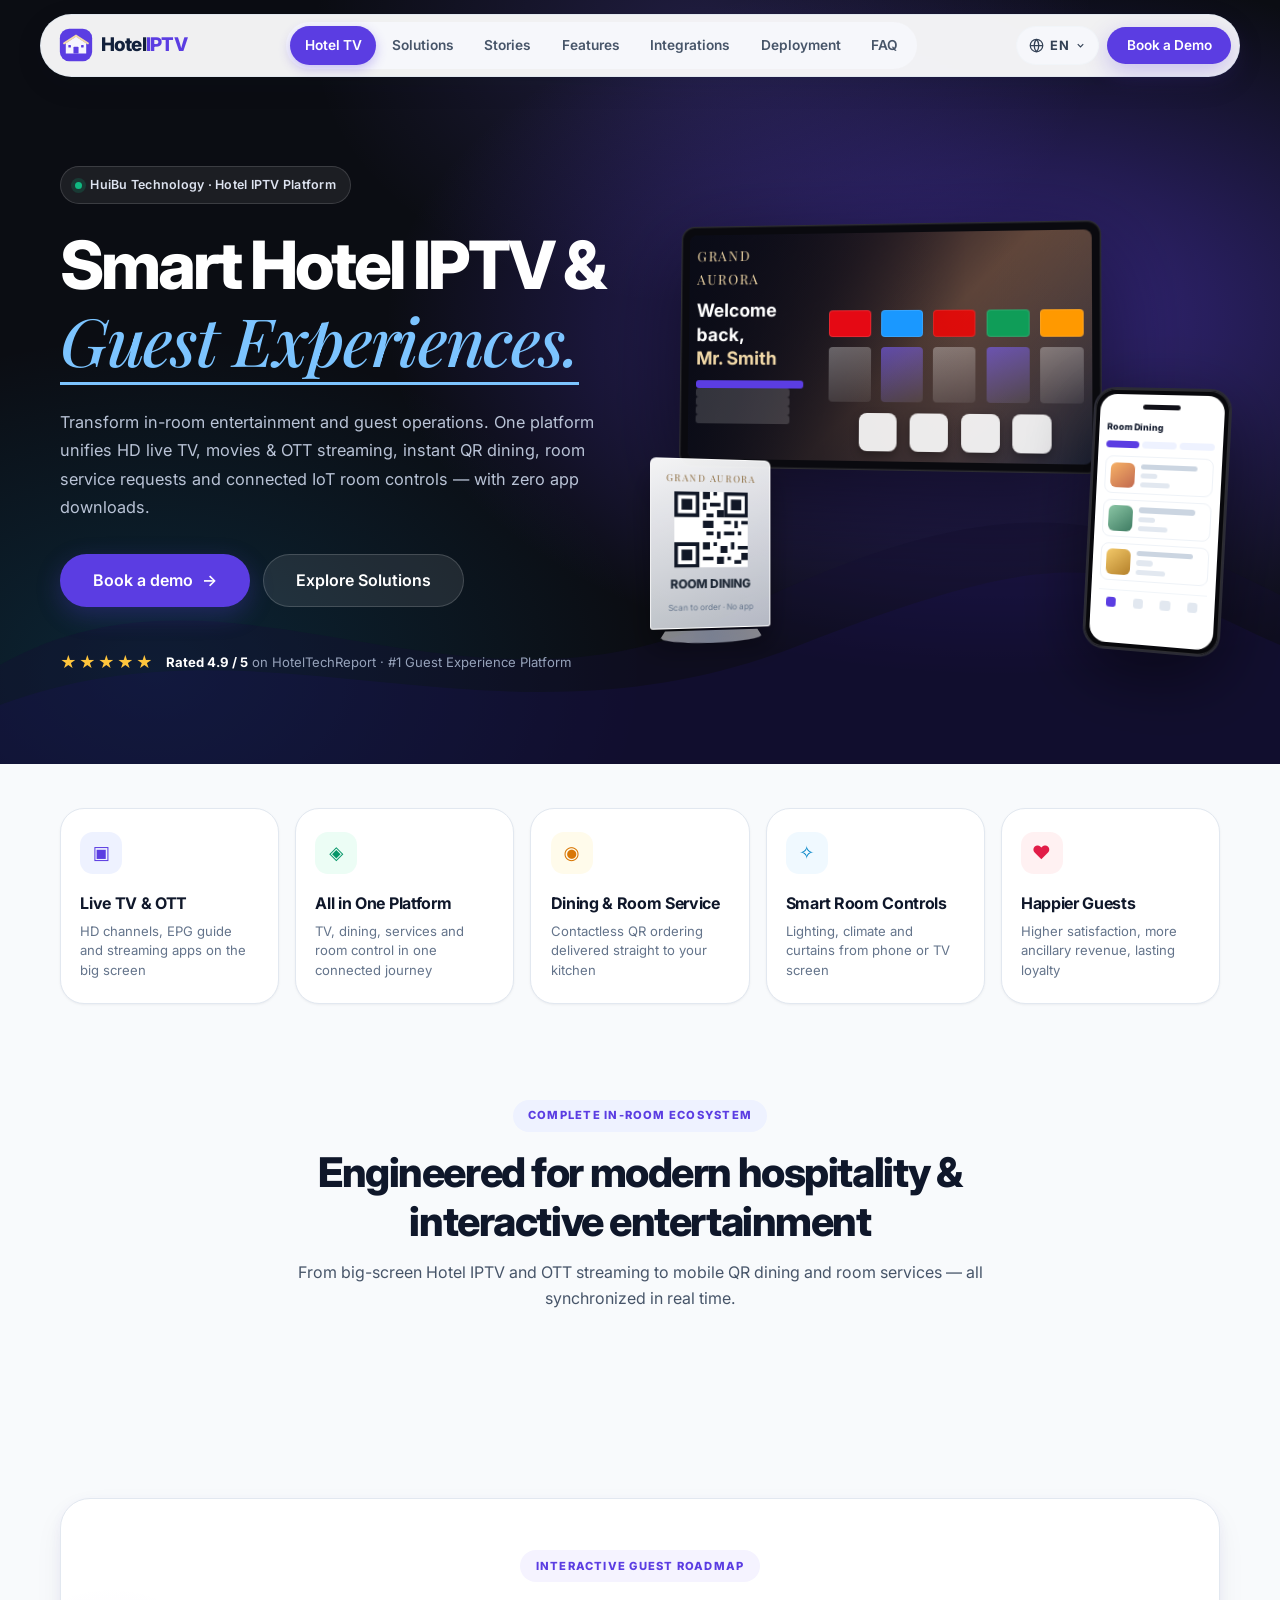
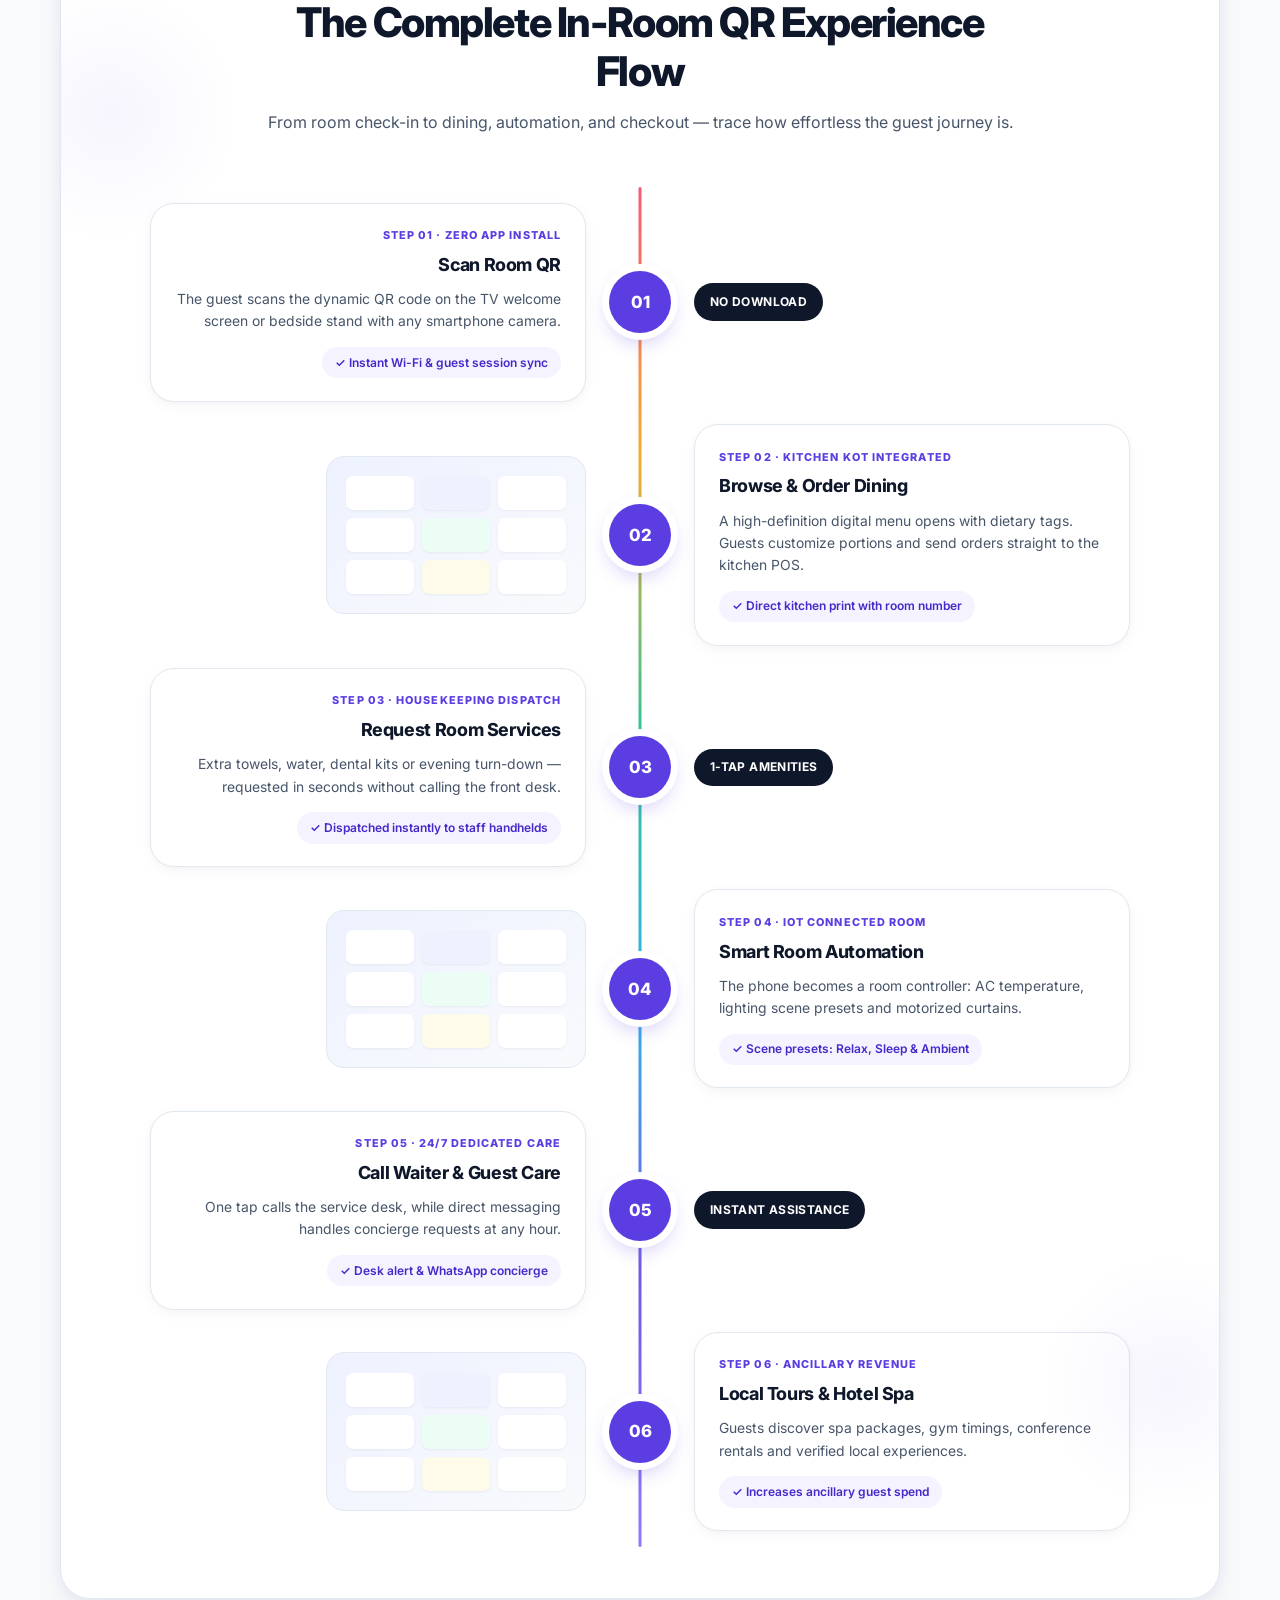
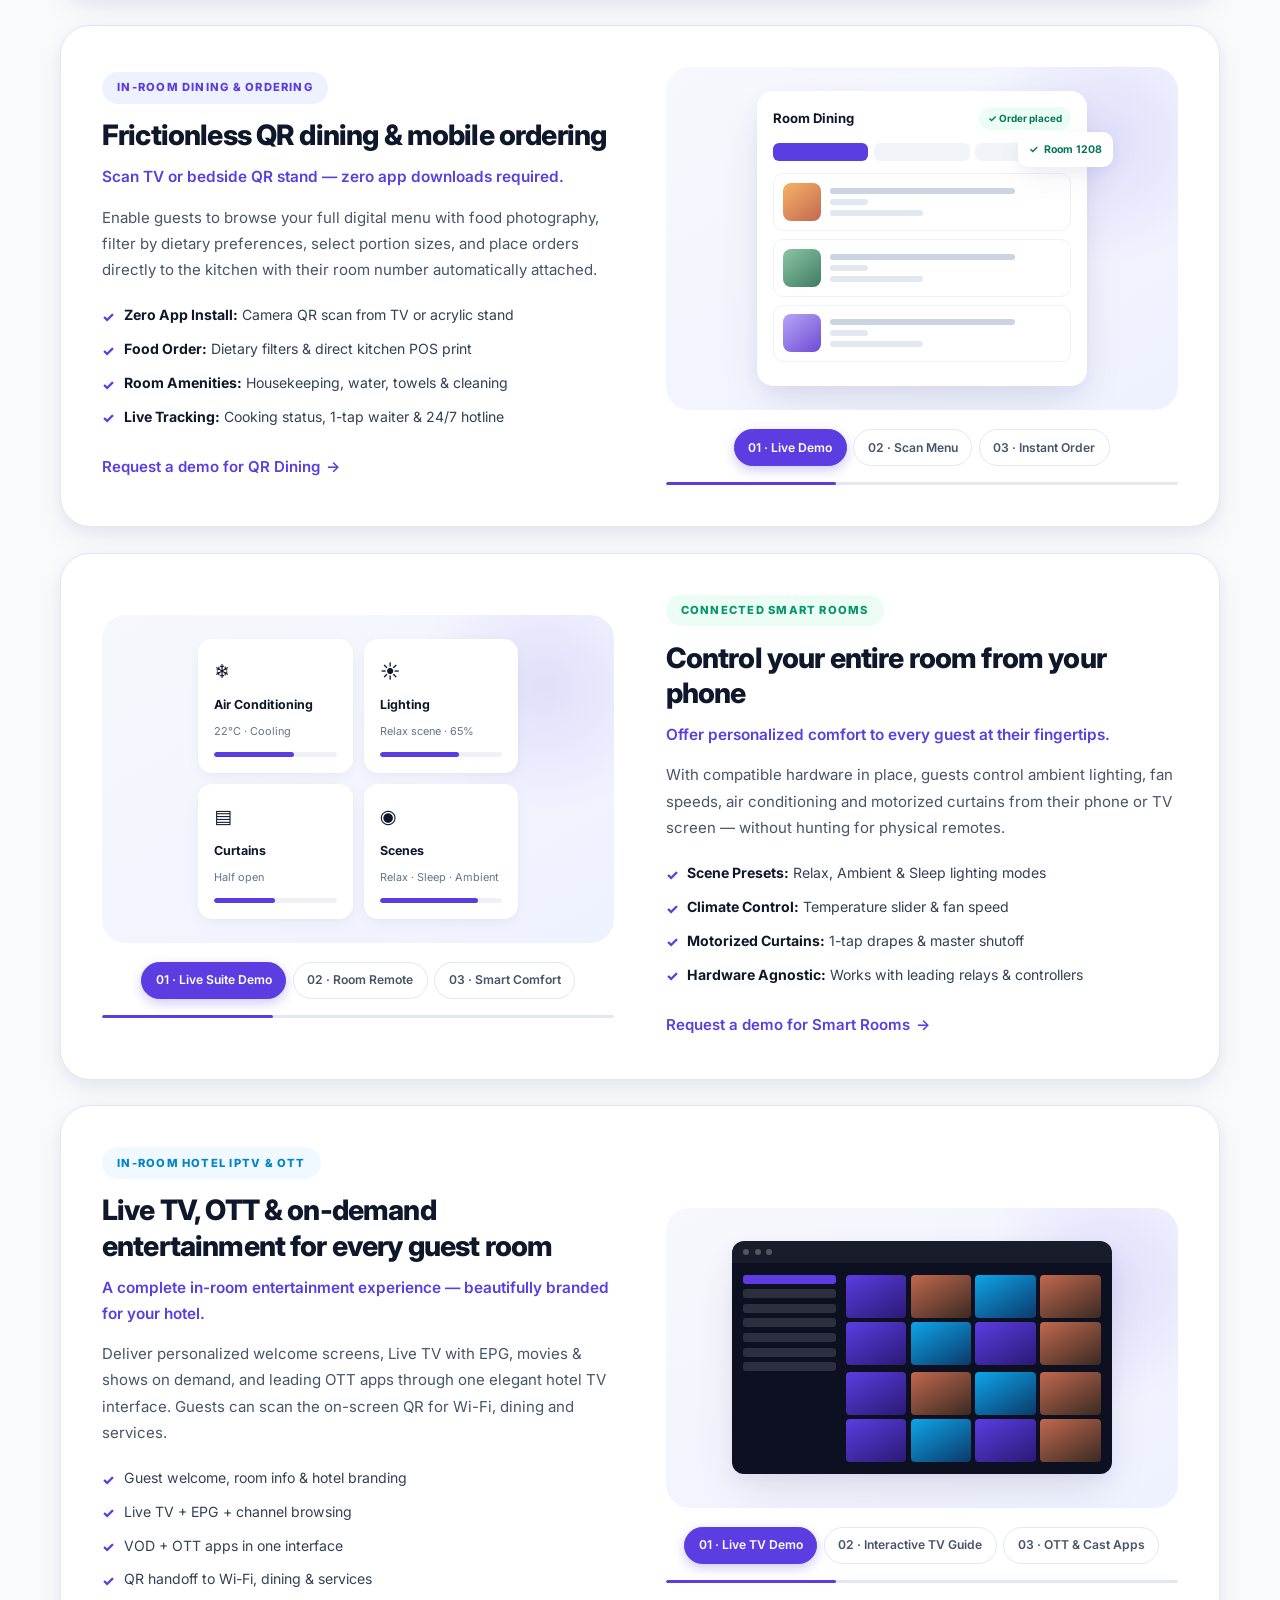
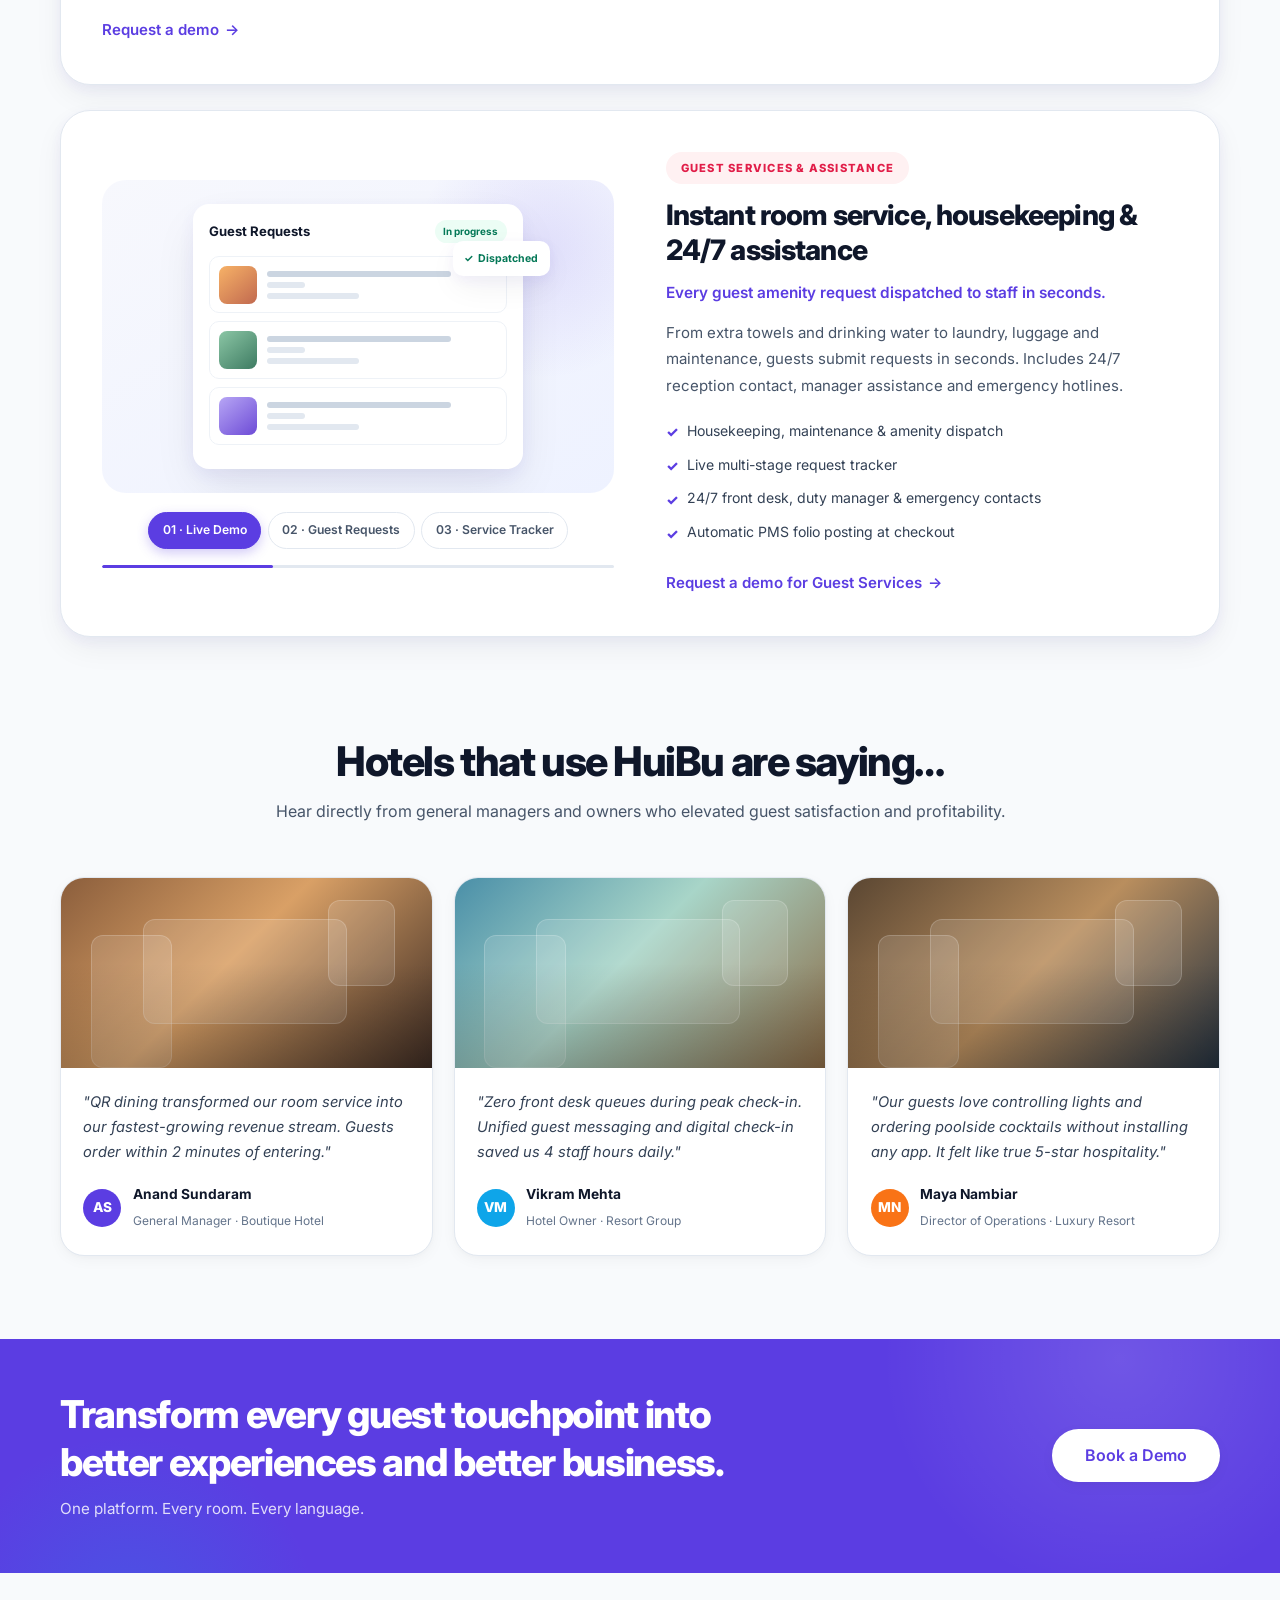
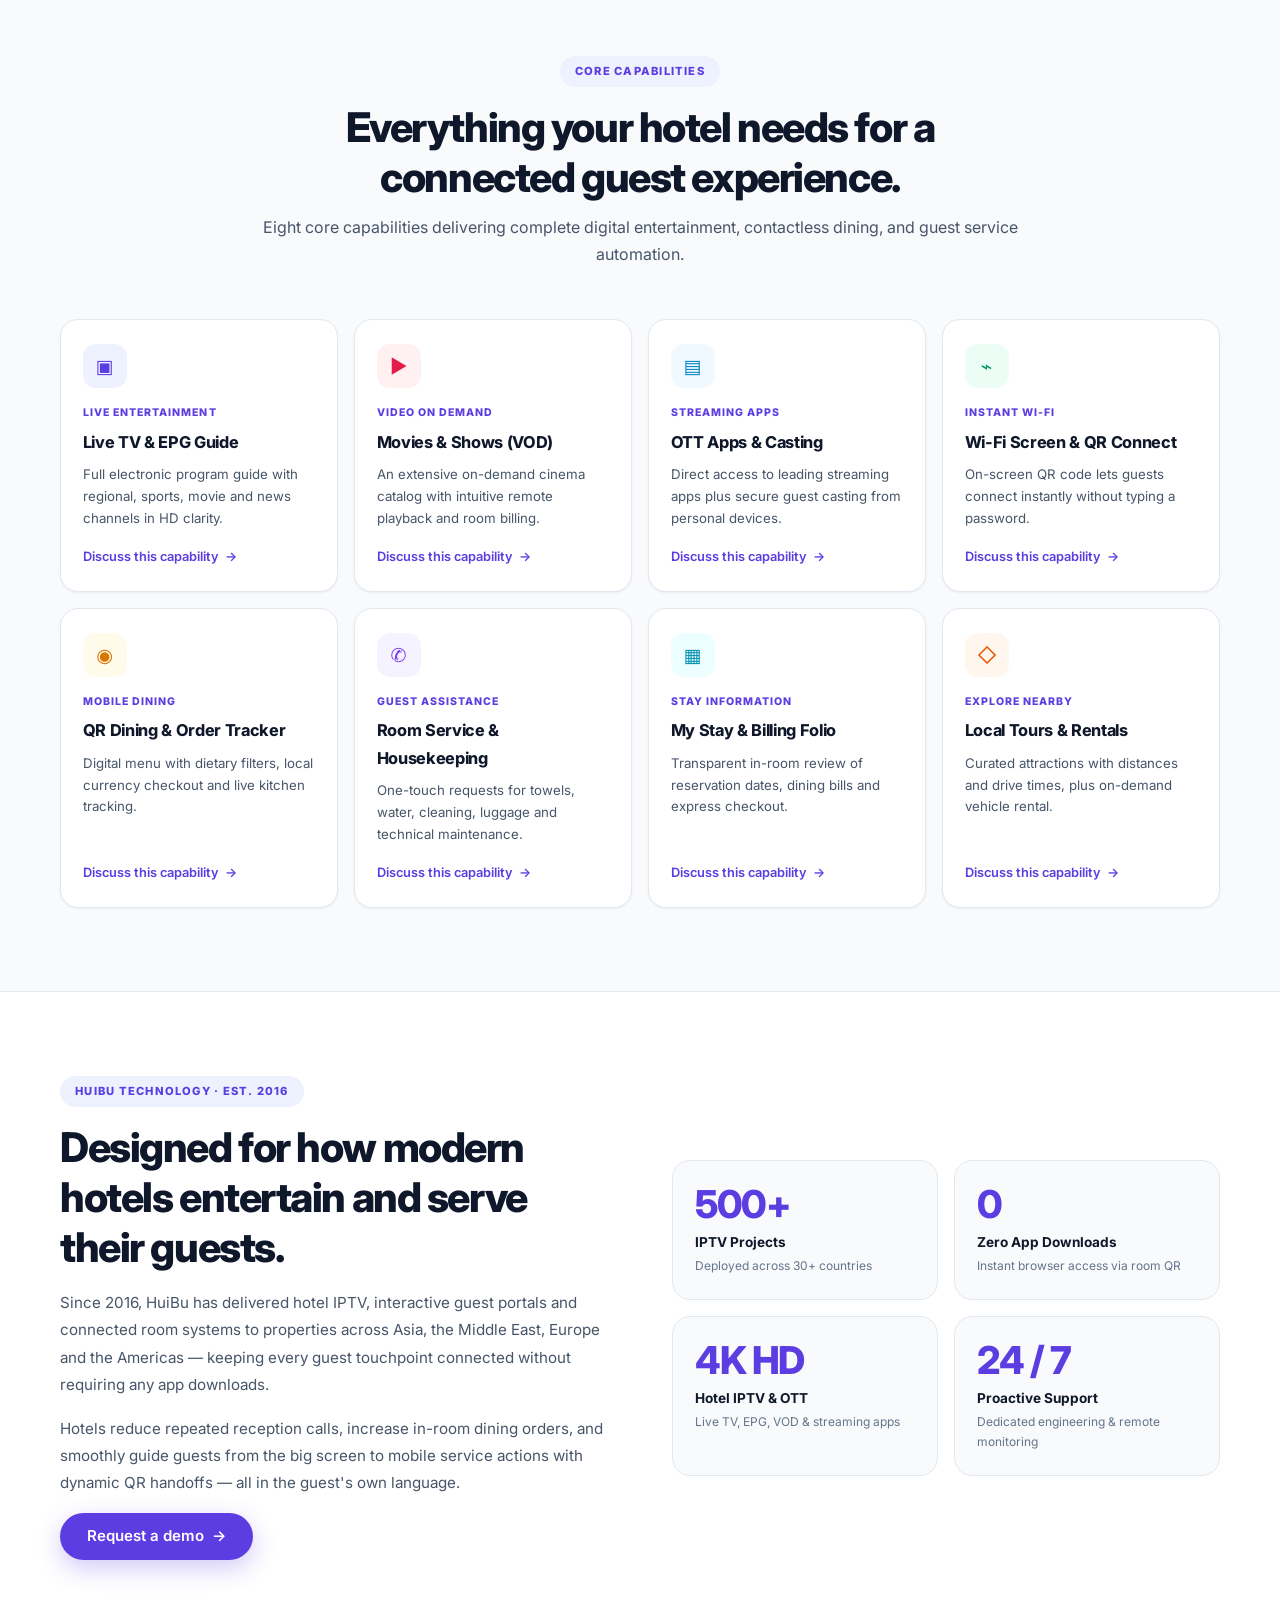
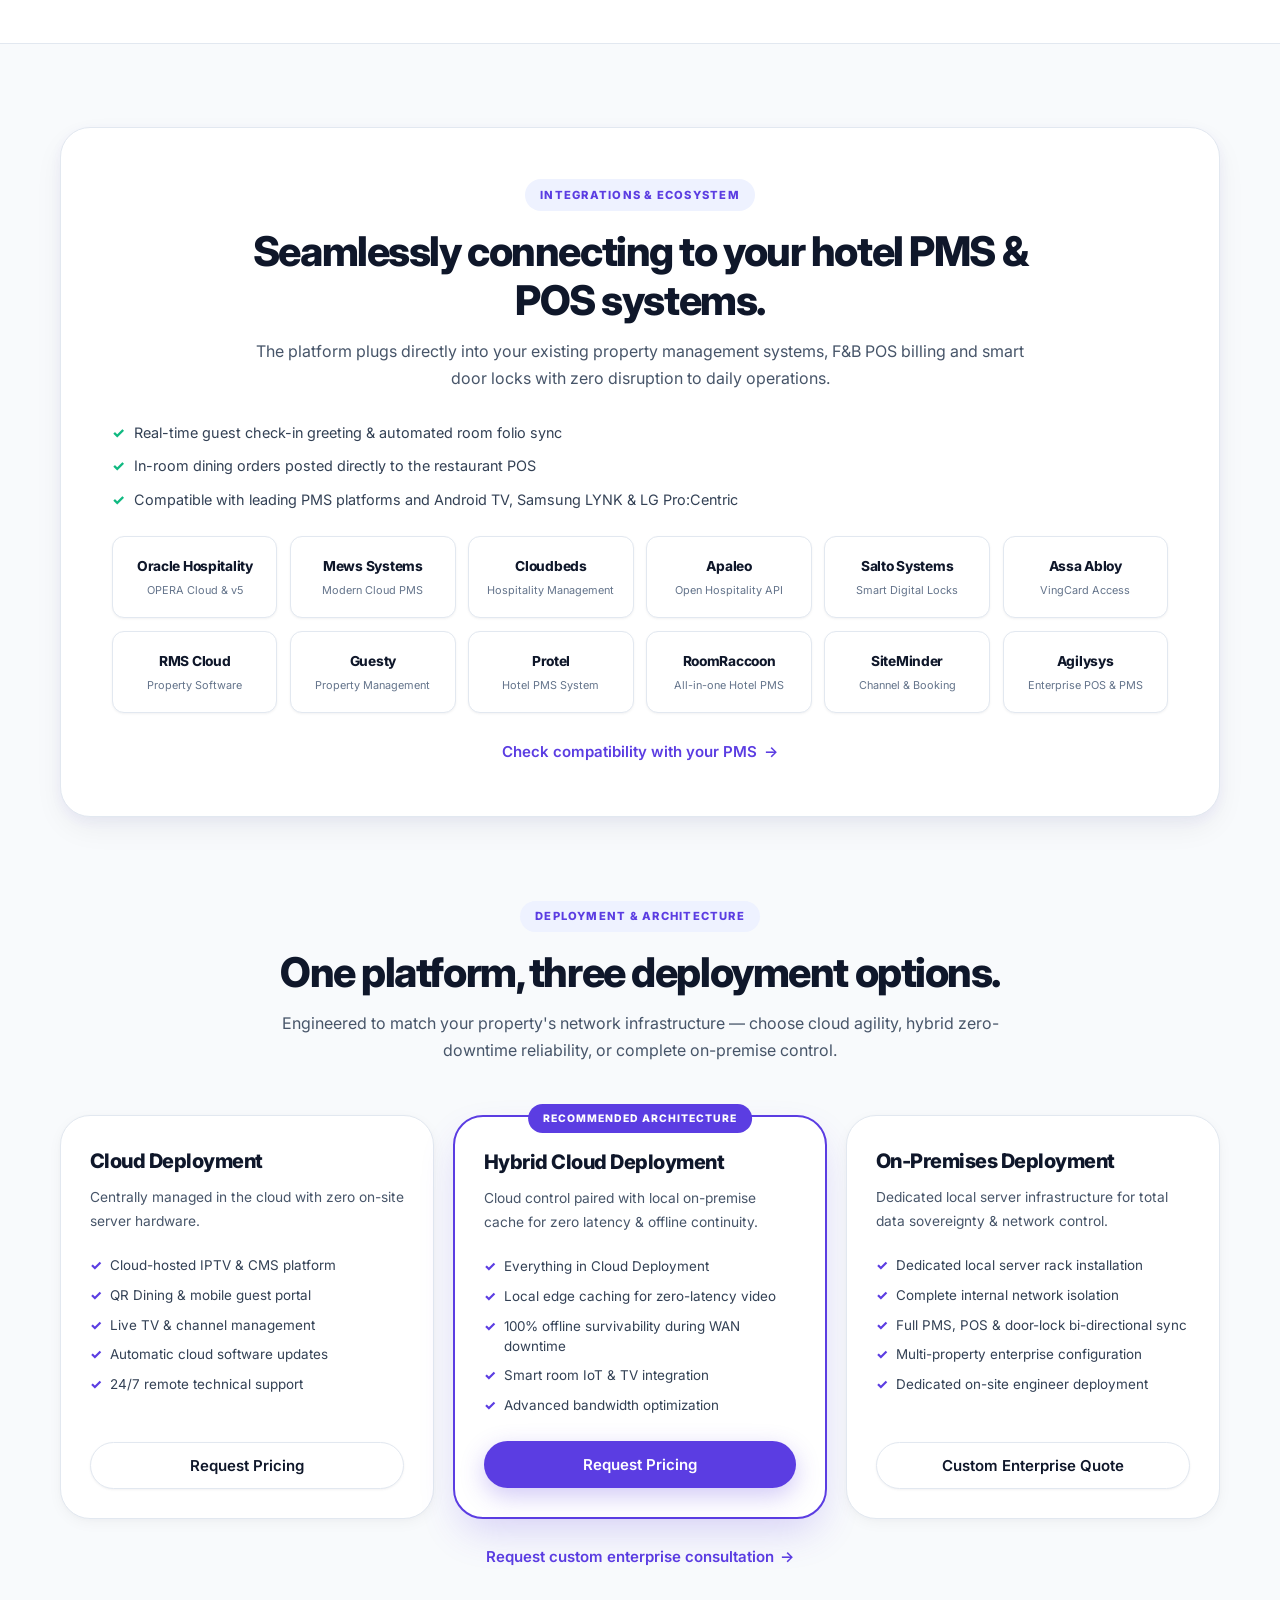
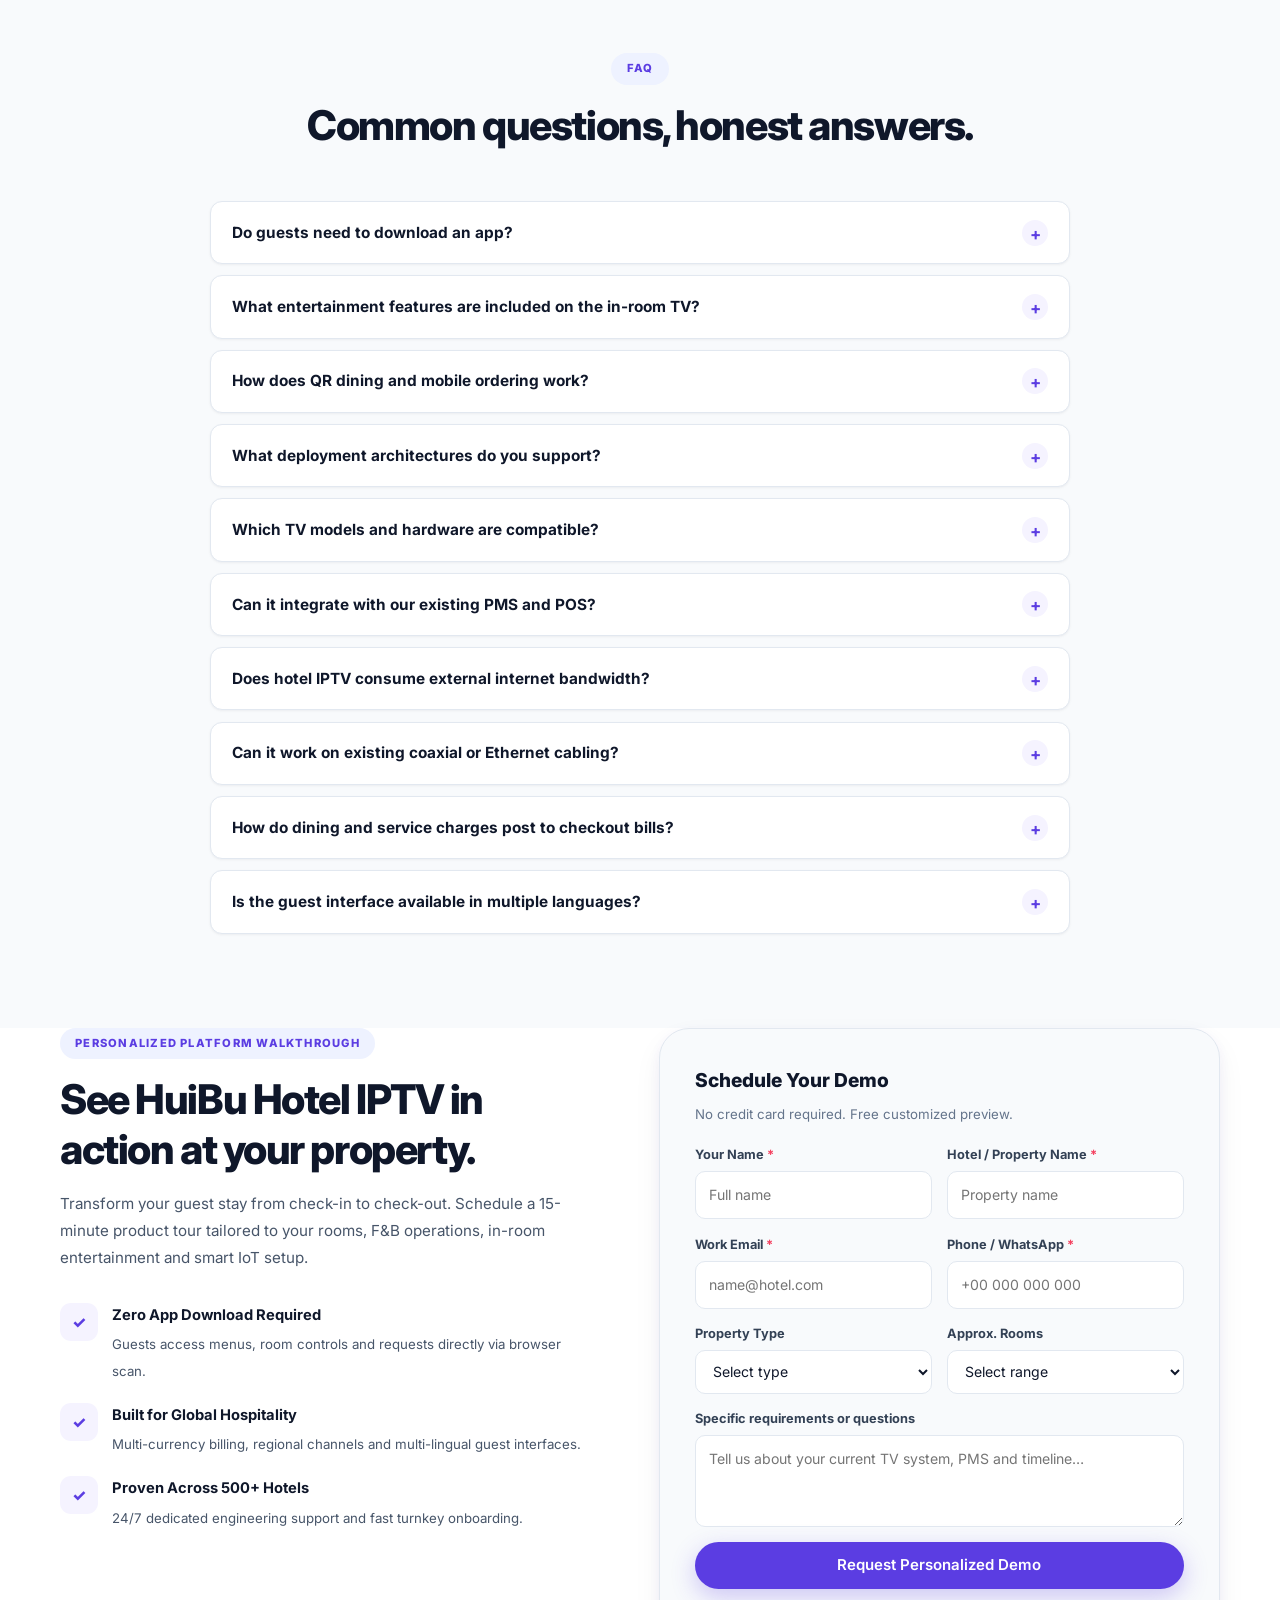
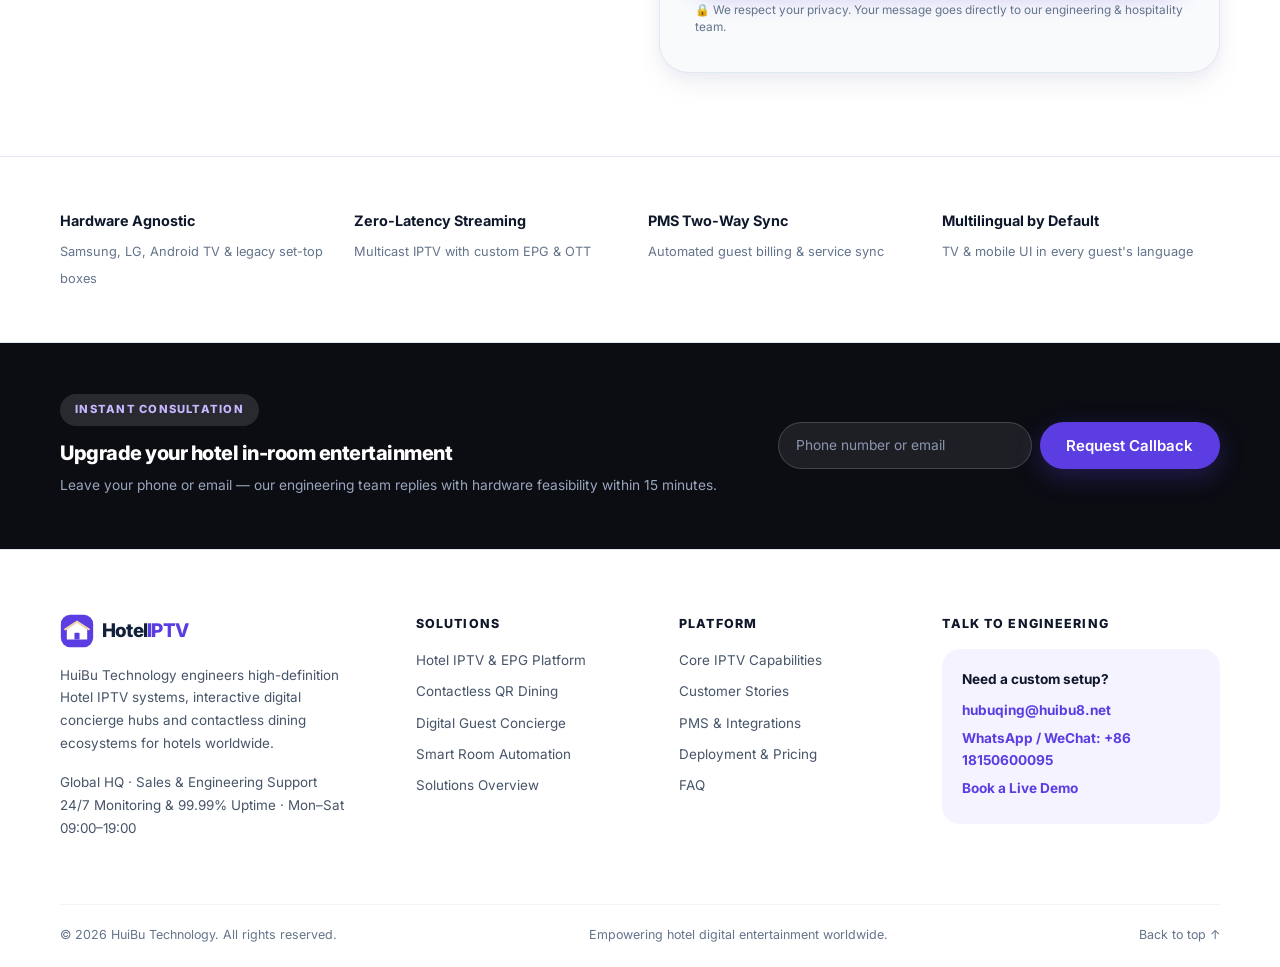
==== index.html @ a3b0cc7a "Add multilingual hotel IPTV site (EN/ZH/ES/FR/DE/AR)" ====
<!DOCTYPE html>
<html lang="en" dir="ltr">
<head>
<meta charset="UTF-8">
<meta name="viewport" content="width=device-width, initial-scale=1">
<title>Smart Hotel IPTV & Guest Experience Platform | HuiBu</title>
<meta name="description" content="All-in-one hotel IPTV, in-room entertainment, QR dining, digital concierge and smart room control. Multicast live TV, PMS integration, cloud or on-premise deployment.">
<meta name="theme-color" content="#5B3DE2">
<meta name="author" content="HuiBu Technology">
<link rel="canonical" href="https://hoteliptv.example.com/">
<link rel="alternate" hreflang="en" href="https://hoteliptv.example.com/?lang=en">
<link rel="alternate" hreflang="zh" href="https://hoteliptv.example.com/?lang=zh">
<link rel="alternate" hreflang="es" href="https://hoteliptv.example.com/?lang=es">
<link rel="alternate" hreflang="fr" href="https://hoteliptv.example.com/?lang=fr">
<link rel="alternate" hreflang="de" href="https://hoteliptv.example.com/?lang=de">
<link rel="alternate" hreflang="ar" href="https://hoteliptv.example.com/?lang=ar">
<link rel="alternate" hreflang="x-default" href="https://hoteliptv.example.com/">
<meta property="og:type" content="website">
<meta property="og:title" content="Smart Hotel IPTV & Guest Experience Platform | HuiBu">
<meta property="og:description" content="All-in-one hotel IPTV, QR dining, digital concierge and smart room control.">
<meta property="og:site_name" content="HuiBu Hotel IPTV">
<link rel="icon" href="assets/img/favicon.svg" type="image/svg+xml">
<link rel="preconnect" href="https://fonts.googleapis.com">
<link rel="preconnect" href="https://fonts.gstatic.com" crossorigin>
<link href="https://fonts.googleapis.com/css2?family=Inter:wght@400;500;600;700;800&family=Playfair+Display:ital,wght@1,500;1,600&display=swap" rel="stylesheet">
<link rel="stylesheet" href="assets/css/style.css">
<script type="application/ld+json">
{"@context":"https://schema.org","@type":"Organization","name":"HuiBu Technology","url":"https://hoteliptv.example.com/","description":"Global provider of hotel IPTV, in-room entertainment and digital guest experience platforms.","contactPoint":{"@type":"ContactPoint","contactType":"sales","availableLanguage":["English","Chinese","Spanish","French","German","Arabic"]}}
</script>
</head>
<body>
<a class="skip-link" href="#main-content" data-i18n="a11y.skip">Skip to main content</a>

<!-- reusable QR glyph -->
<svg width="0" height="0" style="position:absolute" aria-hidden="true"><symbol id="qr-glyph" viewBox="0 0 21 21">
<rect width="21" height="21" fill="#fff"/>
<g fill="#111827">
<path d="M0 0h7v7H0zM1 1v5h5V1zM2 2h3v3H2zM14 0h7v7h-7zM15 1v5h5V1zM16 2h3v3h-3zM0 14h7v7H0zM1 15v5h5v-5zM2 16h3v3H2z"/>
<path d="M8 0h2v2H8zM11 0h1v1h-1zM8 3h1v2H8zM10 3h3v1h-3zM9 6h2v1H9zM12 5h2v2h-2zM14 8h2v1h-2zM17 8h1v2h-1zM19 8h2v1h-2zM8 8h3v2H8zM9 11h2v1H9zM12 11h1v2h-1zM14 11h3v1h-3zM18 11h1v1h-1zM8 14h2v2H8zM11 14h1v1h-1zM13 15h2v2h-2zM16 14h1v2h-1zM18 15h3v1h-3zM8 18h3v1H8zM12 18h2v2h-2zM15 18h1v1h-1zM17 19h2v1h-2zM19 17h2v2h-2z"/>
</g></symbol></svg>

<!-- ============ HEADER ============ -->
<header class="site-header" id="siteHeader">
  <div class="nav-shell">
    <a class="brand" href="#hero" aria-label="Home">
      <svg class="brand-mark" viewBox="0 0 40 40" aria-hidden="true">
        <rect x="1" y="1" width="38" height="38" rx="11" fill="#5B3DE2"/>
        <path d="M8 18l12-8 12 8v12H8V18z" fill="#fff" opacity=".95"/>
        <path d="M6 18l14-9 14 9" fill="none" stroke="#F2D9A8" stroke-width="2.4" stroke-linecap="round"/>
        <rect x="17" y="22" width="6" height="8" rx="1" fill="#5B3DE2"/>
        <rect x="11" y="20" width="3" height="3" rx=".6" fill="#5B3DE2"/>
        <rect x="26" y="20" width="3" height="3" rx=".6" fill="#5B3DE2"/>
      </svg>
      <span class="brand-name">Hotel<span>IPTV</span></span>
    </a>

    <nav class="nav-links" aria-label="Primary">
      <a href="#hero" class="active" data-i18n="nav.hotelTv">Hotel TV</a>
      <a href="#solutions" data-i18n="nav.solutions">Solutions</a>
      <a href="#stories" data-i18n="nav.stories">Stories</a>
      <a href="#features" data-i18n="nav.features">Features</a>
      <a href="#integrations" data-i18n="nav.integrations">Integrations</a>
      <a href="#pricing" data-i18n="nav.deployment">Deployment</a>
      <a href="#faq" data-i18n="nav.faq">FAQ</a>
    </nav>

    <div class="nav-actions">
      <div class="lang-switch" id="langSwitch">
        <button class="lang-btn" id="langBtn" aria-haspopup="true" aria-expanded="false" aria-label="Change language">
          <svg width="15" height="15" viewBox="0 0 24 24" fill="none" stroke="currentColor" stroke-width="2" aria-hidden="true"><circle cx="12" cy="12" r="10"/><path d="M2 12h20M12 2a15.3 15.3 0 0 1 0 20M12 2a15.3 15.3 0 0 0 0 20"/></svg>
          <span id="langCode">EN</span>
          <svg width="11" height="11" viewBox="0 0 24 24" fill="none" stroke="currentColor" stroke-width="2.5" aria-hidden="true"><path d="M6 9l6 6 6-6"/></svg>
        </button>
        <div class="lang-menu" id="langMenu" role="menu"></div>
      </div>
      <a href="#book-demo" class="btn btn-primary btn-sm" data-i18n="nav.bookDemo">Book a Demo</a>
      <button class="nav-toggle" id="navToggle" aria-label="Menu" aria-expanded="false"><span></span><span></span><span></span></button>
    </div>

    <nav class="mobile-menu" id="mobileMenu" aria-label="Mobile">
      <a href="#hero" data-i18n="nav.hotelTv">Hotel TV</a>
      <a href="#solutions" data-i18n="nav.solutions">Solutions</a>
      <a href="#stories" data-i18n="nav.stories">Stories</a>
      <a href="#features" data-i18n="nav.features">Features</a>
      <a href="#integrations" data-i18n="nav.integrations">Integrations</a>
      <a href="#pricing" data-i18n="nav.deployment">Deployment</a>
      <a href="#faq" data-i18n="nav.faq">FAQ</a>
      <a href="#book-demo" data-i18n="nav.bookDemo">Book a Demo</a>
    </nav>
  </div>
</header>

<main id="main-content">

<!-- ============ HERO ============ -->
<section class="hero" id="hero">
  <svg class="hero-wave" viewBox="0 0 1440 320" preserveAspectRatio="none" aria-hidden="true">
    <path d="M0 220 C 260 90, 520 300, 820 170 S 1240 60, 1440 150 L1440 320 L0 320Z" fill="#141033" opacity=".55"/>
    <path d="M0 260 C 300 160, 560 320, 900 200 S 1260 130, 1440 200 L1440 320 L0 320Z" fill="#1B1150" opacity=".5"/>
  </svg>
  <div class="container hero-grid">
    <div class="hero-copy">
      <span class="hero-badge"><span class="dot"></span><span data-i18n="hero.badge">HuiBu Technology · Hotel IPTV Platform</span></span>
      <h1><span data-i18n="hero.title1">Smart Hotel IPTV &amp;</span><em data-i18n="hero.title2">Guest Experiences.</em></h1>
      <p class="hero-lead" data-i18n="hero.lead">Transform in-room entertainment and guest operations. One platform unifies HD live TV, movies &amp; OTT streaming, instant QR dining, room service requests and connected IoT room controls — with zero app downloads.</p>
      <div class="hero-actions">
        <a href="#book-demo" class="btn btn-primary btn-lg" data-i18n="hero.cta1">Book a demo <span class="arrow">→</span></a>
        <a href="#solutions" class="btn btn-ghost-dark btn-lg" data-i18n="hero.cta2">Explore Solutions</a>
      </div>
      <div class="hero-rating">
        <span class="stars">★★★★★</span>
        <span><strong data-i18n="hero.ratingScore">Rated 4.9 / 5</strong> <span data-i18n="hero.ratingText">on HotelTechReport · #1 Guest Experience Platform</span></span>
      </div>
    </div>

    <div class="device-stage" aria-hidden="true">
      <div class="tv-wrap">
        <div class="tv-frame"><div class="tv-screen">
          <div class="tv-ui">
            <div class="tv-side">
              <div class="tv-hotel">GRAND AURORA</div>
              <div class="tv-welcome">Welcome back,<br><span>Mr. Smith</span></div>
              <div class="tv-menu"><i></i><i></i><i></i><i></i><i></i></div>
            </div>
            <div class="tv-main">
              <div class="tv-apps"><i></i><i></i><i></i><i></i><i></i></div>
              <div class="tv-tiles"><i></i><i></i><i></i><i></i><i></i></div>
              <div class="tv-dock"><i></i><i></i><i></i><i></i></div>
            </div>
          </div>
        </div></div>
      </div>

      <div class="qr-stand">
        <div class="stand-brand">GRAND AURORA</div>
        <svg viewBox="0 0 21 21" style="width:72%;margin:6% auto"><use href="#qr-glyph"/></svg>
        <div class="stand-title">ROOM DINING</div>
        <div class="stand-note">Scan to order · No app</div>
      </div>

      <div class="phone-wrap"><div class="phone-frame"><div class="phone-screen">
        <div class="phone-notch"></div>
        <div class="phone-head">Room Dining</div>
        <div class="phone-pill"><i></i><i></i><i></i></div>
        <div class="phone-card"><i></i><div class="phone-lines"><i></i><i></i><i></i></div></div>
        <div class="phone-card"><i class="b"></i><div class="phone-lines"><i></i><i></i><i></i></div></div>
        <div class="phone-card"><i class="c"></i><div class="phone-lines"><i></i><i></i><i></i></div></div>
        <div class="phone-tabbar"><i></i><i></i><i></i><i></i></div>
      </div></div></div>
    </div>
  </div>
</section>

<!-- ============ ECOSYSTEM STRIP ============ -->
<section class="eco-strip">
  <div class="container eco-grid">
    <div class="eco-card reveal"><div class="eco-icon" style="background:#EEF2FF;color:#5B3DE2">▣</div><h3 data-i18n="eco.1t">Live TV &amp; OTT</h3><p data-i18n="eco.1d">HD channels, EPG guide and streaming apps on the big screen</p></div>
    <div class="eco-card reveal"><div class="eco-icon" style="background:#ECFDF5;color:#059669">◈</div><h3 data-i18n="eco.2t">All in One Platform</h3><p data-i18n="eco.2d">TV, dining, services and room control in one connected journey</p></div>
    <div class="eco-card reveal"><div class="eco-icon" style="background:#FFFBEB;color:#D97706">◉</div><h3 data-i18n="eco.3t">Dining &amp; Room Service</h3><p data-i18n="eco.3d">Contactless QR ordering delivered straight to your kitchen</p></div>
    <div class="eco-card reveal"><div class="eco-icon" style="background:#F0F9FF;color:#0284C7">✧</div><h3 data-i18n="eco.4t">Smart Room Controls</h3><p data-i18n="eco.4d">Lighting, climate and curtains from phone or TV screen</p></div>
    <div class="eco-card reveal"><div class="eco-icon" style="background:#FFF1F2;color:#E11D48">♥</div><h3 data-i18n="eco.5t">Happier Guests</h3><p data-i18n="eco.5d">Higher satisfaction, more ancillary revenue, lasting loyalty</p></div>
  </div>
</section>

<!-- ============ INTRO HEAD ============ -->
<section class="section-tight">
  <div class="container section-head reveal">
    <span class="eyebrow" data-i18n="intro.eyebrow">Complete in-room ecosystem</span>
    <h2 data-i18n="intro.title">Engineered for modern hospitality &amp; interactive entertainment</h2>
    <p data-i18n="intro.sub">From big-screen Hotel IPTV and OTT streaming to mobile QR dining and room services — all synchronized in real time.</p>
  </div>
</section>

<!-- ============ ROADMAP + SOLUTIONS ============ -->
<section class="section" id="solutions">
  <div class="container">
    <div class="panel roadmap reveal">
      <div class="section-head">
        <span class="eyebrow soft" data-i18n="road.eyebrow">Interactive guest roadmap</span>
        <h2 data-i18n="road.title">The Complete In-Room QR Experience Flow</h2>
        <p data-i18n="road.sub">From room check-in to dining, automation, and checkout — trace how effortless the guest journey is.</p>
      </div>

      <div class="timeline">
        <div class="timeline-row">
          <div class="tl-card left"><div class="tl-step" data-i18n="road.1step">Step 01 · Zero app install</div><h3 data-i18n="road.1t">Scan Room QR</h3><p data-i18n="road.1d">The guest scans the dynamic QR code on the TV welcome screen or bedside stand with any smartphone camera.</p><span class="tl-chip" data-i18n="road.1chip">✓ Instant Wi-Fi &amp; guest session sync</span></div>
          <div class="tl-num">01</div>
          <div class="tl-visual right"><div class="tl-badge" data-i18n="road.badgeNoDownload">NO DOWNLOAD</div></div>
        </div>
        <div class="timeline-row">
          <div class="tl-visual"><div class="tl-illus"><i></i><i></i><i></i><i></i><i></i><i></i><i></i><i></i><i></i></div></div>
          <div class="tl-num">02</div>
          <div class="tl-card right"><div class="tl-step" data-i18n="road.2step">Step 02 · Kitchen KOT integrated</div><h3 data-i18n="road.2t">Browse &amp; Order Dining</h3><p data-i18n="road.2d">A high-definition digital menu opens with dietary tags. Guests customize portions and send orders straight to the kitchen POS.</p><span class="tl-chip" data-i18n="road.2chip">✓ Direct kitchen print with room number</span></div>
        </div>
        <div class="timeline-row">
          <div class="tl-card left"><div class="tl-step" data-i18n="road.3step">Step 03 · Housekeeping dispatch</div><h3 data-i18n="road.3t">Request Room Services</h3><p data-i18n="road.3d">Extra towels, water, dental kits or evening turn-down — requested in seconds without calling the front desk.</p><span class="tl-chip" data-i18n="road.3chip">✓ Dispatched instantly to staff handhelds</span></div>
          <div class="tl-num">03</div>
          <div class="tl-visual right"><span class="tl-badge" data-i18n="road.badge1Tap">1-TAP AMENITIES</span></div>
        </div>
        <div class="timeline-row">
          <div class="tl-visual"><div class="tl-illus"><i></i><i></i><i></i><i></i><i></i><i></i><i></i><i></i><i></i></div></div>
          <div class="tl-num">04</div>
          <div class="tl-card right"><div class="tl-step" data-i18n="road.4step">Step 04 · IoT connected room</div><h3 data-i18n="road.4t">Smart Room Automation</h3><p data-i18n="road.4d">The phone becomes a room controller: AC temperature, lighting scene presets and motorized curtains.</p><span class="tl-chip" data-i18n="road.4chip">✓ Scene presets: Relax, Sleep &amp; Ambient</span></div>
        </div>
        <div class="timeline-row">
          <div class="tl-card left"><div class="tl-step" data-i18n="road.5step">Step 05 · 24/7 dedicated care</div><h3 data-i18n="road.5t">Call Waiter &amp; Guest Care</h3><p data-i18n="road.5d">One tap calls the service desk, while direct messaging handles concierge requests at any hour.</p><span class="tl-chip" data-i18n="road.5chip">✓ Desk alert &amp; WhatsApp concierge</span></div>
          <div class="tl-num">05</div>
          <div class="tl-visual right"><span class="tl-badge" data-i18n="road.badgeCare">INSTANT ASSISTANCE</span></div>
        </div>
        <div class="timeline-row">
          <div class="tl-visual"><div class="tl-illus"><i></i><i></i><i></i><i></i><i></i><i></i><i></i><i></i><i></i></div></div>
          <div class="tl-num">06</div>
          <div class="tl-card right"><div class="tl-step" data-i18n="road.6step">Step 06 · Ancillary revenue</div><h3 data-i18n="road.6t">Local Tours &amp; Hotel Spa</h3><p data-i18n="road.6d">Guests discover spa packages, gym timings, conference rentals and verified local experiences.</p><span class="tl-chip" data-i18n="road.6chip">✓ Increases ancillary guest spend</span></div>
        </div>
      </div>
    </div>

    <!-- solution split cards -->
    <div class="solution-stack" style="margin-top:1.6rem">

      <article class="split reveal" data-steps>
        <div class="split-copy">
          <span class="eyebrow" data-i18n="sol1.eyebrow">In-room dining &amp; ordering</span>
          <h3 data-i18n="sol1.title">Frictionless QR dining &amp; mobile ordering</h3>
          <p class="accent" data-i18n="sol1.accent">Scan TV or bedside QR stand — zero app downloads required.</p>
          <p class="body" data-i18n="sol1.body">Enable guests to browse your full digital menu with food photography, filter by dietary preferences, select portion sizes, and place orders directly to the kitchen with their room number automatically attached.</p>
          <ul class="check-list">
            <li><span class="tick">✓</span><span data-i18n="sol1.li1"><strong>Zero App Install:</strong> Camera QR scan from TV or acrylic stand</span></li>
            <li><span class="tick">✓</span><span data-i18n="sol1.li2"><strong>Food Order:</strong> Dietary filters &amp; direct kitchen POS print</span></li>
            <li><span class="tick">✓</span><span data-i18n="sol1.li3"><strong>Room Amenities:</strong> Housekeeping, water, towels &amp; cleaning</span></li>
            <li><span class="tick">✓</span><span data-i18n="sol1.li4"><strong>Live Tracking:</strong> Cooking status, 1-tap waiter &amp; 24/7 hotline</span></li>
          </ul>
          <a href="#book-demo" class="text-link" data-i18n="sol1.cta">Request a demo for QR Dining <span class="arrow">→</span></a>
        </div>
        <div>
          <div class="split-visual">
            <div class="ui-mock">
              <div class="ui-mock-head"><b data-i18n="ui.dining">Room Dining</b><span data-i18n="ui.orderPlaced">✓ Order placed</span></div>
              <div class="ui-mock-tabs"><i></i><i></i><i></i></div>
              <div class="ui-mock-row"><i></i><div class="ui-mock-lines"><i></i><i></i><i></i></div></div>
              <div class="ui-mock-row"><i class="b"></i><div class="ui-mock-lines"><i></i><i></i><i></i></div></div>
              <div class="ui-mock-row"><i class="c"></i><div class="ui-mock-lines"><i></i><i></i><i></i></div></div>
              <div class="ui-mock-float">✓ <span data-i18n="ui.roomNo">Room 1208</span></div>
            </div>
          </div>
          <div class="demo-steps" data-step-buttons>
            <button class="active">01 · <span data-i18n="step.liveDemo">Live Demo</span></button>
            <button>02 · <span data-i18n="step.scanMenu">Scan Menu</span></button>
            <button>03 · <span data-i18n="step.instantOrder">Instant Order</span></button>
          </div>
          <div class="demo-progress"><i></i></div>
        </div>
      </article>

      <article class="split reverse reveal" data-steps>
        <div class="split-copy">
          <span class="eyebrow" style="background:#ECFDF5;color:#059669" data-i18n="sol2.eyebrow">Connected smart rooms</span>
          <h3 data-i18n="sol2.title">Control your entire room from your phone</h3>
          <p class="accent" data-i18n="sol2.accent">Offer personalized comfort to every guest at their fingertips.</p>
          <p class="body" data-i18n="sol2.body">With compatible hardware in place, guests control ambient lighting, fan speeds, air conditioning and motorized curtains from their phone or TV screen — without hunting for physical remotes.</p>
          <ul class="check-list">
            <li><span class="tick">✓</span><span data-i18n="sol2.li1"><strong>Scene Presets:</strong> Relax, Ambient &amp; Sleep lighting modes</span></li>
            <li><span class="tick">✓</span><span data-i18n="sol2.li2"><strong>Climate Control:</strong> Temperature slider &amp; fan speed</span></li>
            <li><span class="tick">✓</span><span data-i18n="sol2.li3"><strong>Motorized Curtains:</strong> 1-tap drapes &amp; master shutoff</span></li>
            <li><span class="tick">✓</span><span data-i18n="sol2.li4"><strong>Hardware Agnostic:</strong> Works with leading relays &amp; controllers</span></li>
          </ul>
          <a href="#book-demo" class="text-link" data-i18n="sol2.cta">Request a demo for Smart Rooms <span class="arrow">→</span></a>
        </div>
        <div>
          <div class="split-visual">
            <div class="room-controls">
              <div class="room-ctrl"><div class="ic">❄</div><b data-i18n="ui.ac">Air Conditioning</b><span>22°C · <span data-i18n="ui.cooling">Cooling</span></span><div class="bar"><i></i></div></div>
              <div class="room-ctrl"><div class="ic">☀</div><b data-i18n="ui.lighting">Lighting</b><span data-i18n="ui.relaxScene">Relax scene · 65%</span><div class="bar"><i style="width:65%"></i></div></div>
              <div class="room-ctrl"><div class="ic">▤</div><b data-i18n="ui.curtains">Curtains</b><span data-i18n="ui.halfOpen">Half open</span><div class="bar"><i style="width:50%"></i></div></div>
              <div class="room-ctrl"><div class="ic">◉</div><b data-i18n="ui.scenes">Scenes</b><span>Relax · Sleep · Ambient</span><div class="bar"><i style="width:80%"></i></div></div>
            </div>
          </div>
          <div class="demo-steps" data-step-buttons>
            <button class="active">01 · <span data-i18n="step.suiteDemo">Live Suite Demo</span></button>
            <button>02 · <span data-i18n="step.roomRemote">Room Remote</span></button>
            <button>03 · <span data-i18n="step.smartComfort">Smart Comfort</span></button>
          </div>
          <div class="demo-progress"><i></i></div>
        </div>
      </article>

      <article class="split reveal" data-steps>
        <div class="split-copy">
          <span class="eyebrow" style="background:#F0F9FF;color:#0284C7" data-i18n="sol3.eyebrow">In-room hotel IPTV &amp; OTT</span>
          <h3 data-i18n="sol3.title">Live TV, OTT &amp; on-demand entertainment for every guest room</h3>
          <p class="accent" data-i18n="sol3.accent">A complete in-room entertainment experience — beautifully branded for your hotel.</p>
          <p class="body" data-i18n="sol3.body">Deliver personalized welcome screens, Live TV with EPG, movies &amp; shows on demand, and leading OTT apps through one elegant hotel TV interface. Guests can scan the on-screen QR for Wi-Fi, dining and services.</p>
          <ul class="check-list">
            <li><span class="tick">✓</span><span data-i18n="sol3.li1">Guest welcome, room info &amp; hotel branding</span></li>
            <li><span class="tick">✓</span><span data-i18n="sol3.li2">Live TV + EPG + channel browsing</span></li>
            <li><span class="tick">✓</span><span data-i18n="sol3.li3">VOD + OTT apps in one interface</span></li>
            <li><span class="tick">✓</span><span data-i18n="sol3.li4">QR handoff to Wi-Fi, dining &amp; services</span></li>
          </ul>
          <a href="#book-demo" class="text-link" data-i18n="common.requestDemo">Request a demo <span class="arrow">→</span></a>
        </div>
        <div>
          <div class="split-visual">
            <div class="ui-tv">
              <div class="ui-tv-bar"><i></i><i></i><i></i></div>
              <div class="ui-tv-body">
                <div class="ui-tv-side"><i></i><i></i><i></i><i></i><i></i><i></i><i></i></div>
                <div class="ui-tv-main">
                  <div class="ui-tv-grid"><i></i><i></i><i></i><i></i><i></i><i></i><i></i><i></i></div>
                  <div class="ui-tv-grid"><i></i><i></i><i></i><i></i><i></i><i></i><i></i><i></i></div>
                </div>
              </div>
            </div>
          </div>
          <div class="demo-steps" data-step-buttons>
            <button class="active">01 · <span data-i18n="step.tvDemo">Live TV Demo</span></button>
            <button>02 · <span data-i18n="step.tvGuide">Interactive TV Guide</span></button>
            <button>03 · <span data-i18n="step.ottApps">OTT &amp; Cast Apps</span></button>
          </div>
          <div class="demo-progress"><i></i></div>
        </div>
      </article>

      <article class="split reverse reveal" data-steps>
        <div class="split-copy">
          <span class="eyebrow" style="background:#FFF1F2;color:#E11D48" data-i18n="sol4.eyebrow">Guest services &amp; assistance</span>
          <h3 data-i18n="sol4.title">Instant room service, housekeeping &amp; 24/7 assistance</h3>
          <p class="accent" data-i18n="sol4.accent">Every guest amenity request dispatched to staff in seconds.</p>
          <p class="body" data-i18n="sol4.body">From extra towels and drinking water to laundry, luggage and maintenance, guests submit requests in seconds. Includes 24/7 reception contact, manager assistance and emergency hotlines.</p>
          <ul class="check-list">
            <li><span class="tick">✓</span><span data-i18n="sol4.li1">Housekeeping, maintenance &amp; amenity dispatch</span></li>
            <li><span class="tick">✓</span><span data-i18n="sol4.li2">Live multi-stage request tracker</span></li>
            <li><span class="tick">✓</span><span data-i18n="sol4.li3">24/7 front desk, duty manager &amp; emergency contacts</span></li>
            <li><span class="tick">✓</span><span data-i18n="sol4.li4">Automatic PMS folio posting at checkout</span></li>
          </ul>
          <a href="#book-demo" class="text-link" data-i18n="sol4.cta">Request a demo for Guest Services <span class="arrow">→</span></a>
        </div>
        <div>
          <div class="split-visual">
            <div class="ui-mock">
              <div class="ui-mock-head"><b data-i18n="ui.requests">Guest Requests</b><span data-i18n="ui.inProgress">In progress</span></div>
              <div class="ui-mock-row"><i></i><div class="ui-mock-lines"><i></i><i></i><i></i></div></div>
              <div class="ui-mock-row"><i class="b"></i><div class="ui-mock-lines"><i></i><i></i><i></i></div></div>
              <div class="ui-mock-row"><i class="c"></i><div class="ui-mock-lines"><i></i><i></i><i></i></div></div>
              <div class="ui-mock-float">✓ <span data-i18n="ui.dispatched">Dispatched</span></div>
            </div>
          </div>
          <div class="demo-steps" data-step-buttons>
            <button class="active">01 · <span data-i18n="step.liveDemo">Live Demo</span></button>
            <button>02 · <span data-i18n="step.guestRequests">Guest Requests</span></button>
            <button>03 · <span data-i18n="step.serviceTracker">Service Tracker</span></button>
          </div>
          <div class="demo-progress"><i></i></div>
        </div>
      </article>

    </div>
  </div>
</section>

<!-- ============ STORIES ============ -->
<section class="section" id="stories" style="padding-top:0">
  <div class="container">
    <div class="section-head reveal">
      <h2 data-i18n="stories.title">Hotels that use HuiBu are saying…</h2>
      <p data-i18n="stories.sub">Hear directly from general managers and owners who elevated guest satisfaction and profitability.</p>
    </div>
    <div class="story-grid">
      <article class="story-card reveal"><div class="story-photo s1"><span class="shape a"></span><span class="shape b"></span><span class="shape c"></span></div><div class="story-body"><p class="story-quote" data-i18n="stories.q1">"QR dining transformed our room service into our fastest-growing revenue stream. Guests order within 2 minutes of entering."</p><div class="story-person"><div class="avatar" style="background:#5B3DE2">AS</div><div><b data-i18n="stories.n1">Anand Sundaram</b><span data-i18n="stories.r1">General Manager · Boutique Hotel</span></div></div></div></article>
      <article class="story-card reveal"><div class="story-photo s2"><span class="shape a"></span><span class="shape b"></span><span class="shape c"></span></div><div class="story-body"><p class="story-quote" data-i18n="stories.q2">"Zero front desk queues during peak check-in. Unified guest messaging and digital check-in saved us 4 staff hours daily."</p><div class="story-person"><div class="avatar" style="background:#0EA5E9">VM</div><div><b data-i18n="stories.n2">Vikram Mehta</b><span data-i18n="stories.r2">Hotel Owner · Resort Group</span></div></div></div></article>
      <article class="story-card reveal"><div class="story-photo s3"><span class="shape a"></span><span class="shape b"></span><span class="shape c"></span></div><div class="story-body"><p class="story-quote" data-i18n="stories.q3">"Our guests love controlling lights and ordering poolside cocktails without installing any app. It felt like true 5-star hospitality."</p><div class="story-person"><div class="avatar" style="background:#F97316">MN</div><div><b data-i18n="stories.n3">Maya Nambiar</b><span data-i18n="stories.r3">Director of Operations · Luxury Resort</span></div></div></div></article>
    </div>
  </div>
</section>

<!-- ============ CTA ============ -->
<section class="cta-band section-tight">
  <div class="container cta-inner">
    <div><h2 data-i18n="cta.title">Transform every guest touchpoint into better experiences and better business.</h2><p data-i18n="cta.sub">One platform. Every room. Every language.</p></div>
    <a href="#book-demo" class="btn btn-white btn-lg" data-i18n="nav.bookDemo">Book a Demo</a>
  </div>
</section>

<!-- ============ FEATURES ============ -->
<section class="section" id="features">
  <div class="container">
    <div class="section-head reveal">
      <span class="eyebrow" data-i18n="feat.eyebrow">Core capabilities</span>
      <h2 data-i18n="feat.title">Everything your hotel needs for a connected guest experience.</h2>
      <p data-i18n="feat.sub">Eight core capabilities delivering complete digital entertainment, contactless dining, and guest service automation.</p>
    </div>
    <div class="feature-grid">
      <article class="feature-card reveal"><div class="feature-ic" style="background:#EEF2FF;color:#5B3DE2">▣</div><div class="feature-tag" data-i18n="feat.1tag">Live entertainment</div><h3 data-i18n="feat.1t">Live TV &amp; EPG Guide</h3><p data-i18n="feat.1d">Full electronic program guide with regional, sports, movie and news channels in HD clarity.</p><a href="#book-demo" class="text-link" data-i18n="common.discuss">Discuss this capability <span class="arrow">→</span></a></article>
      <article class="feature-card reveal"><div class="feature-ic" style="background:#FFF1F2;color:#E11D48">▶</div><div class="feature-tag" data-i18n="feat.2tag">Video on demand</div><h3 data-i18n="feat.2t">Movies &amp; Shows (VOD)</h3><p data-i18n="feat.2d">An extensive on-demand cinema catalog with intuitive remote playback and room billing.</p><a href="#book-demo" class="text-link" data-i18n="common.discuss">Discuss this capability <span class="arrow">→</span></a></article>
      <article class="feature-card reveal"><div class="feature-ic" style="background:#F0F9FF;color:#0284C7">▤</div><div class="feature-tag" data-i18n="feat.3tag">Streaming apps</div><h3 data-i18n="feat.3t">OTT Apps &amp; Casting</h3><p data-i18n="feat.3d">Direct access to leading streaming apps plus secure guest casting from personal devices.</p><a href="#book-demo" class="text-link" data-i18n="common.discuss">Discuss this capability <span class="arrow">→</span></a></article>
      <article class="feature-card reveal"><div class="feature-ic" style="background:#ECFDF5;color:#059669">⌁</div><div class="feature-tag" data-i18n="feat.4tag">Instant Wi-Fi</div><h3 data-i18n="feat.4t">Wi-Fi Screen &amp; QR Connect</h3><p data-i18n="feat.4d">On-screen QR code lets guests connect instantly without typing a password.</p><a href="#book-demo" class="text-link" data-i18n="common.discuss">Discuss this capability <span class="arrow">→</span></a></article>
      <article class="feature-card reveal"><div class="feature-ic" style="background:#FFFBEB;color:#D97706">◉</div><div class="feature-tag" data-i18n="feat.5tag">Mobile dining</div><h3 data-i18n="feat.5t">QR Dining &amp; Order Tracker</h3><p data-i18n="feat.5d">Digital menu with dietary filters, local currency checkout and live kitchen tracking.</p><a href="#book-demo" class="text-link" data-i18n="common.discuss">Discuss this capability <span class="arrow">→</span></a></article>
      <article class="feature-card reveal"><div class="feature-ic" style="background:#F5F3FF;color:#7C3AED">✆</div><div class="feature-tag" data-i18n="feat.6tag">Guest assistance</div><h3 data-i18n="feat.6t">Room Service &amp; Housekeeping</h3><p data-i18n="feat.6d">One-touch requests for towels, water, cleaning, luggage and technical maintenance.</p><a href="#book-demo" class="text-link" data-i18n="common.discuss">Discuss this capability <span class="arrow">→</span></a></article>
      <article class="feature-card reveal"><div class="feature-ic" style="background:#ECFEFF;color:#0891B2">▦</div><div class="feature-tag" data-i18n="feat.7tag">Stay information</div><h3 data-i18n="feat.7t">My Stay &amp; Billing Folio</h3><p data-i18n="feat.7d">Transparent in-room review of reservation dates, dining bills and express checkout.</p><a href="#book-demo" class="text-link" data-i18n="common.discuss">Discuss this capability <span class="arrow">→</span></a></article>
      <article class="feature-card reveal"><div class="feature-ic" style="background:#FFF7ED;color:#EA580C">◇</div><div class="feature-tag" data-i18n="feat.8tag">Explore nearby</div><h3 data-i18n="feat.8t">Local Tours &amp; Rentals</h3><p data-i18n="feat.8d">Curated attractions with distances and drive times, plus on-demand vehicle rental.</p><a href="#book-demo" class="text-link" data-i18n="common.discuss">Discuss this capability <span class="arrow">→</span></a></article>
    </div>
  </div>
</section>

<!-- ============ ABOUT / STATS ============ -->
<section class="about-band section">
  <div class="container about-grid">
    <div class="about-copy reveal">
      <span class="eyebrow" data-i18n="about.eyebrow">HuiBu Technology · Est. 2016</span>
      <h2 data-i18n="about.title">Designed for how modern hotels entertain and serve their guests.</h2>
      <p data-i18n="about.p1">Since 2016, HuiBu has delivered hotel IPTV, interactive guest portals and connected room systems to properties across Asia, the Middle East, Europe and the Americas — keeping every guest touchpoint connected without requiring any app downloads.</p>
      <p data-i18n="about.p2">Hotels reduce repeated reception calls, increase in-room dining orders, and smoothly guide guests from the big screen to mobile service actions with dynamic QR handoffs — all in the guest's own language.</p>
      <a href="#book-demo" class="btn btn-primary" data-i18n="common.requestDemo">Request a demo <span class="arrow">→</span></a>
    </div>
    <div class="stats reveal">
      <div class="stat"><b data-count="500">500+</b><span data-i18n="stat.1t">IPTV Projects</span><small data-i18n="stat.1d">Deployed across 30+ countries</small></div>
      <div class="stat"><b data-count="0">0</b><span data-i18n="stat.2t">Zero App Downloads</span><small data-i18n="stat.2d">Instant browser access via room QR</small></div>
      <div class="stat"><b>4K HD</b><span data-i18n="stat.3t">Hotel IPTV &amp; OTT</span><small data-i18n="stat.3d">Live TV, EPG, VOD &amp; streaming apps</small></div>
      <div class="stat"><b>24 / 7</b><span data-i18n="stat.4t">Proactive Support</span><small data-i18n="stat.4d">Dedicated engineering &amp; remote monitoring</small></div>
    </div>
  </div>
</section>

<!-- ============ INTEGRATIONS ============ -->
<section class="section" id="integrations">
  <div class="container">
    <div class="panel reveal">
      <div class="section-head" style="margin-bottom:1.8rem">
        <span class="eyebrow" data-i18n="int.eyebrow">Integrations &amp; ecosystem</span>
        <h2 data-i18n="int.title">Seamlessly connecting to your hotel PMS &amp; POS systems.</h2>
        <p data-i18n="int.sub">The platform plugs directly into your existing property management systems, F&amp;B POS billing and smart door locks with zero disruption to daily operations.</p>
      </div>
      <ul class="integration-note">
        <li><span class="tick">✓</span><span data-i18n="int.li1">Real-time guest check-in greeting &amp; automated room folio sync</span></li>
        <li><span class="tick">✓</span><span data-i18n="int.li2">In-room dining orders posted directly to the restaurant POS</span></li>
        <li><span class="tick">✓</span><span data-i18n="int.li3">Compatible with leading PMS platforms and Android TV, Samsung LYNK &amp; LG Pro:Centric</span></li>
      </ul>
      <div class="logo-wall">
        <div class="logo-cell"><b>Oracle Hospitality</b><span>OPERA Cloud &amp; v5</span></div>
        <div class="logo-cell"><b>Mews Systems</b><span>Modern Cloud PMS</span></div>
        <div class="logo-cell"><b>Cloudbeds</b><span>Hospitality Management</span></div>
        <div class="logo-cell"><b>Apaleo</b><span>Open Hospitality API</span></div>
        <div class="logo-cell"><b>Salto Systems</b><span>Smart Digital Locks</span></div>
        <div class="logo-cell"><b>Assa Abloy</b><span>VingCard Access</span></div>
        <div class="logo-cell"><b>RMS Cloud</b><span>Property Software</span></div>
        <div class="logo-cell"><b>Guesty</b><span>Property Management</span></div>
        <div class="logo-cell"><b>Protel</b><span>Hotel PMS System</span></div>
        <div class="logo-cell"><b>RoomRaccoon</b><span>All-in-one Hotel PMS</span></div>
        <div class="logo-cell"><b>SiteMinder</b><span>Channel &amp; Booking</span></div>
        <div class="logo-cell"><b>Agilysys</b><span>Enterprise POS &amp; PMS</span></div>
      </div>
      <div style="text-align:center;margin-top:1.6rem"><a href="#book-demo" class="text-link" data-i18n="int.cta">Check compatibility with your PMS <span class="arrow">→</span></a></div>
    </div>
  </div>
</section>

<!-- ============ DEPLOYMENT / PRICING ============ -->
<section class="section" id="pricing" style="padding-top:0">
  <div class="container">
    <div class="section-head reveal">
      <span class="eyebrow" data-i18n="dep.eyebrow">Deployment &amp; architecture</span>
      <h2 data-i18n="dep.title">One platform, three deployment options.</h2>
      <p data-i18n="dep.sub">Engineered to match your property's network infrastructure — choose cloud agility, hybrid zero-downtime reliability, or complete on-premise control.</p>
    </div>
    <div class="price-grid">
      <article class="price-card reveal"><h3 data-i18n="dep.1t">Cloud Deployment</h3><p class="desc" data-i18n="dep.1d">Centrally managed in the cloud with zero on-site server hardware.</p><ul class="price-list">
        <li><span class="tick">✓</span><span data-i18n="dep.1li1">Cloud-hosted IPTV &amp; CMS platform</span></li>
        <li><span class="tick">✓</span><span data-i18n="dep.1li2">QR Dining &amp; mobile guest portal</span></li>
        <li><span class="tick">✓</span><span data-i18n="dep.1li3">Live TV &amp; channel management</span></li>
        <li><span class="tick">✓</span><span data-i18n="dep.1li4">Automatic cloud software updates</span></li>
        <li><span class="tick">✓</span><span data-i18n="dep.1li5">24/7 remote technical support</span></li>
      </ul><a href="#book-demo" class="btn btn-outline" data-i18n="common.requestPricing">Request Pricing</a></article>

      <article class="price-card featured reveal"><span class="price-ribbon" data-i18n="dep.recommended">RECOMMENDED ARCHITECTURE</span><h3 data-i18n="dep.2t">Hybrid Cloud Deployment</h3><p class="desc" data-i18n="dep.2d">Cloud control paired with local on-premise cache for zero latency &amp; offline continuity.</p><ul class="price-list">
        <li><span class="tick">✓</span><span data-i18n="dep.2li1">Everything in Cloud Deployment</span></li>
        <li><span class="tick">✓</span><span data-i18n="dep.2li2">Local edge caching for zero-latency video</span></li>
        <li><span class="tick">✓</span><span data-i18n="dep.2li3">100% offline survivability during WAN downtime</span></li>
        <li><span class="tick">✓</span><span data-i18n="dep.2li4">Smart room IoT &amp; TV integration</span></li>
        <li><span class="tick">✓</span><span data-i18n="dep.2li5">Advanced bandwidth optimization</span></li>
      </ul><a href="#book-demo" class="btn btn-primary" data-i18n="common.requestPricing">Request Pricing</a></article>

      <article class="price-card reveal"><h3 data-i18n="dep.3t">On-Premises Deployment</h3><p class="desc" data-i18n="dep.3d">Dedicated local server infrastructure for total data sovereignty &amp; network control.</p><ul class="price-list">
        <li><span class="tick">✓</span><span data-i18n="dep.3li1">Dedicated local server rack installation</span></li>
        <li><span class="tick">✓</span><span data-i18n="dep.3li2">Complete internal network isolation</span></li>
        <li><span class="tick">✓</span><span data-i18n="dep.3li3">Full PMS, POS &amp; door-lock bi-directional sync</span></li>
        <li><span class="tick">✓</span><span data-i18n="dep.3li4">Multi-property enterprise configuration</span></li>
        <li><span class="tick">✓</span><span data-i18n="dep.3li5">Dedicated on-site engineer deployment</span></li>
      </ul><a href="#book-demo" class="btn btn-outline" data-i18n="dep.customQuote">Custom Enterprise Quote</a></article>
    </div>
    <div style="text-align:center;margin-top:1.5rem"><a href="#book-demo" class="text-link" data-i18n="dep.consult">Request custom enterprise consultation <span class="arrow">→</span></a></div>
  </div>
</section>

<!-- ============ FAQ ============ -->
<section class="section" id="faq" style="padding-top:0">
  <div class="container">
    <div class="section-head reveal">
      <span class="eyebrow" data-i18n="faq.eyebrow">FAQ</span>
      <h2 data-i18n="faq.title">Common questions, honest answers.</h2>
    </div>
    <div class="faq-wrap">
      <div class="faq-item"><button class="faq-q"><span data-i18n="faq.q1">Do guests need to download an app?</span><span class="plus">+</span></button><div class="faq-a"><p data-i18n="faq.a1">No. The platform is 100% browser-based. Guests simply scan the QR code on the in-room TV or bedside stand with their phone camera to open dining, room service and hotel information without installing anything.</p></div></div>
      <div class="faq-item"><button class="faq-q"><span data-i18n="faq.q2">What entertainment features are included on the in-room TV?</span><span class="plus">+</span></button><div class="faq-a"><p data-i18n="faq.a2">Personalized guest greetings, HD Live TV with a full channel guide (EPG), video-on-demand movies &amp; shows, and leading OTT streaming apps — all inside one hotel-branded interface.</p></div></div>
      <div class="faq-item"><button class="faq-q"><span data-i18n="faq.q3">How does QR dining and mobile ordering work?</span><span class="plus">+</span></button><div class="faq-a"><p data-i18n="faq.a3">Each room has a unique QR code. Guests browse the digital menu with photos, filter by dietary preference, select portions and place room-linked orders. Kitchen staff receive orders with room numbers, and guests track status live.</p></div></div>
      <div class="faq-item"><button class="faq-q"><span data-i18n="faq.q4">What deployment architectures do you support?</span><span class="plus">+</span></button><div class="faq-a"><p data-i18n="faq.a4">Three models: Cloud (fully hosted, no on-site servers), Hybrid (cloud management with local edge caching and 100% offline survivability) and On-Premises (dedicated local server for total network control).</p></div></div>
      <div class="faq-item"><button class="faq-q"><span data-i18n="faq.q5">Which TV models and hardware are compatible?</span><span class="plus">+</span></button><div class="faq-a"><p data-i18n="faq.a5">Native on commercial Smart TVs running Android TV, Samsung LYNK and LG Pro:Centric. For standard HDMI TVs we supply compact 4K media set-top boxes with hotel remotes — no forced TV replacement.</p></div></div>
      <div class="faq-item"><button class="faq-q"><span data-i18n="faq.q6">Can it integrate with our existing PMS and POS?</span><span class="plus">+</span></button><div class="faq-a"><p data-i18n="faq.a6">Yes. Two-way integration with leading PMS and F&amp;B POS platforms personalizes greetings, posts dining charges to guest folios and synchronizes room status in real time.</p></div></div>
      <div class="faq-item"><button class="faq-q"><span data-i18n="faq.q7">Does hotel IPTV consume external internet bandwidth?</span><span class="plus">+</span></button><div class="faq-a"><p data-i18n="faq.a7">No. Live TV streams over the property's internal LAN using local multicast edge servers — zero internet strain, sub-second channel switching and broadcast-quality 4K/HD without buffering.</p></div></div>
      <div class="faq-item"><button class="faq-q"><span data-i18n="faq.q8">Can it work on existing coaxial or Ethernet cabling?</span><span class="plus">+</span></button><div class="faq-a"><p data-i18n="faq.a8">Yes. It runs over existing Cat5e/Cat6 LAN, enterprise Wi-Fi 5/6, and coaxial lines using IP-over-Coax (EoC) transceivers — eliminating expensive re-cabling and downtime.</p></div></div>
      <div class="faq-item"><button class="faq-q"><span data-i18n="faq.q9">How do dining and service charges post to checkout bills?</span><span class="plus">+</span></button><div class="faq-a"><p data-i18n="faq.a9">Every QR order is authenticated with the guest room number. Approved charges post automatically to the PMS folio balance, ensuring zero discrepancy at checkout.</p></div></div>
      <div class="faq-item"><button class="faq-q"><span data-i18n="faq.q10">Is the guest interface available in multiple languages?</span><span class="plus">+</span></button><div class="faq-a"><p data-i18n="faq.a10">Yes. TV and mobile interfaces support multiple languages out of the box, and additional locales can be added per property so every guest sees content in their own language.</p></div></div>
    </div>
  </div>
</section>

<!-- ============ BOOK A DEMO ============ -->
<section class="section demo-section" id="book-demo" style="padding-top:0">
  <div class="container demo-grid">
    <div class="reveal">
      <span class="eyebrow" data-i18n="demo.eyebrow">Personalized platform walkthrough</span>
      <h2 style="font-size:var(--text-h2);font-weight:800;letter-spacing:-.035em;line-height:1.22;margin:1rem 0" data-i18n="demo.title">See HuiBu Hotel IPTV in action at your property.</h2>
      <p style="color:var(--color-ink-muted);font-size:.95rem;line-height:1.75" data-i18n="demo.sub">Transform your guest stay from check-in to check-out. Schedule a 15-minute product tour tailored to your rooms, F&amp;B operations, in-room entertainment and smart IoT setup.</p>
      <div class="demo-perks">
        <div class="demo-perk"><div class="ic">✓</div><div><b data-i18n="demo.p1t">Zero App Download Required</b><span data-i18n="demo.p1d">Guests access menus, room controls and requests directly via browser scan.</span></div></div>
        <div class="demo-perk"><div class="ic">✓</div><div><b data-i18n="demo.p2t">Built for Global Hospitality</b><span data-i18n="demo.p2d">Multi-currency billing, regional channels and multi-lingual guest interfaces.</span></div></div>
        <div class="demo-perk"><div class="ic">✓</div><div><b data-i18n="demo.p3t">Proven Across 500+ Hotels</b><span data-i18n="demo.p3d">24/7 dedicated engineering support and fast turnkey onboarding.</span></div></div>
      </div>
    </div>

    <div class="form-card reveal">
      <h3 style="font-size:1.2rem;font-weight:800;margin-bottom:.4rem" data-i18n="demo.formTitle">Schedule Your Demo</h3>
      <p style="font-size:.83rem;color:var(--color-ink-subtle);margin-bottom:1.2rem" data-i18n="demo.formSub">No credit card required. Free customized preview.</p>
      <form id="demoForm" novalidate>
        <div class="form-error" id="formError"></div>
        <div class="form-row">
          <div class="field"><label for="fName"><span data-i18n="form.name">Your Name</span> <span class="req">*</span></label><input id="fName" name="name" required data-i18n-placeholder="form.namePh" placeholder="Full name"></div>
          <div class="field"><label for="fHotel"><span data-i18n="form.hotel">Hotel / Property Name</span> <span class="req">*</span></label><input id="fHotel" name="hotel" required data-i18n-placeholder="form.hotelPh" placeholder="Property name"></div>
        </div>
        <div class="form-row">
          <div class="field"><label for="fEmail"><span data-i18n="form.email">Work Email</span> <span class="req">*</span></label><input id="fEmail" name="email" type="email" required data-i18n-placeholder="form.emailPh" placeholder="name@hotel.com"></div>
          <div class="field"><label for="fPhone"><span data-i18n="form.phone">Phone / WhatsApp</span> <span class="req">*</span></label><input id="fPhone" name="phone" required data-i18n-placeholder="form.phonePh" placeholder="+00 000 000 000"></div>
        </div>
        <div class="form-row">
          <div class="field"><label for="fType" data-i18n="form.type">Property Type</label><select id="fType" name="type"><option value="" data-i18n="form.typeSelect">Select type</option><option data-i18n="form.type1">Boutique Hotel</option><option data-i18n="form.type2">City / Business Hotel</option><option data-i18n="form.type3">Resort &amp; Spa</option><option data-i18n="form.type4">Hotel Group / Chain</option><option data-i18n="form.type5">Serviced Apartments</option></select></div>
          <div class="field"><label for="fRooms" data-i18n="form.rooms">Approx. Rooms</label><select id="fRooms" name="rooms"><option value="" data-i18n="form.roomsSelect">Select range</option><option>1 – 50</option><option>51 – 150</option><option>151 – 300</option><option>301 – 600</option><option>600+</option></select></div>
        </div>
        <div class="field"><label for="fMsg" data-i18n="form.message">Specific requirements or questions</label><textarea id="fMsg" name="message" data-i18n-placeholder="form.messagePh" placeholder="Tell us about your current TV system, PMS and timeline…"></textarea></div>
        <button type="submit" class="btn btn-primary" style="width:100%" data-i18n="form.submit">Request Personalized Demo</button>
        <p class="form-note" data-i18n="form.note">🔒 We respect your privacy. Your message goes directly to our engineering &amp; hospitality team.</p>
        <div class="form-success" id="formSuccess"></div>
      </form>
    </div>
  </div>
</section>

<!-- ============ TRUST STRIP ============ -->
<section class="section-tight" style="background:#fff;border-block:1px solid var(--color-border)">
  <div class="container eco-grid" style="grid-template-columns:repeat(4,1fr)">
    <div><b style="display:block;font-size:.9rem;margin-bottom:.25rem" data-i18n="trust.1t">Hardware Agnostic</b><span style="font-size:.8rem;color:var(--color-ink-subtle)" data-i18n="trust.1d">Samsung, LG, Android TV &amp; legacy set-top boxes</span></div>
    <div><b style="display:block;font-size:.9rem;margin-bottom:.25rem" data-i18n="trust.2t">Zero-Latency Streaming</b><span style="font-size:.8rem;color:var(--color-ink-subtle)" data-i18n="trust.2d">Multicast IPTV with custom EPG &amp; OTT</span></div>
    <div><b style="display:block;font-size:.9rem;margin-bottom:.25rem" data-i18n="trust.3t">PMS Two-Way Sync</b><span style="font-size:.8rem;color:var(--color-ink-subtle)" data-i18n="trust.3d">Automated guest billing &amp; service sync</span></div>
    <div><b style="display:block;font-size:.9rem;margin-bottom:.25rem" data-i18n="trust.4t">Multilingual by Default</b><span style="font-size:.8rem;color:var(--color-ink-subtle)" data-i18n="trust.4d">TV &amp; mobile UI in every guest's language</span></div>
  </div>
</section>

<!-- ============ CALLBACK ============ -->
<section class="callback section-tight">
  <div class="container callback-inner">
    <div><span class="eyebrow" style="background:rgba(255,255,255,.12);color:#C7B8FF" data-i18n="cb.eyebrow">Instant consultation</span><h3 style="margin-top:.7rem" data-i18n="cb.title">Upgrade your hotel in-room entertainment</h3><p data-i18n="cb.sub">Leave your phone or email — our engineering team replies with hardware feasibility within 15 minutes.</p></div>
    <form class="callback-form" id="callbackForm"><input type="text" id="cbInput" required data-i18n-placeholder="cb.placeholder" placeholder="Phone number or email"><button type="submit" class="btn btn-primary" data-i18n="cb.btn">Request Callback</button></form>
  </div>
</section>

</main>

<!-- ============ FOOTER ============ -->
<footer class="site-footer">
  <div class="container">
    <div class="footer-grid">
      <div class="footer-brand">
        <a class="brand" href="#hero"><svg class="brand-mark" viewBox="0 0 40 40" aria-hidden="true"><rect x="1" y="1" width="38" height="38" rx="11" fill="#5B3DE2"/><path d="M8 18l12-8 12 8v12H8V18z" fill="#fff"/><path d="M6 18l14-9 14 9" fill="none" stroke="#F2D9A8" stroke-width="2.4" stroke-linecap="round"/><rect x="17" y="22" width="6" height="8" rx="1" fill="#5B3DE2"/></svg><span class="brand-name">Hotel<span>IPTV</span></span></a>
        <p data-i18n="foot.desc">HuiBu Technology engineers high-definition Hotel IPTV systems, interactive digital concierge hubs and contactless dining ecosystems for hotels worldwide.</p>
        <p class="footer-address" data-i18n="foot.addr">Global HQ · Sales &amp; Engineering Support<br>24/7 Monitoring &amp; 99.99% Uptime · Mon–Sat 09:00–19:00</p>
      </div>
      <div class="footer-col"><h4 data-i18n="foot.col1">Solutions</h4><a href="#solutions" data-i18n="foot.l1">Hotel IPTV &amp; EPG Platform</a><a href="#solutions" data-i18n="foot.l2">Contactless QR Dining</a><a href="#solutions" data-i18n="foot.l3">Digital Guest Concierge</a><a href="#solutions" data-i18n="foot.l4">Smart Room Automation</a><a href="#solutions" data-i18n="foot.l5">Solutions Overview</a></div>
      <div class="footer-col"><h4 data-i18n="foot.col2">Platform</h4><a href="#features" data-i18n="foot.l6">Core IPTV Capabilities</a><a href="#stories" data-i18n="foot.l7">Customer Stories</a><a href="#integrations" data-i18n="foot.l8">PMS &amp; Integrations</a><a href="#pricing" data-i18n="foot.l9">Deployment &amp; Pricing</a><a href="#faq" data-i18n="foot.l10">FAQ</a></div>
      <div class="footer-col"><h4 data-i18n="foot.col3">Talk to Engineering</h4>
        <div class="footer-contact"><b data-i18n="foot.contactTitle">Need a custom setup?</b><a href="mailto:hubuqing@huibu8.net">hubuqing@huibu8.net</a><a href="https://wa.me/8618150600095" target="_blank" rel="noopener">WhatsApp / WeChat: +86 18150600095</a><a href="#book-demo" data-i18n="foot.l11">Book a Live Demo</a></div>
      </div>
    </div>
    <div class="footer-bottom">
      <span>© <span id="year">2026</span> <span data-i18n="foot.rights">HuiBu Technology. All rights reserved.</span></span>
      <span data-i18n="foot.tagline">Empowering hotel digital entertainment worldwide.</span>
      <span><a href="#hero" data-i18n="foot.backTop">Back to top ↑</a></span>
    </div>
  </div>
</footer>

<button class="back-top" id="backTop" aria-label="Back to top">↑</button>

<script src="assets/js/locales/en.js"></script>
<script src="assets/js/locales/zh.js"></script>
<script src="assets/js/locales/es.js"></script>
<script src="assets/js/locales/fr.js"></script>
<script src="assets/js/locales/de.js"></script>
<script src="assets/js/locales/ar.js"></script>
<script src="assets/js/i18n.js"></script>
<script src="assets/js/main.js"></script>
</body>
</html>
---- assets/css/style.css ----
/* ==========================================================================
   Hotel IPTV - Global Stylesheet
   Visual language aligned with modern hospitality SaaS (purple / clay cards)
   ========================================================================== */

:root {
  --color-primary: #5B3DE2;
  --color-primary-dark: #4729CA;
  --color-primary-hover: #4729CA;
  --color-primary-light: #7B61FF;
  --color-primary-tint: #EEF2FF;
  --color-primary-soft: #F5F3FF;
  --color-purple-light: #FAF8FF;

  --color-canvas: #F8FAFC;
  --color-surface: #FFFFFF;
  --color-surface-hover: #FAFCFF;

  --color-ink-primary: #0F172A;
  --color-ink-secondary: #334155;
  --color-ink-muted: #475569;
  --color-ink-subtle: #64748B;

  --color-emerald: #10B981;
  --color-emerald-tint: #ECFDF5;
  --color-amber: #F59E0B;
  --color-amber-tint: #FFFBEB;
  --color-blue: #0EA5E9;
  --color-blue-tint: #F0F9FF;
  --color-rose: #F43F5E;
  --color-rose-tint: #FFF1F2;
  --color-orange: #F97316;

  --color-dark-section: #0B0D13;
  --color-dark-section-surface: #141721;
  --color-border-dark: rgba(255, 255, 255, .1);
  --color-border: #E2E8F0;
  --color-border-subtle: #F1F5F9;
  --color-border-tint: rgba(91, 61, 226, .12);
  --color-border-hover: rgba(91, 61, 226, .28);

  --font-sans: "Inter", "Poppins", system-ui, -apple-system, "Segoe UI", "Microsoft YaHei", sans-serif;
  --font-serif: "Playfair Display", Georgia, serif;

  --text-hero: clamp(2.5rem, 5.2vw, 4.25rem);
  --text-h2: clamp(1.85rem, 3.2vw, 2.75rem);
  --text-h3: clamp(1.2rem, 1.6vw, 1.45rem);

  --container-width: 1240px;
  --container-padding: clamp(1rem, 3.5vw, 2.5rem);

  --radius-sm: 8px;
  --radius-md: 12px;
  --radius-lg: 18px;
  --radius-xl: 24px;
  --radius-2xl: 30px;
  --radius-pill: 9999px;

  --shadow-sm: 0 1px 3px rgba(15, 23, 42, .04), 0 1px 2px rgba(15, 23, 42, .02);
  --shadow-md: 0 4px 16px -2px rgba(15, 23, 42, .05), 0 1px 4px rgba(15, 23, 42, .02);
  --shadow-lg: 0 12px 32px -4px rgba(15, 23, 42, .07), 0 4px 12px rgba(91, 61, 226, .05);
  --shadow-xl: 0 20px 48px -8px rgba(15, 23, 42, .1), 0 6px 16px rgba(91, 61, 226, .06);
  --shadow-purple: 0 8px 24px rgba(91, 61, 226, .28);
  --clay-shadow-hover: 0 20px 40px -6px rgba(91, 61, 226, .14), 0 4px 12px rgba(15, 23, 42, .04);

  --section-spacing: clamp(4.5rem, 6.5vw, 6.5rem);
  --ease-out: cubic-bezier(.16, 1, .3, 1);
  --dur-normal: .25s;
}

*, *::before, *::after { box-sizing: border-box; }

html { scroll-behavior: smooth; scroll-padding-top: 110px; overflow-x: hidden; }

body {
  margin: 0;
  background: var(--color-canvas);
  color: var(--color-ink-primary);
  font-family: var(--font-sans);
  font-size: 16px;
  line-height: 1.68;
  -webkit-font-smoothing: antialiased;
  overflow-x: hidden;
}

img, svg { max-width: 100%; display: block; }
a { color: inherit; text-decoration: none; }
button, input, select, textarea { font: inherit; }
button { cursor: pointer; }
h1, h2, h3, h4, p { margin: 0; }
ul { margin: 0; padding: 0; list-style: none; }

.container {
  width: 100%;
  max-width: var(--container-width);
  margin-inline: auto;
  padding-inline: var(--container-padding);
}

.skip-link {
  position: fixed; top: 0; left: 0; z-index: 9999;
  background: var(--color-primary); color: #fff; padding: .75rem 1.25rem;
  border-radius: 0 0 12px 0;
  transform: translateY(-160%);
  transition: transform .18s var(--ease-out);
}
.skip-link:focus { transform: translateY(0); }

/* --------------------------------------------------------------------------
   Buttons
   -------------------------------------------------------------------------- */
.btn {
  display: inline-flex; align-items: center; justify-content: center; gap: .55rem;
  padding: .85rem 1.6rem; border-radius: var(--radius-pill);
  font-weight: 600; font-size: .94rem; line-height: 1.2;
  border: 1px solid transparent; white-space: nowrap;
  transition: transform var(--dur-normal) var(--ease-out), box-shadow var(--dur-normal), background var(--dur-normal), color var(--dur-normal);
}
.btn:hover { transform: translateY(-2px); }
.btn:active { transform: translateY(0); }
.btn-primary { background: var(--color-primary); color: #fff; box-shadow: var(--shadow-purple); }
.btn-primary:hover { background: var(--color-primary-dark); box-shadow: 0 12px 30px rgba(91, 61, 226, .4); }
.btn-ghost-dark { background: rgba(255,255,255,.09); color: #fff; border-color: rgba(255,255,255,.16); }
.btn-ghost-dark:hover { background: rgba(255,255,255,.16); }
.btn-outline { background: #fff; color: var(--color-ink-primary); border-color: var(--color-border); box-shadow: var(--shadow-sm); }
.btn-outline:hover { border-color: var(--color-primary); color: var(--color-primary); }
.btn-white { background: #fff; color: var(--color-primary); box-shadow: var(--shadow-md); }
.btn-sm { padding: .6rem 1.15rem; font-size: .85rem; }
.btn-lg { padding: 1rem 2rem; font-size: 1rem; }
.btn .arrow { transition: transform var(--dur-normal) var(--ease-out); }
.btn:hover .arrow { transform: translateX(3px); }

.text-link {
  display: inline-flex; align-items: center; gap: .4rem;
  color: var(--color-primary); font-weight: 600; font-size: .94rem;
}
.text-link .arrow { transition: transform var(--dur-normal) var(--ease-out); }
.text-link:hover .arrow { transform: translateX(4px); }

/* --------------------------------------------------------------------------
   Sticky pill navigation
   -------------------------------------------------------------------------- */
.site-header {
  position: fixed; inset: 0 0 auto; z-index: 200;
  padding: 14px var(--container-padding) 0;
  pointer-events: none;
}
.nav-shell {
  max-width: var(--container-width); margin-inline: auto;
  display: flex; align-items: center; gap: 1rem;
  background: rgba(255,255,255,.94);
  backdrop-filter: blur(14px);
  border: 1px solid rgba(226,232,240,.9);
  border-radius: var(--radius-pill);
  box-shadow: 0 8px 30px rgba(15,23,42,.08), 0 1px 3px rgba(15,23,42,.04);
  padding: .42rem .5rem .42rem 1.1rem;
  pointer-events: auto;
  transition: box-shadow var(--dur-normal);
}
.site-header.is-scrolled .nav-shell { box-shadow: 0 12px 36px rgba(15,23,42,.13); }

.brand { display: flex; align-items: center; gap: .5rem; flex-shrink: 0; }
.brand-mark { width: 34px; height: 34px; }
.brand-name { font-weight: 800; font-size: 1.18rem; letter-spacing: -.04em; color: #12203B; }
.brand-name span { color: var(--color-primary); }

.nav-links {
  display: flex; align-items: center; gap: .1rem;
  margin-inline: auto;
  background: #F6F7FB; border-radius: var(--radius-pill); padding: .28rem;
}
.nav-links a {
  padding: .48rem .9rem; border-radius: var(--radius-pill);
  font-size: .855rem; font-weight: 600; color: var(--color-ink-muted);
  transition: background var(--dur-normal), color var(--dur-normal);
  white-space: nowrap;
}
.nav-links a:hover { color: var(--color-primary); }
.nav-links a.active { background: var(--color-primary); color: #fff; box-shadow: 0 4px 12px rgba(91,61,226,.3); }

.nav-actions { display: flex; align-items: center; gap: .5rem; flex-shrink: 0; }

/* language switcher */
.lang-switch { position: relative; }
.lang-btn {
  display: flex; align-items: center; gap: .4rem;
  background: #F6F7FB; border: 1px solid var(--color-border-subtle);
  border-radius: var(--radius-pill); padding: .5rem .75rem;
  font-size: .8rem; font-weight: 700; color: var(--color-ink-secondary);
  letter-spacing: .02em;
}
.lang-btn:hover { border-color: var(--color-border-hover); color: var(--color-primary); }
.lang-menu {
  position: absolute; top: calc(100% + 12px); right: 0;
  width: 210px; max-height: 340px; overflow-y: auto;
  background: #fff; border: 1px solid var(--color-border);
  border-radius: var(--radius-lg); box-shadow: var(--shadow-xl);
  padding: .4rem; opacity: 0; visibility: hidden; transform: translateY(-6px);
  transition: all .18s var(--ease-out);
}
.lang-switch.open .lang-menu { opacity: 1; visibility: visible; transform: translateY(0); }
.lang-menu button {
  display: flex; align-items: center; justify-content: space-between; width: 100%;
  background: none; border: 0; padding: .55rem .7rem; border-radius: 10px;
  font-size: .88rem; color: var(--color-ink-secondary); text-align: start;
}
.lang-menu button:hover { background: var(--color-primary-soft); color: var(--color-primary); }
.lang-menu button.active { background: var(--color-primary-tint); color: var(--color-primary); font-weight: 700; }
.lang-menu .native { font-size: .76rem; color: var(--color-ink-subtle); }

.nav-toggle {
  display: none; width: 40px; height: 40px; border-radius: 50%;
  border: 1px solid var(--color-border); background: #fff;
  align-items: center; justify-content: center; flex-direction: column; gap: 4px;
}
.nav-toggle span { width: 17px; height: 2px; background: var(--color-ink-primary); border-radius: 2px; }
.mobile-menu { display: none; }

/* --------------------------------------------------------------------------
   Hero
   -------------------------------------------------------------------------- */
.hero {
  position: relative; overflow: hidden;
  background: var(--color-dark-section);
  padding: clamp(9rem, 13vw, 11.5rem) 0 5.5rem;
  color: #fff;
}
.hero::before {
  content: ""; position: absolute; inset: 0; pointer-events: none;
  background:
    radial-gradient(900px 520px at 78% 42%, rgba(91,61,226,.55), transparent 68%),
    radial-gradient(700px 480px at 12% 88%, rgba(14,165,233,.16), transparent 70%),
    radial-gradient(560px 380px at 55% 5%, rgba(123,97,255,.2), transparent 70%);
}
.hero-wave {
  position: absolute; inset: auto 0 -1px; width: 100%; height: 320px;
  opacity: .7; pointer-events: none;
}
.hero-grid {
  position: relative; z-index: 2;
  display: grid; grid-template-columns: 1.02fr 1fr; gap: 2rem; align-items: center;
}
.hero-badge {
  display: inline-flex; align-items: center; gap: .5rem;
  background: rgba(255,255,255,.07); border: 1px solid rgba(255,255,255,.14);
  border-radius: var(--radius-pill); padding: .45rem .9rem;
  font-size: .78rem; font-weight: 600; letter-spacing: .02em; color: #DDE3F0;
  margin-bottom: 1.6rem;
}
.hero-badge .dot { width: 7px; height: 7px; border-radius: 50%; background: var(--color-emerald); box-shadow: 0 0 0 4px rgba(16,185,129,.18); }
.hero h1 {
  font-size: var(--text-hero); line-height: 1.1; letter-spacing: -.045em;
  font-weight: 800; margin-bottom: 1.4rem;
}
.hero h1 em {
  display: block; font-family: var(--font-serif); font-style: italic; font-weight: 500;
  color: #7CC4FF; letter-spacing: -.02em;
  border-bottom: 3px solid #7CC4FF; width: fit-content; padding-bottom: .1em;
}
.hero-lead { color: #B9C3D6; font-size: 1.02rem; max-width: 540px; line-height: 1.75; margin-bottom: 2rem; }
.hero-actions { display: flex; flex-wrap: wrap; gap: .8rem; }
.hero-rating {
  display: flex; align-items: center; gap: .7rem; flex-wrap: wrap;
  margin-top: 2.6rem; font-size: .82rem; color: #96A2BA;
}
.stars { color: #FFC53D; letter-spacing: .12em; font-size: 1rem; }
.hero-rating strong { color: #fff; font-weight: 700; }

/* device stage */
.device-stage { position: relative; height: 430px; }
.tv-wrap {
  position: absolute; top: 4%; left: 2%; width: 76%;
  filter: drop-shadow(0 30px 45px rgba(0,0,0,.55));
  transform: perspective(900px) rotateY(-7deg) rotateX(2deg);
}
.tv-frame {
  background: #0A0A0F; border-radius: 14px; padding: 8px;
  border: 1px solid rgba(255,255,255,.14);
  box-shadow: inset 0 0 0 1px rgba(255,255,255,.06);
}
.tv-screen {
  position: relative; border-radius: 8px; overflow: hidden;
  aspect-ratio: 16/9;
  background:
    linear-gradient(120deg, rgba(12,10,30,.86), rgba(12,10,30,.35)),
    linear-gradient(135deg, #3B2A22 0%, #7A543A 32%, #C08A5A 55%, #2A3348 100%);
}
.tv-screen::after {
  content: ""; position: absolute; inset: 0;
  background: linear-gradient(90deg, rgba(9,11,22,.92) 0%, rgba(9,11,22,.55) 34%, transparent 70%);
}
.tv-ui { position: absolute; inset: 0; z-index: 2; display: flex; }
.tv-side {
  width: 34%; padding: 10px 8px; display: flex; flex-direction: column; gap: 4%;
}
.tv-hotel { font-family: var(--font-serif); font-size: clamp(9px, 1.1vw, 14px); color: #F2D9A8; letter-spacing: .12em; }
.tv-welcome { font-size: clamp(12px, 1.45vw, 20px); font-weight: 700; color: #fff; line-height: 1.3; }
.tv-welcome span { color: #F2D9A8; }
.tv-menu { display: flex; flex-direction: column; gap: 3%; margin-top: 2%; }
.tv-menu i {
  display: block; height: clamp(5px, .7vw, 10px); border-radius: 3px;
  background: rgba(255,255,255,.16); width: 80%;
}
.tv-menu i:first-child { background: var(--color-primary); width: 92%; }
.tv-main { flex: 1; padding: 10px 8px; display: flex; flex-direction: column; justify-content: flex-end; gap: 5%; }
.tv-apps { display: grid; grid-template-columns: repeat(5, 1fr); gap: 4%; }
.tv-apps i {
  display: block; aspect-ratio: 1.6; border-radius: 4px;
  background: rgba(255,255,255,.14); border: 1px solid rgba(255,255,255,.12);
}
.tv-apps i:nth-child(1) { background: #E50914; }
.tv-apps i:nth-child(2) { background: #1A98FF; }
.tv-apps i:nth-child(3) { background: #FF0000; opacity: .8; }
.tv-apps i:nth-child(4) { background: #0F9D58; }
.tv-apps i:nth-child(5) { background: #FF9900; }
.tv-tiles { display: grid; grid-template-columns: repeat(5, 1fr); gap: 4%; }
.tv-tiles i { display: block; aspect-ratio: 1/1.3; border-radius: 4px; background: linear-gradient(160deg, rgba(255,255,255,.32), rgba(255,255,255,.07)); }
.tv-tiles i:nth-child(2n) { background: linear-gradient(160deg, rgba(123,97,255,.6), rgba(255,255,255,.08)); }
.tv-dock { display: flex; gap: 5%; justify-content: center; }
.tv-dock i { width: clamp(18px, 3vw, 38px); aspect-ratio: 1; border-radius: 8px; background: rgba(255,255,255,.9); box-shadow: 0 4px 10px rgba(0,0,0,.3); }

.qr-stand {
  position: absolute; left: -2%; bottom: 2%; width: 22%; z-index: 3;
  background: linear-gradient(160deg, rgba(255,255,255,.95), rgba(226,232,240,.78));
  border: 1px solid rgba(255,255,255,.9); border-radius: 6px 6px 3px 3px;
  padding: 10px 8px 12px; text-align: center;
  box-shadow: 0 18px 30px rgba(0,0,0,.4);
  transform: perspective(600px) rotateY(12deg);
}
.qr-stand::after {
  content: ""; position: absolute; left: 8%; right: 8%; bottom: -18px; height: 18px;
  background: linear-gradient(90deg, rgba(255,255,255,.5), rgba(180,190,210,.65), rgba(255,255,255,.5));
  border-radius: 0 0 50% 50%; transform: perspective(80px) rotateX(45deg);
}
.qr-stand .stand-brand { font-family: var(--font-serif); font-size: clamp(6px,.75vw,10px); letter-spacing: .16em; color: #8A6A3C; }
.qr-stand .stand-title { font-size: clamp(7px,.95vw,13px); font-weight: 800; color: #1F2937; margin: 6% 0; }
.qr-stand svg { width: 72%; margin-inline: auto; }
.qr-stand .stand-note { font-size: clamp(5px,.65vw,9px); color: #64748B; margin-top: 6%; }

.phone-wrap {
  position: absolute; right: -1%; bottom: -4%; width: 25%; z-index: 4;
  filter: drop-shadow(0 22px 35px rgba(0,0,0,.5));
  transform: perspective(700px) rotateY(-10deg) rotateZ(3deg);
}
.phone-frame {
  background: #08080C; border: 2px solid #2B2B35; border-radius: 22px; padding: 5px;
  box-shadow: inset 0 0 0 1px rgba(255,255,255,.15);
}
.phone-screen { background: #fff; border-radius: 17px; overflow: hidden; aspect-ratio: 9/18; padding: 8% 6%; }
.phone-notch { width: 34%; height: 5px; background: #101018; border-radius: 4px; margin: 0 auto 9%; }
.phone-head { font-size: clamp(5px,.7vw,10px); font-weight: 800; color: #0F172A; margin-bottom: 6%; }
.phone-pill { display: flex; gap: 3%; margin-bottom: 7%; }
.phone-pill i { height: clamp(5px,.6vw,9px); flex: 1; border-radius: 5px; background: #EEF2FF; }
.phone-pill i:first-child { background: var(--color-primary); }
.phone-card {
  display: flex; gap: 6%; align-items: center; border: 1px solid #EEF2F7;
  border-radius: 8px; padding: 5%; margin-bottom: 5%;
}
.phone-card i { width: 26%; aspect-ratio: 1; border-radius: 6px; background: linear-gradient(140deg,#F7B267,#C1694F); flex-shrink: 0; }
.phone-card i.b { background: linear-gradient(140deg,#8BC6A5,#3E7B62); }
.phone-card i.c { background: linear-gradient(140deg,#F3C969,#B4802A); }
.phone-lines { flex: 1; display: flex; flex-direction: column; gap: 4px; }
.phone-lines i { display: block; height: clamp(3px,.4vw,6px); border-radius: 3px; background: #E2E8F0; }
.phone-lines i:first-child { width: 85%; background: #CBD5E1; }
.phone-lines i:last-child { width: 45%; }
.phone-tabbar { display: flex; justify-content: space-around; margin-top: 8%; padding-top: 6%; border-top: 1px solid #F1F5F9; }
.phone-tabbar i { width: clamp(6px,.8vw,12px); aspect-ratio: 1; border-radius: 3px; background: #E2E8F0; }
.phone-tabbar i:first-child { background: var(--color-primary); }

/* --------------------------------------------------------------------------
   Shared section primitives
   -------------------------------------------------------------------------- */
.section { padding-block: var(--section-spacing); }
.section-tight { padding-block: clamp(2.5rem, 4vw, 4rem); }
.panel {
  background: #fff; border: 1px solid var(--color-border);
  border-radius: var(--radius-2xl); box-shadow: var(--shadow-lg);
  padding: clamp(1.5rem, 4vw, 3.5rem);
}
.eyebrow {
  display: inline-flex; align-items: center; gap: .45rem;
  background: var(--color-primary-tint); color: var(--color-primary);
  border-radius: var(--radius-pill); padding: .4rem .95rem;
  font-size: .7rem; font-weight: 800; letter-spacing: .11em; text-transform: uppercase;
}
.eyebrow.soft { background: var(--color-primary-soft); }
.section-head { text-align: center; max-width: 780px; margin-inline: auto; margin-bottom: clamp(2rem, 4vw, 3.2rem); }
.section-head h2 { font-size: var(--text-h2); font-weight: 800; letter-spacing: -.035em; line-height: 1.2; margin: 1rem 0 .8rem; }
.section-head p { color: var(--color-ink-muted); font-size: 1rem; }
.section-head .eyebrow + h2 { margin-top: 1rem; }

/* ecosystem strip */
.eco-strip { padding-block: clamp(2rem, 3.5vw, 3rem); }
.eco-grid { display: grid; grid-template-columns: repeat(5, 1fr); gap: 1rem; }
.eco-card {
  background: #fff; border: 1px solid var(--color-border); border-radius: var(--radius-xl);
  padding: 1.4rem 1.2rem; box-shadow: var(--shadow-sm);
  transition: transform var(--dur-normal) var(--ease-out), box-shadow var(--dur-normal), border-color var(--dur-normal);
}
.eco-card:hover { transform: translateY(-5px); box-shadow: var(--clay-shadow-hover); border-color: var(--color-border-hover); }
.eco-icon {
  width: 42px; height: 42px; border-radius: 13px; display: grid; place-items: center;
  margin-bottom: 1rem; font-size: 1.15rem;
}
.eco-card h3 { font-size: 1rem; font-weight: 700; margin-bottom: .3rem; letter-spacing: -.02em; }
.eco-card p { font-size: .82rem; color: var(--color-ink-subtle); line-height: 1.5; }

/* roadmap timeline */
.roadmap { position: relative; overflow: hidden; }
.roadmap::before, .roadmap::after {
  content: ""; position: absolute; width: 260px; height: 260px; border-radius: 50%;
  background: radial-gradient(circle, rgba(91,61,226,.05), transparent 70%); pointer-events: none;
}
.roadmap::before { top: 5%; left: -80px; }
.roadmap::after { bottom: 5%; right: -80px; }
.timeline { position: relative; max-width: 980px; margin-inline: auto; padding-block: 1rem; }
.timeline::before {
  content: ""; position: absolute; top: 0; bottom: 0; left: 50%; width: 3px;
  transform: translateX(-50%);
  background: linear-gradient(180deg, #F43F5E, #F59E0B, #10B981, #0EA5E9, #5B3DE2, #7B61FF);
  border-radius: 3px; opacity: .85;
}
.timeline-row { display: grid; grid-template-columns: 1fr 76px 1fr; align-items: center; gap: 1rem; margin-bottom: 1.4rem; }
.timeline-row:last-child { margin-bottom: 0; }
.tl-num {
  position: relative; z-index: 2; width: 62px; height: 62px; border-radius: 50%;
  background: var(--color-primary); color: #fff; display: grid; place-items: center;
  font-weight: 800; font-size: 1.05rem; margin-inline: auto;
  box-shadow: 0 0 0 7px #fff, 0 8px 20px rgba(91,61,226,.3);
}
.tl-card {
  background: #fff; border: 1px solid var(--color-border); border-radius: var(--radius-xl);
  padding: 1.4rem 1.5rem; box-shadow: var(--shadow-md);
  transition: transform var(--dur-normal) var(--ease-out), box-shadow var(--dur-normal);
}
.tl-card:hover { transform: translateY(-3px); box-shadow: var(--shadow-lg); }
.tl-card.right { grid-column: 3; }
.tl-card.left { grid-column: 1; text-align: end; }
.tl-step { font-size: .68rem; font-weight: 800; letter-spacing: .1em; color: var(--color-primary); text-transform: uppercase; }
.tl-card h3 { font-size: 1.12rem; font-weight: 750; margin: .35rem 0 .5rem; letter-spacing: -.02em; }
.tl-card p { font-size: .87rem; color: var(--color-ink-muted); line-height: 1.6; }
.tl-chip {
  display: inline-flex; align-items: center; gap: .35rem; margin-top: .9rem;
  background: var(--color-primary-soft); color: var(--color-primary-dark);
  border-radius: var(--radius-pill); padding: .35rem .8rem; font-size: .75rem; font-weight: 600;
}
.tl-visual { grid-column: 1; display: flex; justify-content: flex-end; }
.tl-visual.right { grid-column: 3; justify-content: flex-start; }
.tl-badge {
  background: #0F172A; color: #fff; border-radius: var(--radius-pill);
  padding: .55rem 1rem; font-size: .75rem; font-weight: 700; letter-spacing: .03em;
}
.tl-illus {
  width: 100%; max-width: 260px; border-radius: var(--radius-lg); overflow: hidden;
  background: linear-gradient(145deg, #EEF2FF, #F8FAFC); border: 1px solid var(--color-border);
  padding: 1.2rem; display: grid; grid-template-columns: repeat(3,1fr); gap: .5rem;
}
.tl-illus i { display: block; height: 34px; border-radius: 7px; background: #fff; box-shadow: var(--shadow-sm); }
.tl-illus i:nth-child(2) { background: var(--color-primary-tint); }
.tl-illus i:nth-child(5) { background: var(--color-emerald-tint); }
.tl-illus i:nth-child(8) { background: var(--color-amber-tint); }

/* solution split cards */
.solution-stack { display: flex; flex-direction: column; gap: 1.6rem; }
.split {
  display: grid; grid-template-columns: 1fr 1fr; gap: clamp(1.5rem, 4vw, 3.5rem);
  align-items: center; background: #fff; border: 1px solid var(--color-border);
  border-radius: var(--radius-2xl); padding: clamp(1.4rem, 3.2vw, 2.8rem);
  box-shadow: var(--shadow-lg);
}
.split.reverse .split-copy { order: 2; }
.split-copy h3 { font-size: clamp(1.4rem, 2.2vw, 1.9rem); font-weight: 800; letter-spacing: -.03em; line-height: 1.25; margin: .9rem 0 .7rem; }
.split-copy .accent { color: var(--color-primary); font-weight: 600; font-size: .96rem; margin-bottom: .9rem; }
.split-copy .body { color: var(--color-ink-muted); font-size: .94rem; line-height: 1.75; }
.check-list { display: flex; flex-direction: column; gap: .65rem; margin: 1.3rem 0 1.5rem; }
.check-list li { display: flex; gap: .6rem; font-size: .88rem; color: var(--color-ink-secondary); line-height: 1.55; }
.check-list .tick { color: var(--color-primary); flex-shrink: 0; margin-top: .1rem; font-weight: 800; }
.check-list strong { color: var(--color-ink-primary); }
.split-visual {
  background: linear-gradient(150deg, #F7F8FD, #EEF2FF); border-radius: var(--radius-xl);
  padding: 1.5rem; min-height: 300px; display: grid; place-items: center; position: relative; overflow: hidden;
}
.split-visual::before {
  content: ""; position: absolute; width: 260px; height: 260px; border-radius: 50%;
  background: radial-gradient(circle, rgba(91,61,226,.12), transparent 70%); top: -60px; right: -60px;
}
.demo-steps { display: flex; gap: .4rem; justify-content: center; flex-wrap: wrap; margin-top: 1.2rem; }
.demo-steps button {
  border: 1px solid var(--color-border); background: #fff; color: var(--color-ink-muted);
  border-radius: var(--radius-pill); padding: .45rem .85rem; font-size: .76rem; font-weight: 600;
  transition: all var(--dur-normal);
}
.demo-steps button:hover { border-color: var(--color-primary); color: var(--color-primary); }
.demo-steps button.active { background: var(--color-primary); border-color: var(--color-primary); color: #fff; box-shadow: 0 4px 12px rgba(91,61,226,.28); }
.demo-progress { height: 3px; background: #E2E8F0; border-radius: 3px; margin-top: 1rem; overflow: hidden; }
.demo-progress i { display: block; height: 100%; width: 33%; background: var(--color-primary); border-radius: 3px; transition: width .35s var(--ease-out); }

/* mini UI mockups inside solution cards */
.ui-mock { width: 100%; max-width: 330px; background: #fff; border-radius: 16px; box-shadow: var(--shadow-xl); padding: 1rem; position: relative; z-index: 2; }
.ui-mock-head { display: flex; align-items: center; justify-content: space-between; margin-bottom: .8rem; }
.ui-mock-head b { font-size: .82rem; }
.ui-mock-head span { font-size: .62rem; background: var(--color-emerald-tint); color: #047857; padding: .2rem .55rem; border-radius: 20px; font-weight: 700; }
.ui-mock-tabs { display: flex; gap: .35rem; margin-bottom: .8rem; }
.ui-mock-tabs i { height: 18px; flex: 1; border-radius: 6px; background: #F1F5F9; }
.ui-mock-tabs i:first-child { background: var(--color-primary); }
.ui-mock-row { display: flex; gap: .6rem; align-items: center; border: 1px solid #EEF2F7; border-radius: 10px; padding: .55rem; margin-bottom: .5rem; }
.ui-mock-row i { width: 38px; height: 38px; border-radius: 8px; background: linear-gradient(140deg,#F7B267,#C1694F); flex-shrink: 0; }
.ui-mock-row i.b { background: linear-gradient(140deg,#8BC6A5,#3E7B62); }
.ui-mock-row i.c { background: linear-gradient(140deg,#B7A6F5,#6D4BD6); }
.ui-mock-lines { flex: 1; display: flex; flex-direction: column; gap: 5px; }
.ui-mock-lines i { height: 6px; border-radius: 4px; background: #E2E8F0; }
.ui-mock-lines i:first-child { width: 80%; background: #CBD5E1; }
.ui-mock-lines i:last-child { width: 40%; }
.ui-mock-float {
  position: absolute; top: 14%; right: -8%; background: #fff; border-radius: 10px;
  box-shadow: var(--shadow-lg); padding: .55rem .7rem; font-size: .66rem; font-weight: 700;
  color: #047857; display: flex; align-items: center; gap: .35rem;
}
.ui-tv { width: 100%; max-width: 380px; border-radius: 12px; overflow: hidden; box-shadow: var(--shadow-xl); background: #0D1020; position: relative; z-index: 2; }
.ui-tv-bar { display: flex; gap: .35rem; padding: .5rem .7rem; background: rgba(255,255,255,.05); }
.ui-tv-bar i { width: 6px; height: 6px; border-radius: 50%; background: rgba(255,255,255,.25); }
.ui-tv-body { display: grid; grid-template-columns: 26% 1fr; gap: .6rem; padding: .7rem; }
.ui-tv-side { display: flex; flex-direction: column; gap: .35rem; }
.ui-tv-side i { height: 9px; border-radius: 3px; background: rgba(255,255,255,.13); }
.ui-tv-side i:first-child { background: var(--color-primary); }
.ui-tv-main { display: flex; flex-direction: column; gap: .4rem; }
.ui-tv-grid { display: grid; grid-template-columns: repeat(4,1fr); gap: .3rem; }
.ui-tv-grid i { aspect-ratio: 1.4; border-radius: 4px; background: linear-gradient(150deg,#5B3DE2,#2B1A75); }
.ui-tv-grid i:nth-child(2n) { background: linear-gradient(150deg,#C1694F,#3B2A22); }
.ui-tv-grid i:nth-child(3n) { background: linear-gradient(150deg,#0EA5E9,#0B3A6B); }

.room-controls { display: grid; grid-template-columns: repeat(2,1fr); gap: .7rem; width: 100%; max-width: 320px; position: relative; z-index: 2; }
.room-ctrl { background: #fff; border-radius: 14px; padding: 1rem; box-shadow: var(--shadow-md); }
.room-ctrl .ic { font-size: 1.2rem; margin-bottom: .5rem; }
.room-ctrl b { display: block; font-size: .78rem; }
.room-ctrl span { font-size: .68rem; color: var(--color-ink-subtle); }
.room-ctrl .bar { height: 5px; border-radius: 4px; background: #EEF2F7; margin-top: .6rem; overflow: hidden; }
.room-ctrl .bar i { display: block; height: 100%; width: 65%; background: var(--color-primary); border-radius: 4px; }

/* stories */
.story-grid { display: grid; grid-template-columns: repeat(3,1fr); gap: 1.3rem; }
.story-card { background: #fff; border: 1px solid var(--color-border); border-radius: var(--radius-xl); overflow: hidden; box-shadow: var(--shadow-md); transition: transform var(--dur-normal) var(--ease-out), box-shadow var(--dur-normal); }
.story-card:hover { transform: translateY(-5px); box-shadow: var(--clay-shadow-hover); }
.story-photo { height: 190px; position: relative; overflow: hidden; }
.story-photo::after { content: ""; position: absolute; inset: 0; background: linear-gradient(180deg, transparent 45%, rgba(0,0,0,.22)); }
.story-photo.s1 { background: linear-gradient(135deg,#8B5E3C,#D9A066 45%,#3B2A22); }
.story-photo.s2 { background: linear-gradient(135deg,#4A8FA8,#A8D5C8 45%,#8A6A45); }
.story-photo.s3 { background: linear-gradient(135deg,#5A4632,#B98E5E 50%,#22303F); }
.story-photo .shape { position: absolute; border-radius: 12px; background: rgba(255,255,255,.13); border: 1px solid rgba(255,255,255,.18); }
.story-photo .a { width: 55%; height: 55%; top: 22%; left: 22%; }
.story-photo .b { width: 22%; height: 70%; bottom: 0; left: 8%; }
.story-photo .c { width: 18%; height: 45%; top: 12%; right: 10%; }
.story-body { padding: 1.4rem; }
.story-quote { font-size: .92rem; line-height: 1.7; color: var(--color-ink-secondary); font-style: italic; margin-bottom: 1.1rem; }
.story-person { display: flex; align-items: center; gap: .7rem; }
.avatar { width: 38px; height: 38px; border-radius: 50%; display: grid; place-items: center; color: #fff; font-weight: 800; font-size: .85rem; flex-shrink: 0; }
.story-person b { display: block; font-size: .86rem; }
.story-person span { font-size: .75rem; color: var(--color-ink-subtle); }

/* feature grid */
.feature-grid { display: grid; grid-template-columns: repeat(4, 1fr); gap: 1rem; }
.feature-card {
  background: #fff; border: 1px solid var(--color-border); border-radius: var(--radius-lg);
  padding: 1.5rem 1.35rem; box-shadow: var(--shadow-sm); display: flex; flex-direction: column;
  transition: transform var(--dur-normal) var(--ease-out), box-shadow var(--dur-normal), border-color var(--dur-normal);
}
.feature-card:hover { transform: translateY(-5px); box-shadow: var(--clay-shadow-hover); border-color: var(--color-border-hover); }
.feature-ic { width: 44px; height: 44px; border-radius: 13px; display: grid; place-items: center; font-size: 1.2rem; margin-bottom: 1rem; }
.feature-tag { font-size: .66rem; font-weight: 800; letter-spacing: .1em; color: var(--color-primary); text-transform: uppercase; margin-bottom: .4rem; }
.feature-card h3 { font-size: 1.02rem; font-weight: 750; margin-bottom: .5rem; letter-spacing: -.02em; }
.feature-card p { font-size: .83rem; color: var(--color-ink-muted); line-height: 1.65; flex: 1; }
.feature-card .text-link { margin-top: 1rem; font-size: .8rem; }

/* stats / about */
.about-band { background: #fff; border-block: 1px solid var(--color-border); }
.about-grid { display: grid; grid-template-columns: 1fr 1fr; gap: clamp(2rem,5vw,4rem); align-items: center; }
.about-copy h2 { font-size: var(--text-h2); font-weight: 800; letter-spacing: -.035em; line-height: 1.22; margin: 1rem 0 1rem; }
.about-copy p { color: var(--color-ink-muted); font-size: .95rem; line-height: 1.8; margin-bottom: 1rem; }
.stats { display: grid; grid-template-columns: repeat(2,1fr); gap: 1rem; }
.stat { background: var(--color-canvas); border: 1px solid var(--color-border); border-radius: var(--radius-lg); padding: 1.4rem; }
.stat b { display: block; font-size: clamp(1.7rem,3vw,2.4rem); font-weight: 800; letter-spacing: -.04em; color: var(--color-primary); line-height: 1.1; }
.stat span { display: block; font-size: .85rem; font-weight: 700; margin-top: .35rem; }
.stat small { display: block; font-size: .75rem; color: var(--color-ink-subtle); margin-top: .15rem; }

/* integrations */
.logo-wall { display: grid; grid-template-columns: repeat(6, 1fr); gap: .8rem; }
.logo-cell {
  background: #fff; border: 1px solid var(--color-border); border-radius: var(--radius-md);
  padding: 1.1rem .6rem; text-align: center; box-shadow: var(--shadow-sm);
  transition: transform var(--dur-normal), box-shadow var(--dur-normal);
}
.logo-cell:hover { transform: translateY(-3px); box-shadow: var(--shadow-md); }
.logo-cell b { display: block; font-size: .86rem; font-weight: 750; letter-spacing: -.02em; }
.logo-cell span { display: block; font-size: .68rem; color: var(--color-ink-subtle); margin-top: .2rem; }
.integration-note { display: flex; flex-direction: column; gap: .6rem; margin: 1.5rem 0; }
.integration-note li { display: flex; gap: .55rem; font-size: .9rem; color: var(--color-ink-secondary); }
.integration-note .tick { color: var(--color-emerald); font-weight: 800; }

/* pricing / deployment */
.price-grid { display: grid; grid-template-columns: repeat(3, 1fr); gap: 1.2rem; align-items: stretch; }
.price-card {
  background: #fff; border: 1px solid var(--color-border); border-radius: var(--radius-2xl);
  padding: 1.8rem; box-shadow: var(--shadow-md); display: flex; flex-direction: column; position: relative;
}
.price-card.featured { border: 2px solid var(--color-primary); box-shadow: 0 18px 40px -8px rgba(91,61,226,.22); }
.price-ribbon { position: absolute; top: -13px; left: 50%; transform: translateX(-50%); background: var(--color-primary); color: #fff; font-size: .65rem; font-weight: 800; letter-spacing: .1em; padding: .35rem .9rem; border-radius: var(--radius-pill); white-space: nowrap; }
.price-card h3 { font-size: 1.25rem; font-weight: 800; letter-spacing: -.025em; margin-bottom: .5rem; }
.price-card .desc { font-size: .86rem; color: var(--color-ink-muted); min-height: 3.2em; }
.price-list { display: flex; flex-direction: column; gap: .6rem; margin: 1.4rem 0 1.6rem; flex: 1; }
.price-list li { display: flex; gap: .5rem; font-size: .84rem; color: var(--color-ink-secondary); line-height: 1.5; }
.price-list .tick { color: var(--color-primary); font-weight: 800; flex-shrink: 0; }

/* FAQ */
.faq-wrap { max-width: 860px; margin-inline: auto; }
.faq-item { background: #fff; border: 1px solid var(--color-border); border-radius: var(--radius-md); margin-bottom: .7rem; overflow: hidden; box-shadow: var(--shadow-sm); }
.faq-item.open { border-color: var(--color-border-hover); box-shadow: var(--shadow-md); }
.faq-q { width: 100%; display: flex; align-items: center; justify-content: space-between; gap: 1rem; background: none; border: 0; padding: 1.1rem 1.3rem; text-align: start; font-weight: 700; font-size: .96rem; color: var(--color-ink-primary); }
.faq-q .plus { width: 26px; height: 26px; border-radius: 50%; background: var(--color-primary-soft); color: var(--color-primary); display: grid; place-items: center; font-size: 1.05rem; flex-shrink: 0; transition: transform .25s var(--ease-out), background .25s; }
.faq-item.open .faq-q .plus { transform: rotate(45deg); background: var(--color-primary); color: #fff; }
.faq-a { max-height: 0; overflow: hidden; transition: max-height .35s var(--ease-out); }
.faq-item.open .faq-a { max-height: 420px; }
.faq-a p { padding: 0 1.3rem 1.2rem; color: var(--color-ink-muted); font-size: .9rem; line-height: 1.75; }

/* CTA + form */
.cta-band { background: var(--color-primary); color: #fff; position: relative; overflow: hidden; }
.cta-band::before { content: ""; position: absolute; width: 480px; height: 480px; border-radius: 50%; background: radial-gradient(circle, rgba(255,255,255,.13), transparent 70%); top: -220px; right: -80px; }
.cta-band::after { content: ""; position: absolute; width: 380px; height: 380px; border-radius: 50%; background: radial-gradient(circle, rgba(14,165,233,.22), transparent 70%); bottom: -240px; left: -60px; }
.cta-inner { position: relative; z-index: 2; display: flex; align-items: center; justify-content: space-between; gap: 2rem; flex-wrap: wrap; }
.cta-inner h2 { font-size: clamp(1.6rem, 3vw, 2.4rem); font-weight: 800; letter-spacing: -.035em; line-height: 1.25; max-width: 720px; }
.cta-inner p { color: rgba(255,255,255,.82); margin-top: .6rem; font-size: .95rem; }

.demo-section { background: #fff; }
.demo-grid { display: grid; grid-template-columns: 1fr 1.05fr; gap: clamp(2rem,5vw,4rem); }
.demo-perks { display: flex; flex-direction: column; gap: 1.2rem; margin-top: 2rem; }
.demo-perk { display: flex; gap: .85rem; }
.demo-perk .ic { width: 38px; height: 38px; border-radius: 11px; background: var(--color-primary-soft); color: var(--color-primary); display: grid; place-items: center; flex-shrink: 0; font-weight: 800; }
.demo-perk b { display: block; font-size: .92rem; margin-bottom: .15rem; }
.demo-perk span { font-size: .83rem; color: var(--color-ink-muted); line-height: 1.55; }
.form-card { background: var(--color-canvas); border: 1px solid var(--color-border); border-radius: var(--radius-2xl); padding: clamp(1.4rem,3vw,2.2rem); box-shadow: var(--shadow-lg); }
.form-row { display: grid; grid-template-columns: 1fr 1fr; gap: .9rem; }
.field { display: flex; flex-direction: column; gap: .35rem; margin-bottom: .9rem; }
.field label { font-size: .8rem; font-weight: 700; color: var(--color-ink-secondary); }
.field input, .field select, .field textarea {
  width: 100%; background: #fff; border: 1px solid var(--color-border); border-radius: 10px;
  padding: .7rem .85rem; font-size: .88rem; color: var(--color-ink-primary);
  transition: border-color var(--dur-normal), box-shadow var(--dur-normal);
}
.field input:focus, .field select:focus, .field textarea:focus { outline: 0; border-color: var(--color-primary); box-shadow: 0 0 0 3px rgba(91,61,226,.13); }
.field textarea { resize: vertical; min-height: 92px; }
.field .req { color: var(--color-rose); }
.form-note { font-size: .74rem; color: var(--color-ink-subtle); margin-top: .8rem; line-height: 1.5; }
.form-success { display: none; background: var(--color-emerald-tint); border: 1px solid #A7F3D0; color: #047857; border-radius: var(--radius-md); padding: 1rem; font-size: .88rem; margin-top: 1rem; }
.form-success.show { display: block; }
.form-error { display: none; background: var(--color-rose-tint); border: 1px solid #FECDD3; color: #BE123C; border-radius: var(--radius-md); padding: .7rem 1rem; font-size: .82rem; margin-bottom: .8rem; }
.form-error.show { display: block; }

/* callback strip */
.callback { background: var(--color-dark-section); color: #fff; }
.callback-inner { display: flex; align-items: center; justify-content: space-between; gap: 1.5rem; flex-wrap: wrap; }
.callback h3 { font-size: 1.25rem; font-weight: 800; letter-spacing: -.025em; }
.callback p { color: #9AA6BC; font-size: .86rem; margin-top: .25rem; }
.callback-form { display: flex; gap: .5rem; flex-wrap: wrap; }
.callback-form input { background: rgba(255,255,255,.08); border: 1px solid rgba(255,255,255,.16); color: #fff; border-radius: var(--radius-pill); padding: .7rem 1.1rem; font-size: .86rem; min-width: 230px; }
.callback-form input::placeholder { color: #8A97AE; }
.callback-form input:focus { outline: 0; border-color: var(--color-primary-light); }

/* footer */
.site-footer { background: #fff; border-top: 1px solid var(--color-border); padding-top: clamp(3rem,5vw,4.5rem); }
.footer-grid { display: grid; grid-template-columns: 1.4fr 1fr 1fr 1.2fr; gap: 2rem; }
.footer-brand p { font-size: .84rem; color: var(--color-ink-muted); line-height: 1.7; margin: 1rem 0; max-width: 300px; }
.footer-address { font-size: .82rem; color: var(--color-ink-subtle); line-height: 1.7; }
.footer-col h4 { font-size: .78rem; font-weight: 800; letter-spacing: .09em; text-transform: uppercase; color: var(--color-ink-primary); margin-bottom: .9rem; }
.footer-col a { display: block; font-size: .84rem; color: var(--color-ink-muted); margin-bottom: .55rem; transition: color var(--dur-normal); }
.footer-col a:hover { color: var(--color-primary); }
.footer-contact { background: var(--color-primary-soft); border-radius: var(--radius-lg); padding: 1.2rem; }
.footer-contact b { display: block; font-size: .85rem; margin-bottom: .5rem; }
.footer-contact a { display: block; font-size: .85rem; color: var(--color-primary); font-weight: 700; margin-bottom: .3rem; }
.footer-bottom { border-top: 1px solid var(--color-border-subtle); margin-top: 3rem; padding: 1.3rem 0; display: flex; justify-content: space-between; gap: 1rem; flex-wrap: wrap; font-size: .78rem; color: var(--color-ink-subtle); }
.footer-bottom a:hover { color: var(--color-primary); }

.back-top { position: fixed; bottom: 24px; right: 24px; z-index: 150; width: 44px; height: 44px; border-radius: 50%; background: var(--color-primary); color: #fff; border: 0; box-shadow: var(--shadow-purple); display: grid; place-items: center; opacity: 0; visibility: hidden; transform: translateY(10px); transition: all .25s var(--ease-out); }
.back-top.show { opacity: 1; visibility: visible; transform: translateY(0); }

/* reveal animation */
.reveal { opacity: 0; transform: translateY(22px); transition: opacity .6s var(--ease-out), transform .6s var(--ease-out); }
.reveal.in { opacity: 1; transform: none; }
@media (prefers-reduced-motion: reduce) {
  html { scroll-behavior: auto; }
  .reveal { opacity: 1; transform: none; transition: none; }
  *, *::before, *::after { animation-duration: .01ms !important; transition-duration: .01ms !important; }
}

/* --------------------------------------------------------------------------
   Responsive
   -------------------------------------------------------------------------- */
@media (max-width: 1100px) {
  .nav-links a { padding: .45rem .62rem; font-size: .79rem; }
  .feature-grid { grid-template-columns: repeat(3, 1fr); }
  .logo-wall { grid-template-columns: repeat(4, 1fr); }
  .eco-grid { grid-template-columns: repeat(3, 1fr); }
}
@media (max-width: 900px) {
  .nav-links, .nav-actions .btn { display: none; }
  .nav-toggle { display: flex; }
  .nav-shell { flex-wrap: wrap; border-radius: 22px; }
  .mobile-menu {
    display: none; width: 100%; flex-direction: column; gap: .15rem;
    padding: .6rem .3rem .3rem; border-top: 1px solid var(--color-border-subtle); margin-top: .4rem;
  }
  .mobile-menu.open { display: flex; }
  .mobile-menu a { padding: .65rem .8rem; border-radius: 10px; font-size: .9rem; font-weight: 600; color: var(--color-ink-secondary); }
  .mobile-menu a:hover { background: var(--color-primary-soft); color: var(--color-primary); }
  .hero-grid, .about-grid, .demo-grid { grid-template-columns: 1fr; }
  .device-stage { height: 360px; max-width: 520px; margin-inline: auto; width: 100%; }
  .hero { padding-top: 9rem; }
  .split, .split.reverse { grid-template-columns: 1fr; }
  .split.reverse .split-copy { order: 0; }
  .story-grid, .price-grid { grid-template-columns: 1fr; }
  .feature-grid { grid-template-columns: repeat(2, 1fr); }
  .footer-grid { grid-template-columns: repeat(2, 1fr); }
  .timeline::before { left: 31px; }
  .timeline-row { grid-template-columns: 62px 1fr; gap: .8rem; }
  .tl-num { grid-column: 1; grid-row: 1; width: 50px; height: 50px; font-size: .9rem; box-shadow: 0 0 0 5px #fff, 0 6px 14px rgba(91,61,226,.28); }
  .tl-card.left, .tl-card.right, .tl-visual, .tl-visual.right { grid-column: 2; text-align: start; }
  .tl-card.left { grid-row: 1; }
  .tl-visual { grid-row: 2; justify-content: flex-start; }
  .tl-card.left { text-align: start; }
  .timeline-row > .tl-card:not(.left) ~ .tl-num { grid-row: 1; }
}
@media (max-width: 600px) {
  .section { padding-block: 3rem; }
  .eco-grid, .feature-grid, .stats, .logo-wall, .form-row, .footer-grid { grid-template-columns: 1fr 1fr; }
  .eco-grid { grid-template-columns: repeat(2, 1fr); }
  .story-grid, .price-grid { grid-template-columns: 1fr; }
  .hero h1 em { font-size: .92em; }
  .device-stage { height: 280px; }
  .cta-inner, .callback-inner { flex-direction: column; align-items: flex-start; }
  .footer-grid { gap: 1.5rem; }
  .footer-bottom { flex-direction: column; }
  .lang-menu { right: -70px; }
}

/* --------------------------------------------------------------------------
   RTL (Arabic)
   -------------------------------------------------------------------------- */
[dir="rtl"] {
  font-family: "Inter", "Poppins", "Segoe UI", "Tahoma", "Arial", sans-serif;
}
[dir="rtl"] .nav-shell, [dir="rtl"] .hero-grid, [dir="rtl"] .split, [dir="rtl"] .demo-grid,
[dir="rtl"] .about-grid, [dir="rtl"] .cta-inner, [dir="rtl"] .callback-inner, [dir="rtl"] .footer-grid { direction: rtl; }
[dir="rtl"] .section-head, [dir="rtl"] .hero-lead, [dir="rtl"] .split-copy, [dir="rtl"] .about-copy { text-align: right; }
[dir="rtl"] .hero h1 em { width: fit-content; }
[dir="rtl"] .check-list li, [dir="rtl"] .integration-note li, [dir="rtl"] .price-list li, [dir="rtl"] .demo-perk { text-align: right; }
[dir="rtl"] .timeline::before { left: auto; right: 31px; }
[dir="rtl"] .faq-q { text-align: right; }
[dir="rtl"] .field label { text-align: right; }
[dir="rtl"] .lang-menu { right: auto; left: 0; }
[dir="rtl"] .back-top { right: auto; left: 24px; }
[dir="rtl"] .arrow { display: inline-block; transform: scaleX(-1); }
[dir="rtl"] .btn:hover .arrow, [dir="rtl"] .text-link:hover .arrow { transform: scaleX(-1) translateX(3px); }
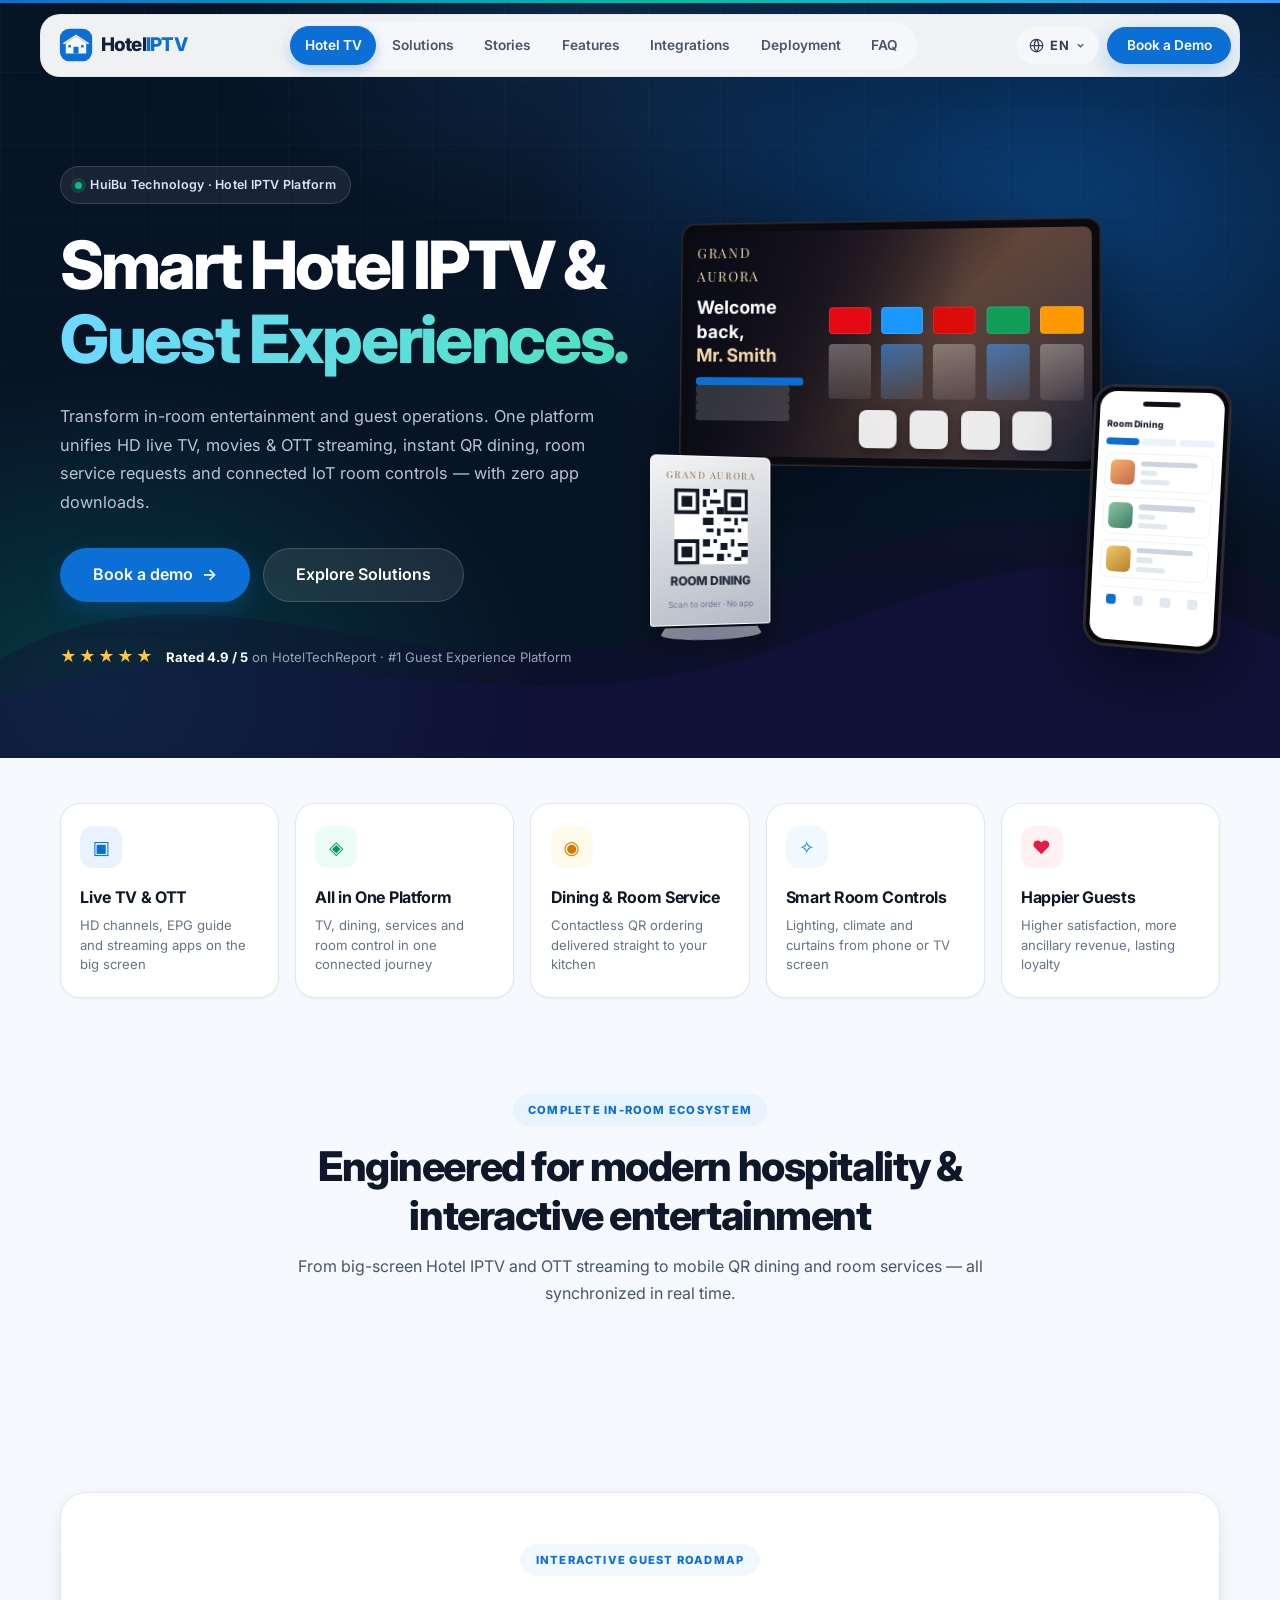
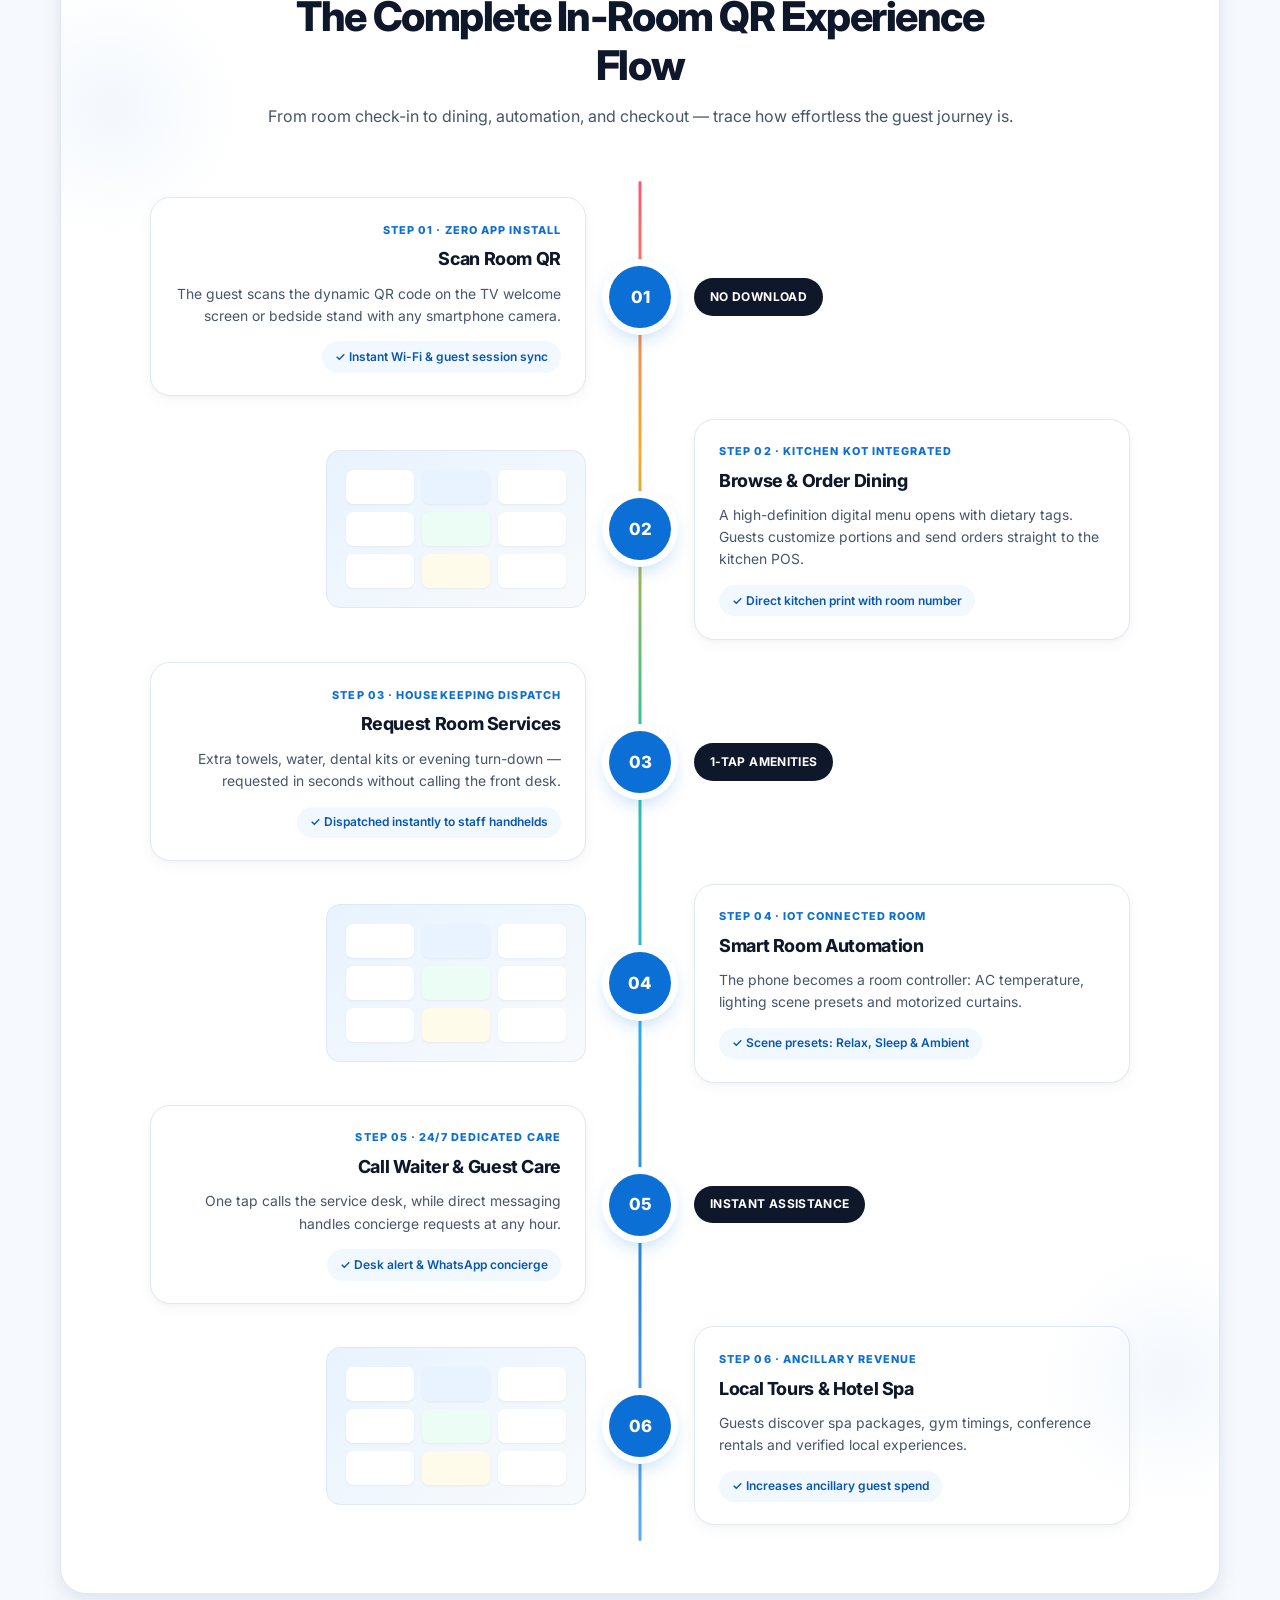
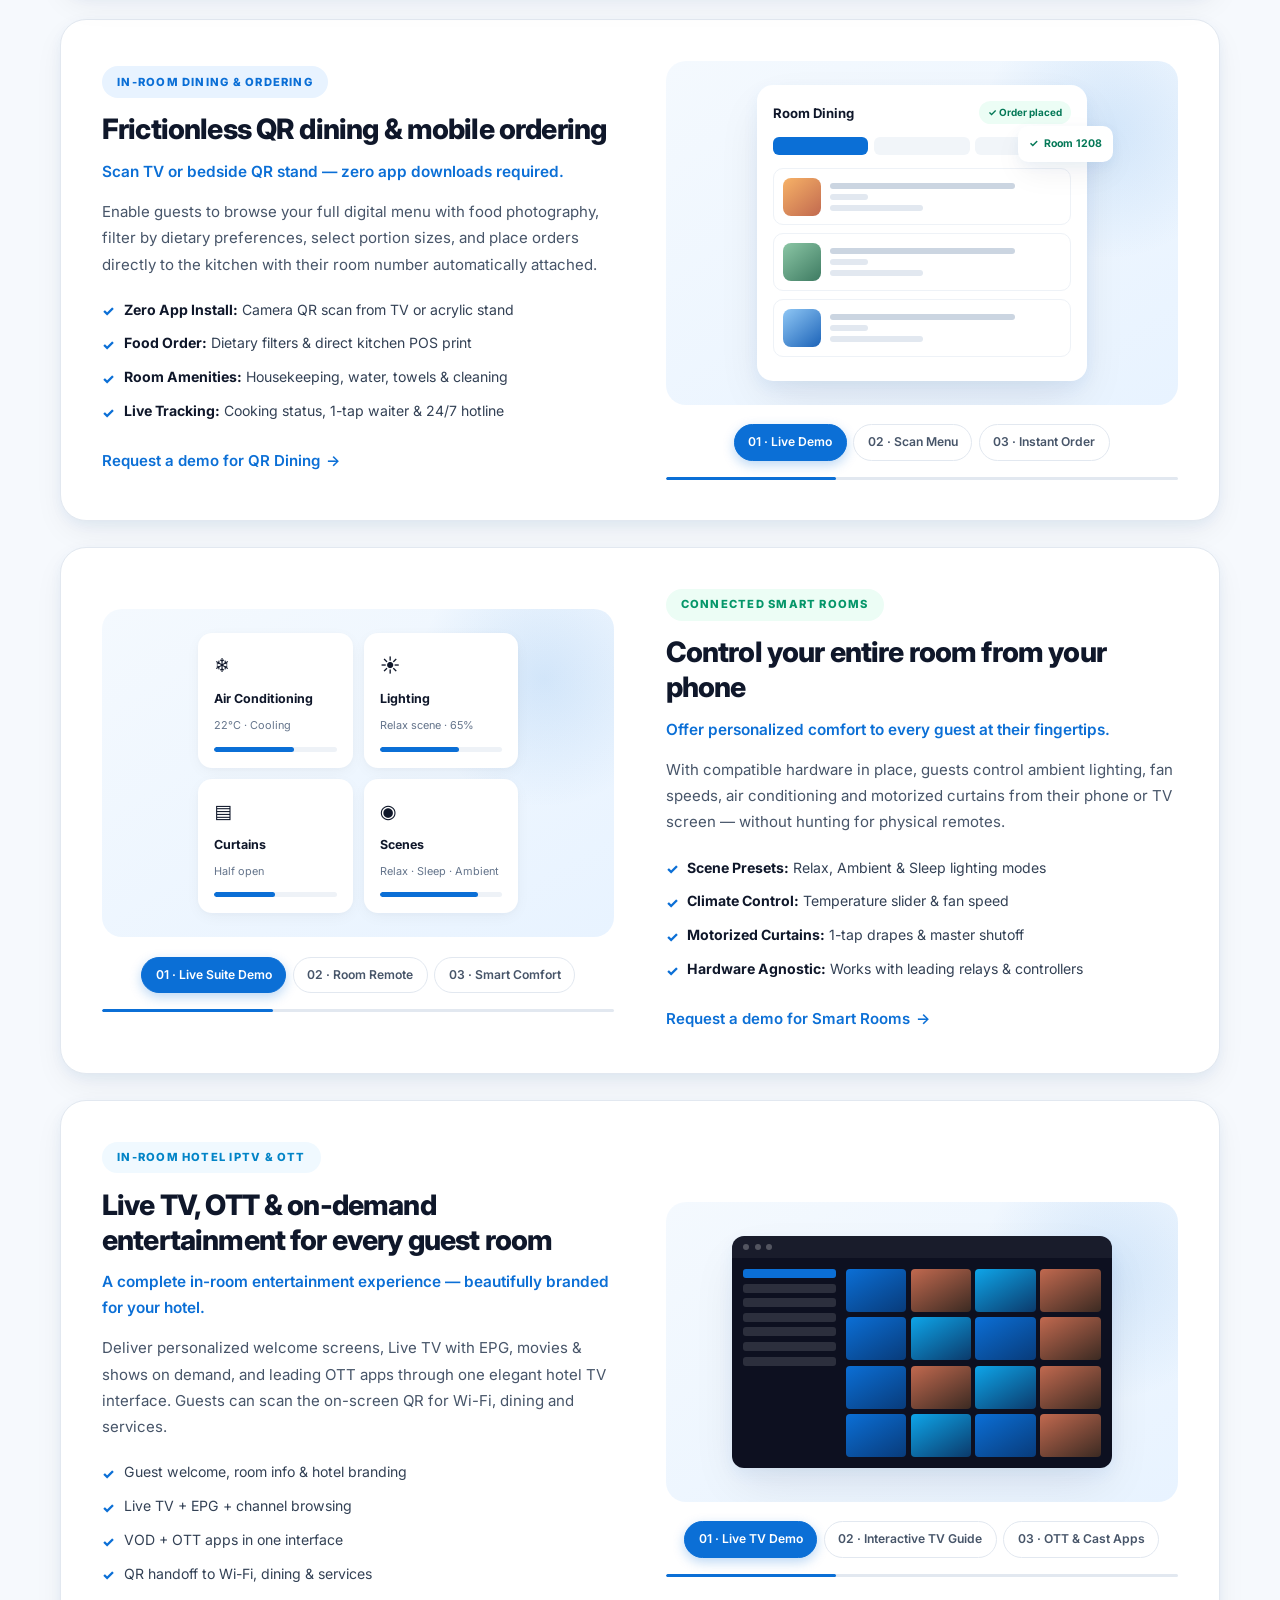
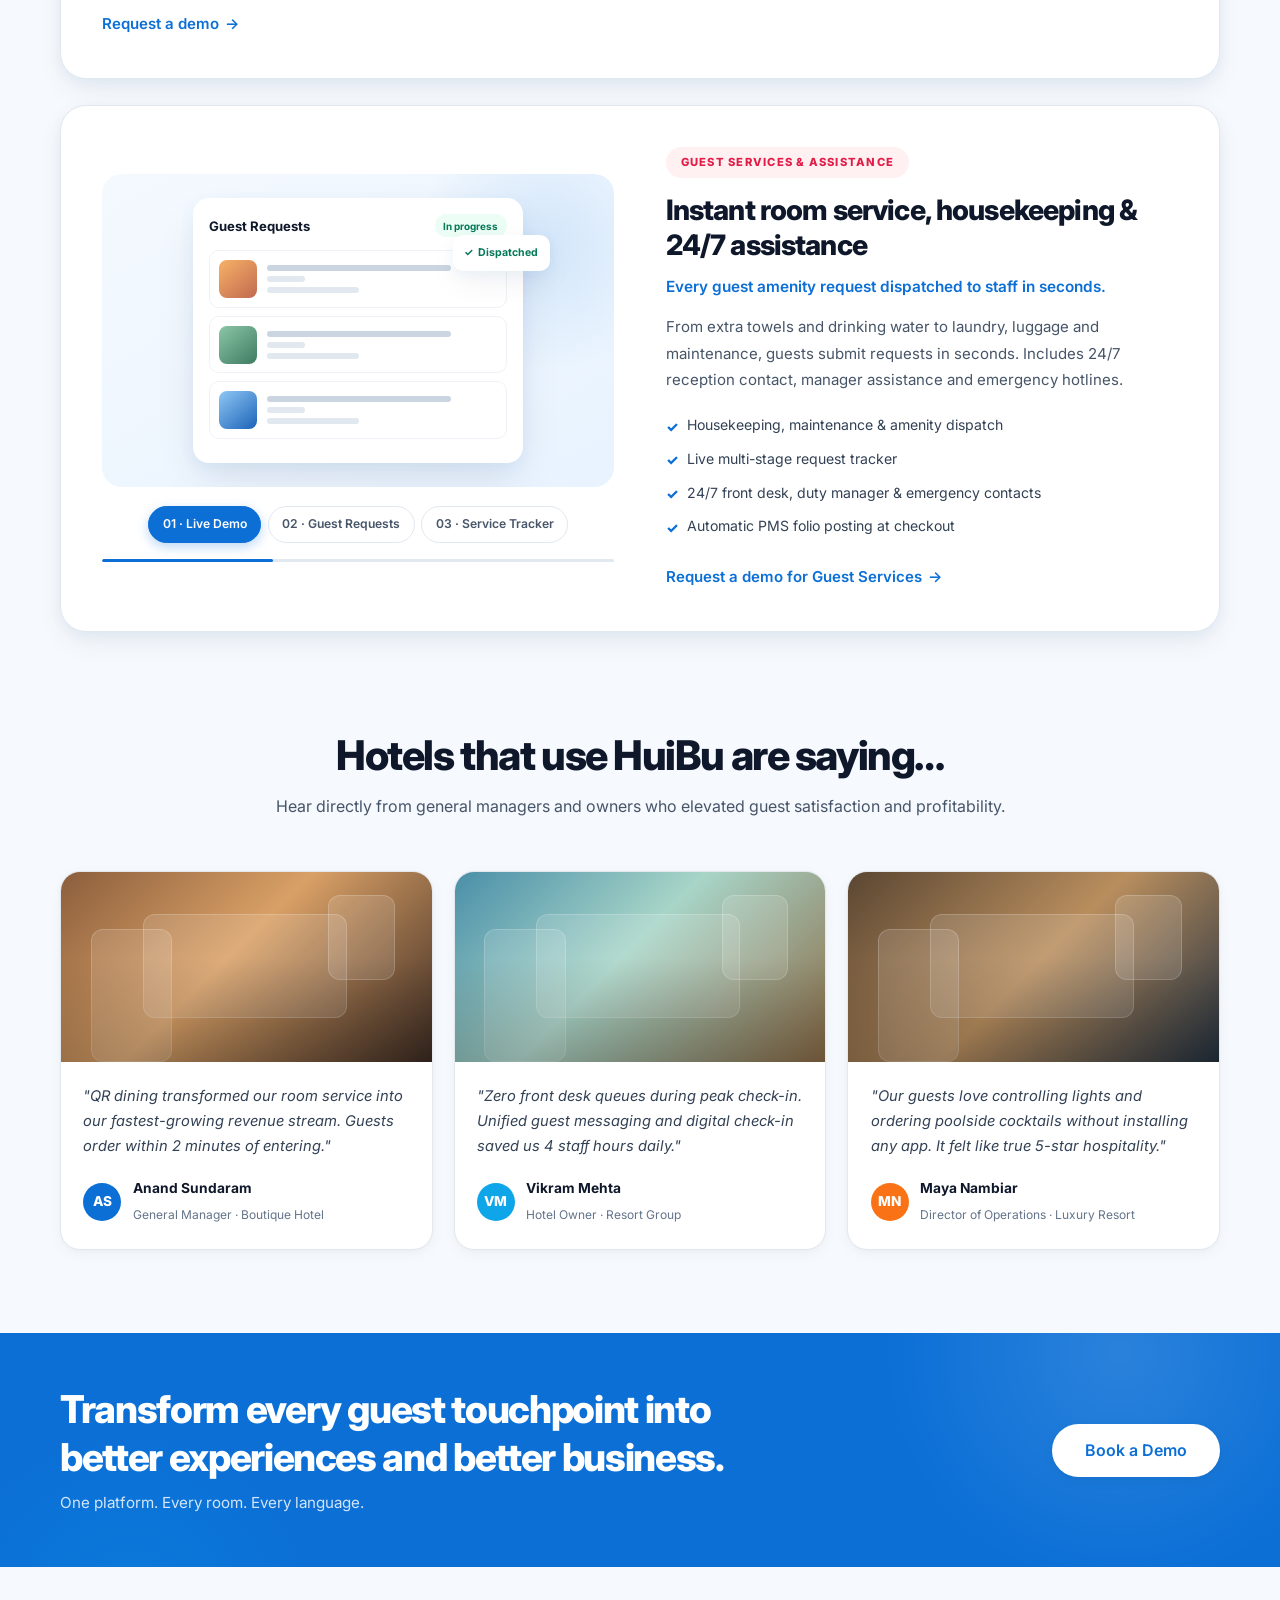
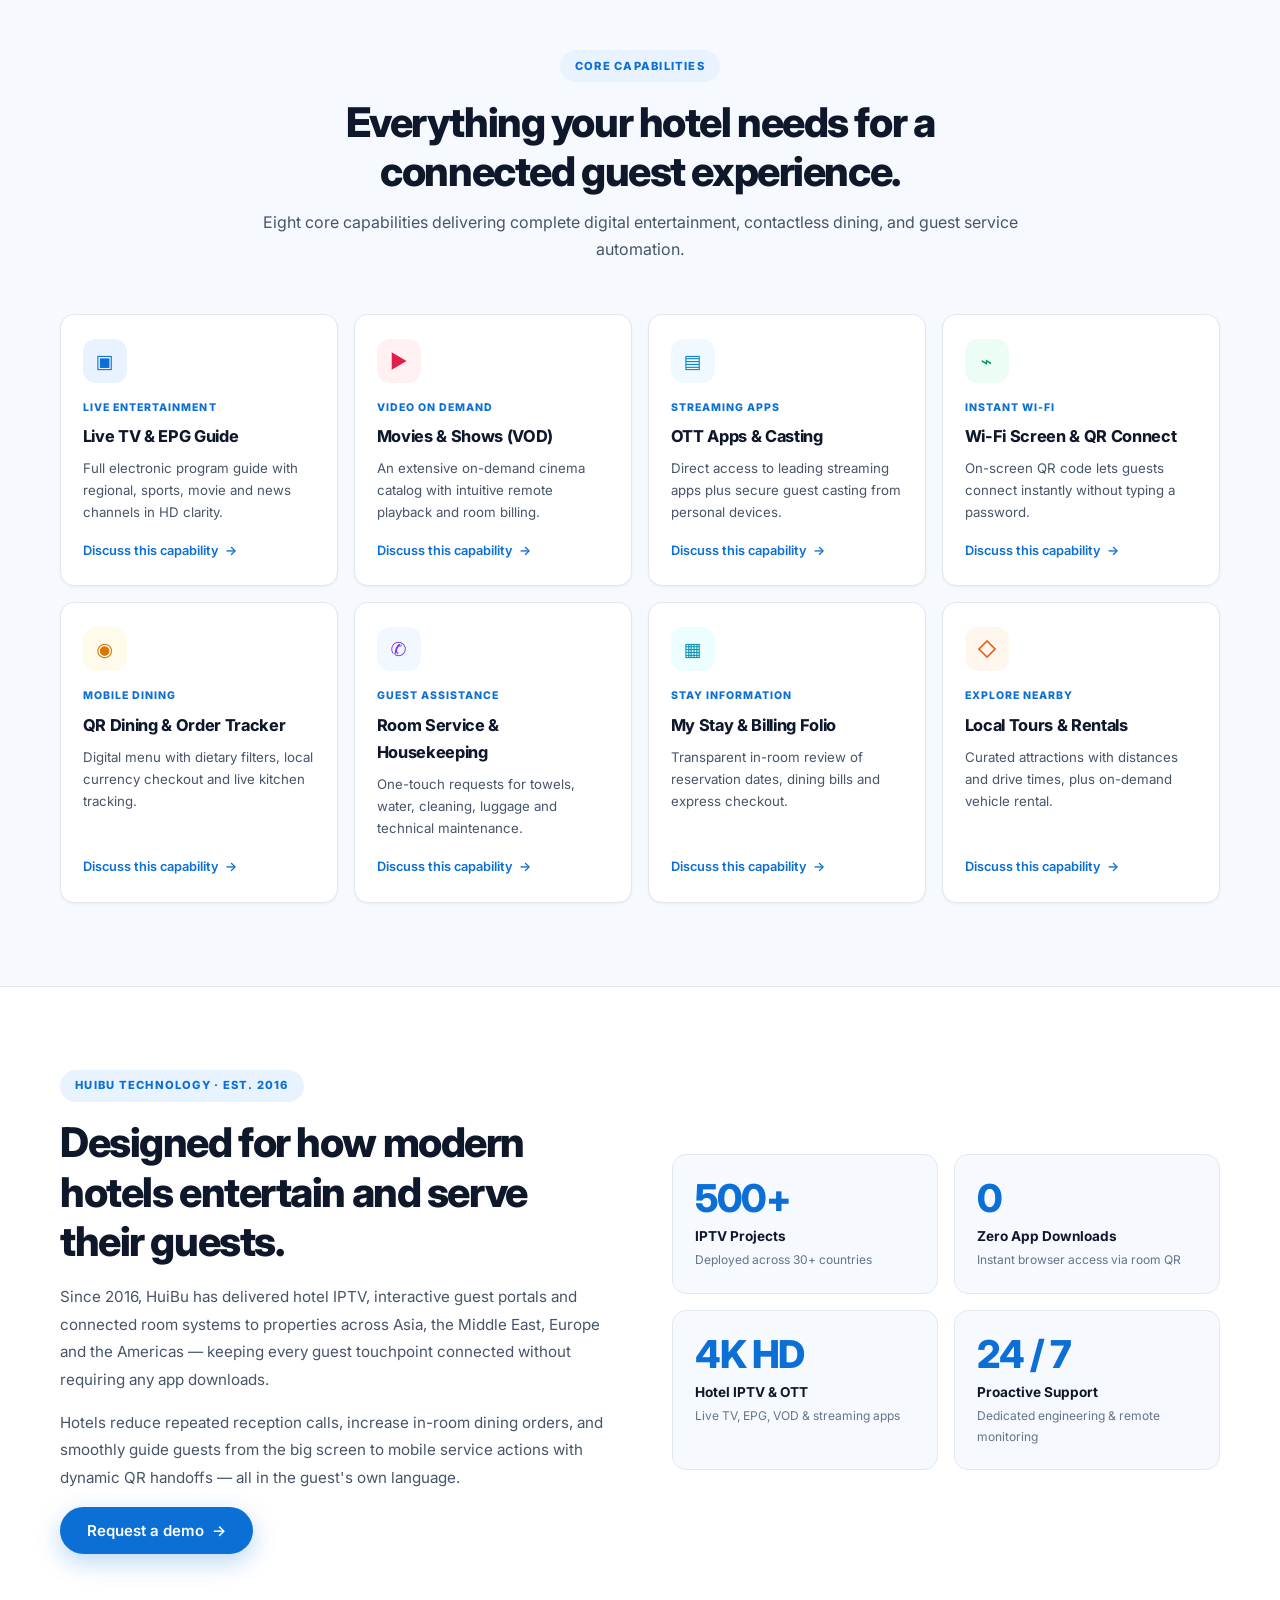
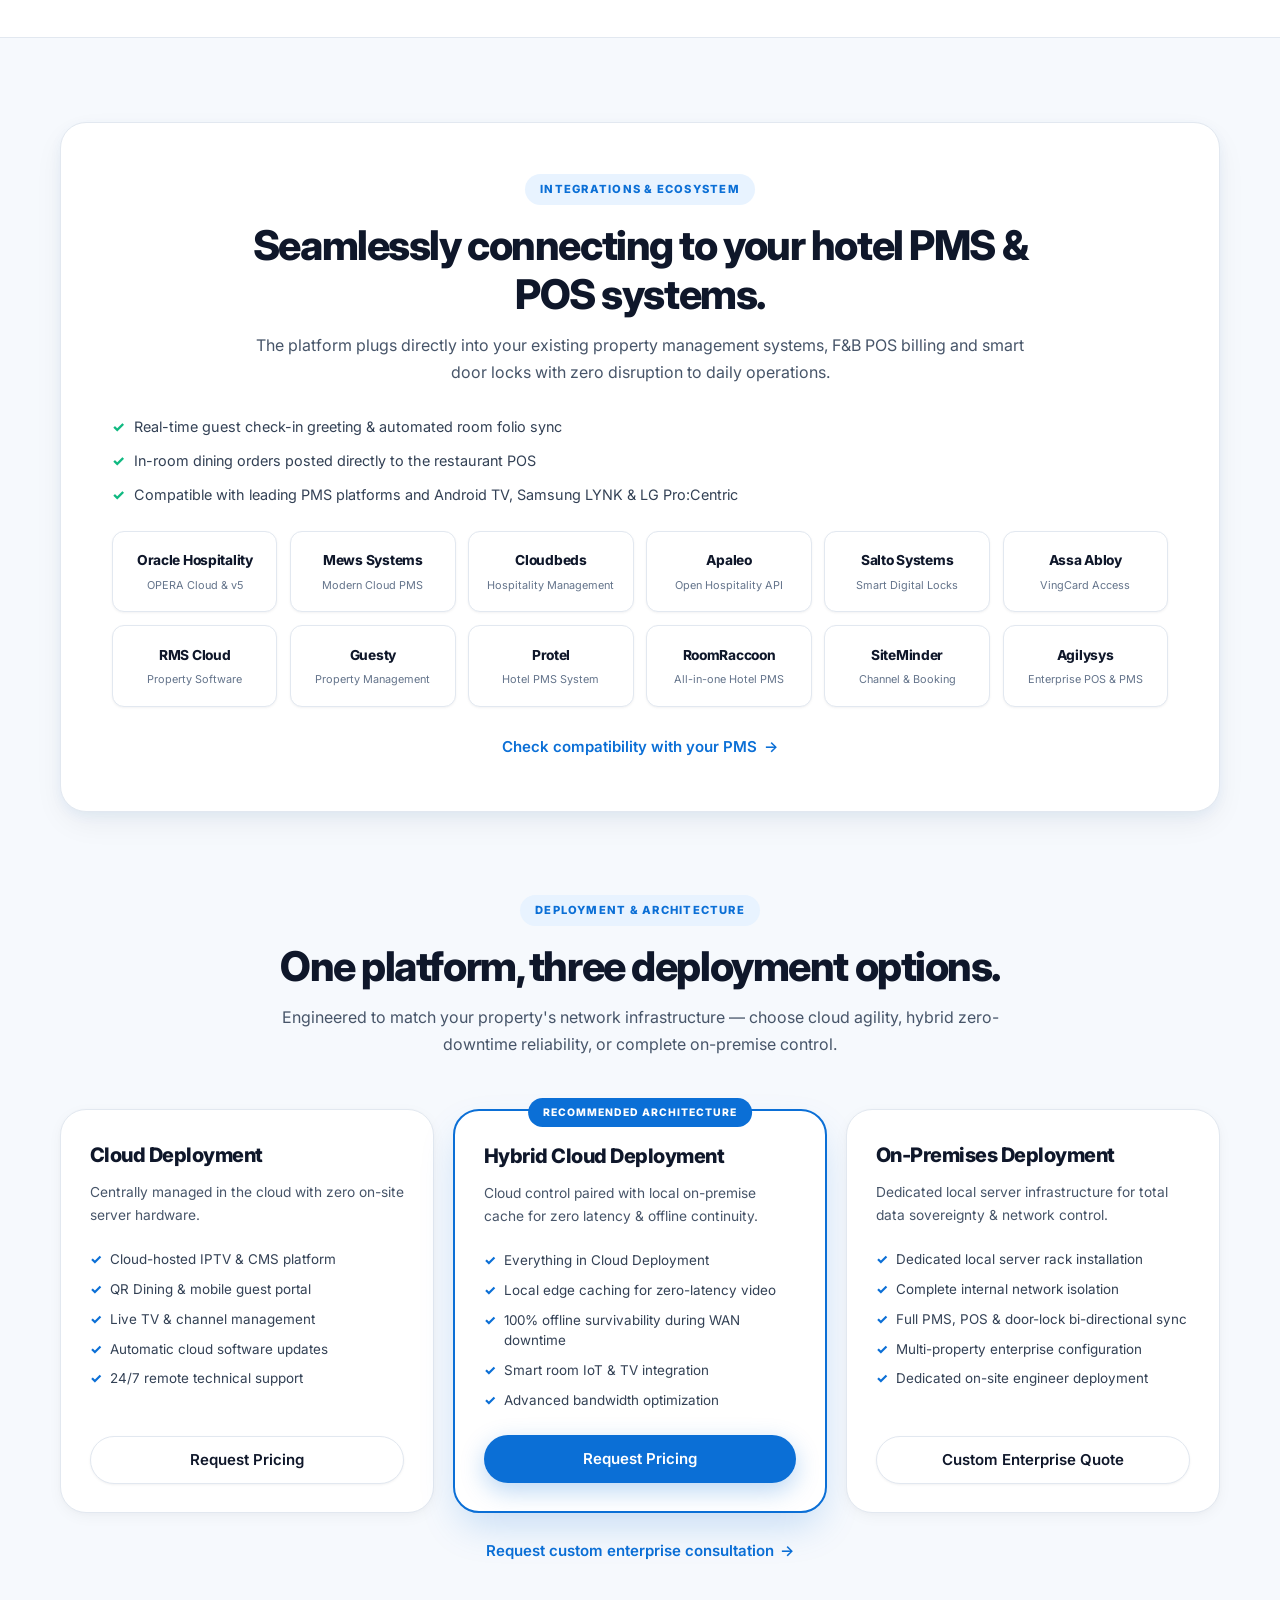
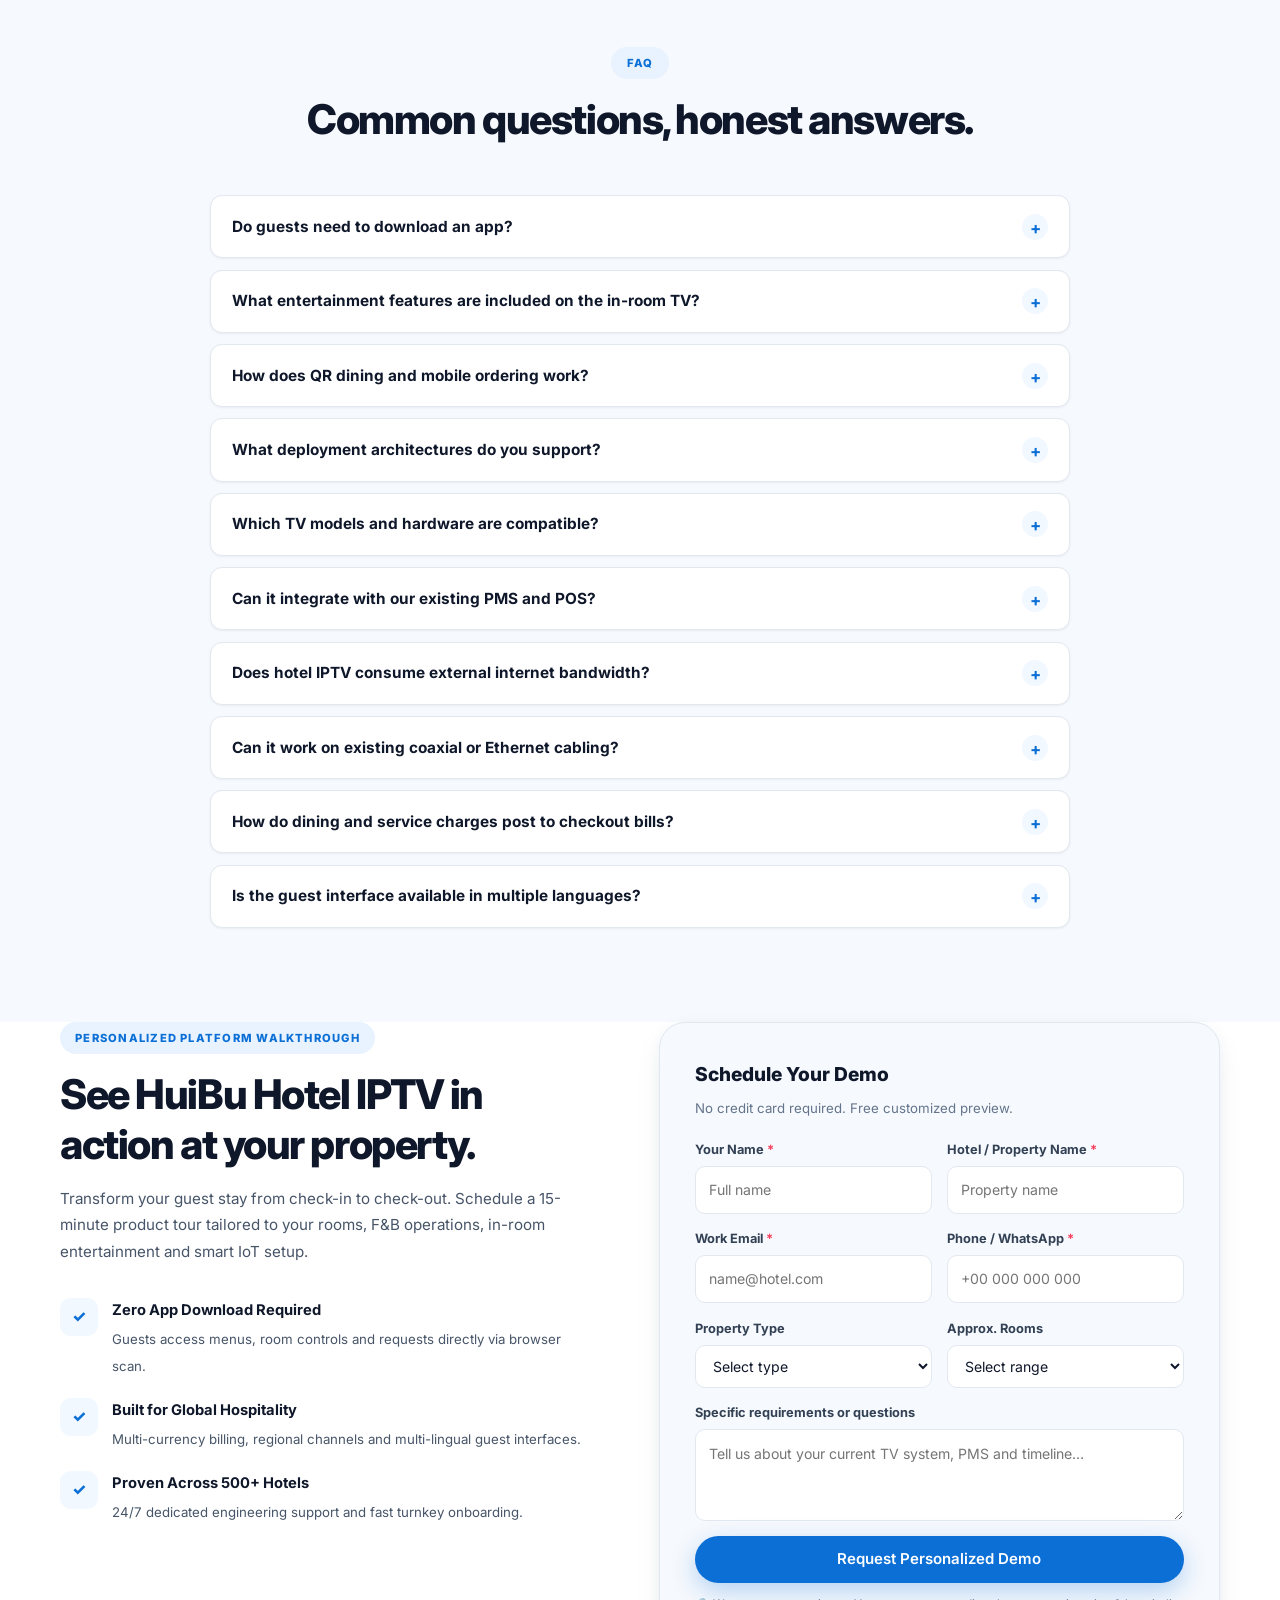
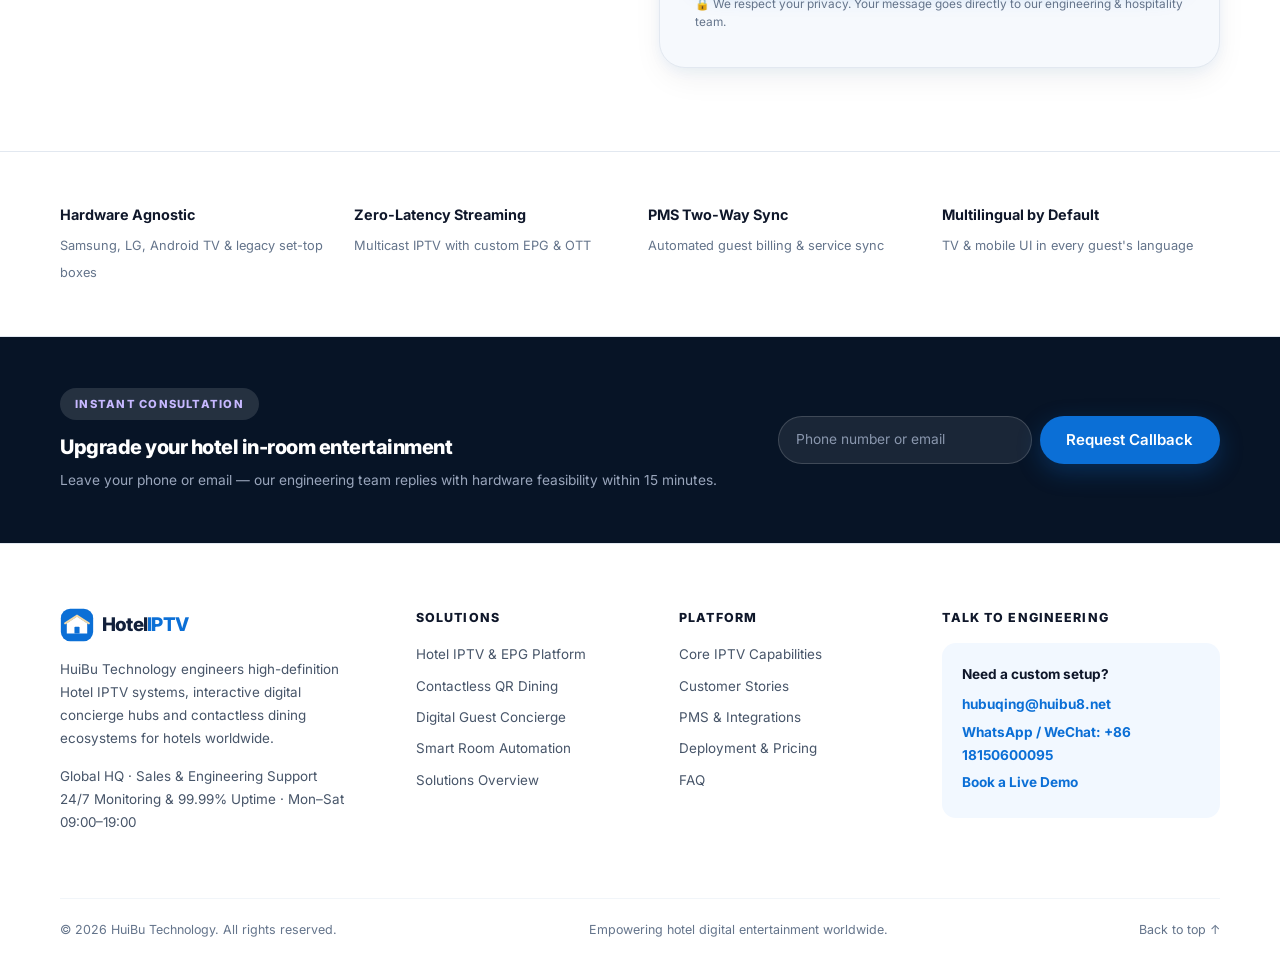
==== commit 72e58926: "Rebrand: ocean blue + teal identity, distinct hero/nav/card styling; set live domain" ====
--- a/index.html
+++ b/index.html
@@ -5,16 +5,16 @@
 <meta name="viewport" content="width=device-width, initial-scale=1">
 <title>Smart Hotel IPTV & Guest Experience Platform | HuiBu</title>
 <meta name="description" content="All-in-one hotel IPTV, in-room entertainment, QR dining, digital concierge and smart room control. Multicast live TV, PMS integration, cloud or on-premise deployment.">
-<meta name="theme-color" content="#5B3DE2">
+<meta name="theme-color" content="#0B6FD6">
 <meta name="author" content="HuiBu Technology">
-<link rel="canonical" href="https://hoteliptv.example.com/">
-<link rel="alternate" hreflang="en" href="https://hoteliptv.example.com/?lang=en">
-<link rel="alternate" hreflang="zh" href="https://hoteliptv.example.com/?lang=zh">
-<link rel="alternate" hreflang="es" href="https://hoteliptv.example.com/?lang=es">
-<link rel="alternate" hreflang="fr" href="https://hoteliptv.example.com/?lang=fr">
-<link rel="alternate" hreflang="de" href="https://hoteliptv.example.com/?lang=de">
-<link rel="alternate" hreflang="ar" href="https://hoteliptv.example.com/?lang=ar">
-<link rel="alternate" hreflang="x-default" href="https://hoteliptv.example.com/">
+<link rel="canonical" href="https://hotel.hoteliptv.cc/">
+<link rel="alternate" hreflang="en" href="https://hotel.hoteliptv.cc/?lang=en">
+<link rel="alternate" hreflang="zh" href="https://hotel.hoteliptv.cc/?lang=zh">
+<link rel="alternate" hreflang="es" href="https://hotel.hoteliptv.cc/?lang=es">
+<link rel="alternate" hreflang="fr" href="https://hotel.hoteliptv.cc/?lang=fr">
+<link rel="alternate" hreflang="de" href="https://hotel.hoteliptv.cc/?lang=de">
+<link rel="alternate" hreflang="ar" href="https://hotel.hoteliptv.cc/?lang=ar">
+<link rel="alternate" hreflang="x-default" href="https://hotel.hoteliptv.cc/">
 <meta property="og:type" content="website">
 <meta property="og:title" content="Smart Hotel IPTV & Guest Experience Platform | HuiBu">
 <meta property="og:description" content="All-in-one hotel IPTV, QR dining, digital concierge and smart room control.">
@@ -25,7 +25,7 @@
 <link href="https://fonts.googleapis.com/css2?family=Inter:wght@400;500;600;700;800&family=Playfair+Display:ital,wght@1,500;1,600&display=swap" rel="stylesheet">
 <link rel="stylesheet" href="assets/css/style.css">
 <script type="application/ld+json">
-{"@context":"https://schema.org","@type":"Organization","name":"HuiBu Technology","url":"https://hoteliptv.example.com/","description":"Global provider of hotel IPTV, in-room entertainment and digital guest experience platforms.","contactPoint":{"@type":"ContactPoint","contactType":"sales","availableLanguage":["English","Chinese","Spanish","French","German","Arabic"]}}
+{"@context":"https://schema.org","@type":"Organization","name":"HuiBu Technology","url":"https://hotel.hoteliptv.cc/","description":"Global provider of hotel IPTV, in-room entertainment and digital guest experience platforms.","contactPoint":{"@type":"ContactPoint","contactType":"sales","availableLanguage":["English","Chinese","Spanish","French","German","Arabic"]}}
 </script>
 </head>
 <body>
@@ -44,12 +44,12 @@
   <div class="nav-shell">
     <a class="brand" href="#hero" aria-label="Home">
       <svg class="brand-mark" viewBox="0 0 40 40" aria-hidden="true">
-        <rect x="1" y="1" width="38" height="38" rx="11" fill="#5B3DE2"/>
+        <rect x="1" y="1" width="38" height="38" rx="11" fill="#0B6FD6"/>
         <path d="M8 18l12-8 12 8v12H8V18z" fill="#fff" opacity=".95"/>
         <path d="M6 18l14-9 14 9" fill="none" stroke="#F2D9A8" stroke-width="2.4" stroke-linecap="round"/>
-        <rect x="17" y="22" width="6" height="8" rx="1" fill="#5B3DE2"/>
-        <rect x="11" y="20" width="3" height="3" rx=".6" fill="#5B3DE2"/>
-        <rect x="26" y="20" width="3" height="3" rx=".6" fill="#5B3DE2"/>
+        <rect x="17" y="22" width="6" height="8" rx="1" fill="#0B6FD6"/>
+        <rect x="11" y="20" width="3" height="3" rx=".6" fill="#0B6FD6"/>
+        <rect x="26" y="20" width="3" height="3" rx=".6" fill="#0B6FD6"/>
       </svg>
       <span class="brand-name">Hotel<span>IPTV</span></span>
     </a>
@@ -154,7 +154,7 @@
 <!-- ============ ECOSYSTEM STRIP ============ -->
 <section class="eco-strip">
   <div class="container eco-grid">
-    <div class="eco-card reveal"><div class="eco-icon" style="background:#EEF2FF;color:#5B3DE2">▣</div><h3 data-i18n="eco.1t">Live TV &amp; OTT</h3><p data-i18n="eco.1d">HD channels, EPG guide and streaming apps on the big screen</p></div>
+    <div class="eco-card reveal"><div class="eco-icon" style="background:#E8F3FF;color:#0B6FD6">▣</div><h3 data-i18n="eco.1t">Live TV &amp; OTT</h3><p data-i18n="eco.1d">HD channels, EPG guide and streaming apps on the big screen</p></div>
     <div class="eco-card reveal"><div class="eco-icon" style="background:#ECFDF5;color:#059669">◈</div><h3 data-i18n="eco.2t">All in One Platform</h3><p data-i18n="eco.2d">TV, dining, services and room control in one connected journey</p></div>
     <div class="eco-card reveal"><div class="eco-icon" style="background:#FFFBEB;color:#D97706">◉</div><h3 data-i18n="eco.3t">Dining &amp; Room Service</h3><p data-i18n="eco.3d">Contactless QR ordering delivered straight to your kitchen</p></div>
     <div class="eco-card reveal"><div class="eco-icon" style="background:#F0F9FF;color:#0284C7">✧</div><h3 data-i18n="eco.4t">Smart Room Controls</h3><p data-i18n="eco.4d">Lighting, climate and curtains from phone or TV screen</p></div>
@@ -365,7 +365,7 @@
       <p data-i18n="stories.sub">Hear directly from general managers and owners who elevated guest satisfaction and profitability.</p>
     </div>
     <div class="story-grid">
-      <article class="story-card reveal"><div class="story-photo s1"><span class="shape a"></span><span class="shape b"></span><span class="shape c"></span></div><div class="story-body"><p class="story-quote" data-i18n="stories.q1">"QR dining transformed our room service into our fastest-growing revenue stream. Guests order within 2 minutes of entering."</p><div class="story-person"><div class="avatar" style="background:#5B3DE2">AS</div><div><b data-i18n="stories.n1">Anand Sundaram</b><span data-i18n="stories.r1">General Manager · Boutique Hotel</span></div></div></div></article>
+      <article class="story-card reveal"><div class="story-photo s1"><span class="shape a"></span><span class="shape b"></span><span class="shape c"></span></div><div class="story-body"><p class="story-quote" data-i18n="stories.q1">"QR dining transformed our room service into our fastest-growing revenue stream. Guests order within 2 minutes of entering."</p><div class="story-person"><div class="avatar" style="background:#0B6FD6">AS</div><div><b data-i18n="stories.n1">Anand Sundaram</b><span data-i18n="stories.r1">General Manager · Boutique Hotel</span></div></div></div></article>
       <article class="story-card reveal"><div class="story-photo s2"><span class="shape a"></span><span class="shape b"></span><span class="shape c"></span></div><div class="story-body"><p class="story-quote" data-i18n="stories.q2">"Zero front desk queues during peak check-in. Unified guest messaging and digital check-in saved us 4 staff hours daily."</p><div class="story-person"><div class="avatar" style="background:#0EA5E9">VM</div><div><b data-i18n="stories.n2">Vikram Mehta</b><span data-i18n="stories.r2">Hotel Owner · Resort Group</span></div></div></div></article>
       <article class="story-card reveal"><div class="story-photo s3"><span class="shape a"></span><span class="shape b"></span><span class="shape c"></span></div><div class="story-body"><p class="story-quote" data-i18n="stories.q3">"Our guests love controlling lights and ordering poolside cocktails without installing any app. It felt like true 5-star hospitality."</p><div class="story-person"><div class="avatar" style="background:#F97316">MN</div><div><b data-i18n="stories.n3">Maya Nambiar</b><span data-i18n="stories.r3">Director of Operations · Luxury Resort</span></div></div></div></article>
     </div>
@@ -389,12 +389,12 @@
       <p data-i18n="feat.sub">Eight core capabilities delivering complete digital entertainment, contactless dining, and guest service automation.</p>
     </div>
     <div class="feature-grid">
-      <article class="feature-card reveal"><div class="feature-ic" style="background:#EEF2FF;color:#5B3DE2">▣</div><div class="feature-tag" data-i18n="feat.1tag">Live entertainment</div><h3 data-i18n="feat.1t">Live TV &amp; EPG Guide</h3><p data-i18n="feat.1d">Full electronic program guide with regional, sports, movie and news channels in HD clarity.</p><a href="#book-demo" class="text-link" data-i18n="common.discuss">Discuss this capability <span class="arrow">→</span></a></article>
+      <article class="feature-card reveal"><div class="feature-ic" style="background:#E8F3FF;color:#0B6FD6">▣</div><div class="feature-tag" data-i18n="feat.1tag">Live entertainment</div><h3 data-i18n="feat.1t">Live TV &amp; EPG Guide</h3><p data-i18n="feat.1d">Full electronic program guide with regional, sports, movie and news channels in HD clarity.</p><a href="#book-demo" class="text-link" data-i18n="common.discuss">Discuss this capability <span class="arrow">→</span></a></article>
       <article class="feature-card reveal"><div class="feature-ic" style="background:#FFF1F2;color:#E11D48">▶</div><div class="feature-tag" data-i18n="feat.2tag">Video on demand</div><h3 data-i18n="feat.2t">Movies &amp; Shows (VOD)</h3><p data-i18n="feat.2d">An extensive on-demand cinema catalog with intuitive remote playback and room billing.</p><a href="#book-demo" class="text-link" data-i18n="common.discuss">Discuss this capability <span class="arrow">→</span></a></article>
       <article class="feature-card reveal"><div class="feature-ic" style="background:#F0F9FF;color:#0284C7">▤</div><div class="feature-tag" data-i18n="feat.3tag">Streaming apps</div><h3 data-i18n="feat.3t">OTT Apps &amp; Casting</h3><p data-i18n="feat.3d">Direct access to leading streaming apps plus secure guest casting from personal devices.</p><a href="#book-demo" class="text-link" data-i18n="common.discuss">Discuss this capability <span class="arrow">→</span></a></article>
       <article class="feature-card reveal"><div class="feature-ic" style="background:#ECFDF5;color:#059669">⌁</div><div class="feature-tag" data-i18n="feat.4tag">Instant Wi-Fi</div><h3 data-i18n="feat.4t">Wi-Fi Screen &amp; QR Connect</h3><p data-i18n="feat.4d">On-screen QR code lets guests connect instantly without typing a password.</p><a href="#book-demo" class="text-link" data-i18n="common.discuss">Discuss this capability <span class="arrow">→</span></a></article>
       <article class="feature-card reveal"><div class="feature-ic" style="background:#FFFBEB;color:#D97706">◉</div><div class="feature-tag" data-i18n="feat.5tag">Mobile dining</div><h3 data-i18n="feat.5t">QR Dining &amp; Order Tracker</h3><p data-i18n="feat.5d">Digital menu with dietary filters, local currency checkout and live kitchen tracking.</p><a href="#book-demo" class="text-link" data-i18n="common.discuss">Discuss this capability <span class="arrow">→</span></a></article>
-      <article class="feature-card reveal"><div class="feature-ic" style="background:#F5F3FF;color:#7C3AED">✆</div><div class="feature-tag" data-i18n="feat.6tag">Guest assistance</div><h3 data-i18n="feat.6t">Room Service &amp; Housekeeping</h3><p data-i18n="feat.6d">One-touch requests for towels, water, cleaning, luggage and technical maintenance.</p><a href="#book-demo" class="text-link" data-i18n="common.discuss">Discuss this capability <span class="arrow">→</span></a></article>
+      <article class="feature-card reveal"><div class="feature-ic" style="background:#F2F8FF;color:#7C3AED">✆</div><div class="feature-tag" data-i18n="feat.6tag">Guest assistance</div><h3 data-i18n="feat.6t">Room Service &amp; Housekeeping</h3><p data-i18n="feat.6d">One-touch requests for towels, water, cleaning, luggage and technical maintenance.</p><a href="#book-demo" class="text-link" data-i18n="common.discuss">Discuss this capability <span class="arrow">→</span></a></article>
       <article class="feature-card reveal"><div class="feature-ic" style="background:#ECFEFF;color:#0891B2">▦</div><div class="feature-tag" data-i18n="feat.7tag">Stay information</div><h3 data-i18n="feat.7t">My Stay &amp; Billing Folio</h3><p data-i18n="feat.7d">Transparent in-room review of reservation dates, dining bills and express checkout.</p><a href="#book-demo" class="text-link" data-i18n="common.discuss">Discuss this capability <span class="arrow">→</span></a></article>
       <article class="feature-card reveal"><div class="feature-ic" style="background:#FFF7ED;color:#EA580C">◇</div><div class="feature-tag" data-i18n="feat.8tag">Explore nearby</div><h3 data-i18n="feat.8t">Local Tours &amp; Rentals</h3><p data-i18n="feat.8d">Curated attractions with distances and drive times, plus on-demand vehicle rental.</p><a href="#book-demo" class="text-link" data-i18n="common.discuss">Discuss this capability <span class="arrow">→</span></a></article>
     </div>
@@ -577,7 +577,7 @@
   <div class="container">
     <div class="footer-grid">
       <div class="footer-brand">
-        <a class="brand" href="#hero"><svg class="brand-mark" viewBox="0 0 40 40" aria-hidden="true"><rect x="1" y="1" width="38" height="38" rx="11" fill="#5B3DE2"/><path d="M8 18l12-8 12 8v12H8V18z" fill="#fff"/><path d="M6 18l14-9 14 9" fill="none" stroke="#F2D9A8" stroke-width="2.4" stroke-linecap="round"/><rect x="17" y="22" width="6" height="8" rx="1" fill="#5B3DE2"/></svg><span class="brand-name">Hotel<span>IPTV</span></span></a>
+        <a class="brand" href="#hero"><svg class="brand-mark" viewBox="0 0 40 40" aria-hidden="true"><rect x="1" y="1" width="38" height="38" rx="11" fill="#0B6FD6"/><path d="M8 18l12-8 12 8v12H8V18z" fill="#fff"/><path d="M6 18l14-9 14 9" fill="none" stroke="#F2D9A8" stroke-width="2.4" stroke-linecap="round"/><rect x="17" y="22" width="6" height="8" rx="1" fill="#0B6FD6"/></svg><span class="brand-name">Hotel<span>IPTV</span></span></a>
         <p data-i18n="foot.desc">HuiBu Technology engineers high-definition Hotel IPTV systems, interactive digital concierge hubs and contactless dining ecosystems for hotels worldwide.</p>
         <p class="footer-address" data-i18n="foot.addr">Global HQ · Sales &amp; Engineering Support<br>24/7 Monitoring &amp; 99.99% Uptime · Mon–Sat 09:00–19:00</p>
       </div>
--- a/assets/css/style.css
+++ b/assets/css/style.css
@@ -1,18 +1,18 @@
 /* ==========================================================================
    Hotel IPTV - Global Stylesheet
-   Visual language aligned with modern hospitality SaaS (purple / clay cards)
+   Visual language: ocean blue + teal accent, crisp card system (distinct brand identity)
    ========================================================================== */
 
 :root {
-  --color-primary: #5B3DE2;
-  --color-primary-dark: #4729CA;
-  --color-primary-hover: #4729CA;
-  --color-primary-light: #7B61FF;
-  --color-primary-tint: #EEF2FF;
-  --color-primary-soft: #F5F3FF;
-  --color-purple-light: #FAF8FF;
-
-  --color-canvas: #F8FAFC;
+  --color-primary: #0B6FD6;
+  --color-primary-dark: #0957B0;
+  --color-primary-hover: #0957B0;
+  --color-primary-light: #3E9BFF;
+  --color-primary-tint: #E8F3FF;
+  --color-primary-soft: #F2F8FF;
+  --color-brand-light: #F7FBFF;
+
+  --color-canvas: #F6F9FD;
   --color-surface: #FFFFFF;
   --color-surface-hover: #FAFCFF;
 
@@ -31,13 +31,13 @@
   --color-rose-tint: #FFF1F2;
   --color-orange: #F97316;
 
-  --color-dark-section: #0B0D13;
-  --color-dark-section-surface: #141721;
+  --color-dark-section: #071426;
+  --color-dark-section-surface: #0F2036;
   --color-border-dark: rgba(255, 255, 255, .1);
   --color-border: #E2E8F0;
   --color-border-subtle: #F1F5F9;
-  --color-border-tint: rgba(91, 61, 226, .12);
-  --color-border-hover: rgba(91, 61, 226, .28);
+  --color-border-tint: rgba(11, 111, 214, .12);
+  --color-border-hover: rgba(11, 111, 214, .28);
 
   --font-sans: "Inter", "Poppins", system-ui, -apple-system, "Segoe UI", "Microsoft YaHei", sans-serif;
   --font-serif: "Playfair Display", Georgia, serif;
@@ -51,17 +51,17 @@
 
   --radius-sm: 8px;
   --radius-md: 12px;
-  --radius-lg: 18px;
-  --radius-xl: 24px;
-  --radius-2xl: 30px;
+  --radius-lg: 14px;
+  --radius-xl: 20px;
+  --radius-2xl: 26px;
   --radius-pill: 9999px;
 
   --shadow-sm: 0 1px 3px rgba(15, 23, 42, .04), 0 1px 2px rgba(15, 23, 42, .02);
   --shadow-md: 0 4px 16px -2px rgba(15, 23, 42, .05), 0 1px 4px rgba(15, 23, 42, .02);
-  --shadow-lg: 0 12px 32px -4px rgba(15, 23, 42, .07), 0 4px 12px rgba(91, 61, 226, .05);
-  --shadow-xl: 0 20px 48px -8px rgba(15, 23, 42, .1), 0 6px 16px rgba(91, 61, 226, .06);
-  --shadow-purple: 0 8px 24px rgba(91, 61, 226, .28);
-  --clay-shadow-hover: 0 20px 40px -6px rgba(91, 61, 226, .14), 0 4px 12px rgba(15, 23, 42, .04);
+  --shadow-lg: 0 12px 32px -4px rgba(15, 23, 42, .07), 0 4px 12px rgba(11, 111, 214, .05);
+  --shadow-xl: 0 20px 48px -8px rgba(15, 23, 42, .1), 0 6px 16px rgba(11, 111, 214, .06);
+  --shadow-brand: 0 8px 24px rgba(11, 111, 214, .28);
+  --clay-shadow-hover: 0 20px 40px -6px rgba(11, 111, 214, .14), 0 4px 12px rgba(15, 23, 42, .04);
 
   --section-spacing: clamp(4.5rem, 6.5vw, 6.5rem);
   --ease-out: cubic-bezier(.16, 1, .3, 1);
@@ -118,8 +118,8 @@
 }
 .btn:hover { transform: translateY(-2px); }
 .btn:active { transform: translateY(0); }
-.btn-primary { background: var(--color-primary); color: #fff; box-shadow: var(--shadow-purple); }
-.btn-primary:hover { background: var(--color-primary-dark); box-shadow: 0 12px 30px rgba(91, 61, 226, .4); }
+.btn-primary { background: var(--color-primary); color: #fff; box-shadow: var(--shadow-brand); }
+.btn-primary:hover { background: var(--color-primary-dark); box-shadow: 0 12px 30px rgba(11, 111, 214, .4); }
 .btn-ghost-dark { background: rgba(255,255,255,.09); color: #fff; border-color: rgba(255,255,255,.16); }
 .btn-ghost-dark:hover { background: rgba(255,255,255,.16); }
 .btn-outline { background: #fff; color: var(--color-ink-primary); border-color: var(--color-border); box-shadow: var(--shadow-sm); }
@@ -151,7 +151,7 @@
   background: rgba(255,255,255,.94);
   backdrop-filter: blur(14px);
   border: 1px solid rgba(226,232,240,.9);
-  border-radius: var(--radius-pill);
+  border-radius: 20px;
   box-shadow: 0 8px 30px rgba(15,23,42,.08), 0 1px 3px rgba(15,23,42,.04);
   padding: .42rem .5rem .42rem 1.1rem;
   pointer-events: auto;
@@ -176,7 +176,7 @@
   white-space: nowrap;
 }
 .nav-links a:hover { color: var(--color-primary); }
-.nav-links a.active { background: var(--color-primary); color: #fff; box-shadow: 0 4px 12px rgba(91,61,226,.3); }
+.nav-links a.active { background: var(--color-primary); color: #fff; box-shadow: 0 4px 12px rgba(11,111,214,.3); }
 
 .nav-actions { display: flex; align-items: center; gap: .5rem; flex-shrink: 0; }
 
@@ -228,9 +228,9 @@
 .hero::before {
   content: ""; position: absolute; inset: 0; pointer-events: none;
   background:
-    radial-gradient(900px 520px at 78% 42%, rgba(91,61,226,.55), transparent 68%),
-    radial-gradient(700px 480px at 12% 88%, rgba(14,165,233,.16), transparent 70%),
-    radial-gradient(560px 380px at 55% 5%, rgba(123,97,255,.2), transparent 70%);
+    radial-gradient(760px 520px at 82% 28%, rgba(11,111,214,.46), transparent 68%),
+    radial-gradient(620px 460px at 8% 92%, rgba(0,191,165,.22), transparent 70%),
+    radial-gradient(520px 340px at 46% 0%, rgba(62,155,255,.16), transparent 72%);
 }
 .hero-wave {
   position: absolute; inset: auto 0 -1px; width: 100%; height: 320px;
@@ -253,9 +253,11 @@
   font-weight: 800; margin-bottom: 1.4rem;
 }
 .hero h1 em {
-  display: block; font-family: var(--font-serif); font-style: italic; font-weight: 500;
-  color: #7CC4FF; letter-spacing: -.02em;
-  border-bottom: 3px solid #7CC4FF; width: fit-content; padding-bottom: .1em;
+  display: block; font-family: var(--font-sans); font-style: normal; font-weight: 800;
+  letter-spacing: -.035em; width: fit-content; padding-bottom: .06em;
+  background: linear-gradient(100deg, #6FD8FF 0%, #4FE3C1 100%);
+  -webkit-background-clip: text; background-clip: text;
+  color: transparent; -webkit-text-fill-color: transparent;
 }
 .hero-lead { color: #B9C3D6; font-size: 1.02rem; max-width: 540px; line-height: 1.75; margin-bottom: 2rem; }
 .hero-actions { display: flex; flex-wrap: wrap; gap: .8rem; }
@@ -315,7 +317,7 @@
 .tv-apps i:nth-child(5) { background: #FF9900; }
 .tv-tiles { display: grid; grid-template-columns: repeat(5, 1fr); gap: 4%; }
 .tv-tiles i { display: block; aspect-ratio: 1/1.3; border-radius: 4px; background: linear-gradient(160deg, rgba(255,255,255,.32), rgba(255,255,255,.07)); }
-.tv-tiles i:nth-child(2n) { background: linear-gradient(160deg, rgba(123,97,255,.6), rgba(255,255,255,.08)); }
+.tv-tiles i:nth-child(2n) { background: linear-gradient(160deg, rgba(62,155,255,.6), rgba(255,255,255,.08)); }
 .tv-dock { display: flex; gap: 5%; justify-content: center; }
 .tv-dock i { width: clamp(18px, 3vw, 38px); aspect-ratio: 1; border-radius: 8px; background: rgba(255,255,255,.9); box-shadow: 0 4px 10px rgba(0,0,0,.3); }
 
@@ -350,7 +352,7 @@
 .phone-notch { width: 34%; height: 5px; background: #101018; border-radius: 4px; margin: 0 auto 9%; }
 .phone-head { font-size: clamp(5px,.7vw,10px); font-weight: 800; color: #0F172A; margin-bottom: 6%; }
 .phone-pill { display: flex; gap: 3%; margin-bottom: 7%; }
-.phone-pill i { height: clamp(5px,.6vw,9px); flex: 1; border-radius: 5px; background: #EEF2FF; }
+.phone-pill i { height: clamp(5px,.6vw,9px); flex: 1; border-radius: 5px; background: #E8F3FF; }
 .phone-pill i:first-child { background: var(--color-primary); }
 .phone-card {
   display: flex; gap: 6%; align-items: center; border: 1px solid #EEF2F7;
@@ -409,7 +411,7 @@
 .roadmap { position: relative; overflow: hidden; }
 .roadmap::before, .roadmap::after {
   content: ""; position: absolute; width: 260px; height: 260px; border-radius: 50%;
-  background: radial-gradient(circle, rgba(91,61,226,.05), transparent 70%); pointer-events: none;
+  background: radial-gradient(circle, rgba(11,111,214,.05), transparent 70%); pointer-events: none;
 }
 .roadmap::before { top: 5%; left: -80px; }
 .roadmap::after { bottom: 5%; right: -80px; }
@@ -417,7 +419,7 @@
 .timeline::before {
   content: ""; position: absolute; top: 0; bottom: 0; left: 50%; width: 3px;
   transform: translateX(-50%);
-  background: linear-gradient(180deg, #F43F5E, #F59E0B, #10B981, #0EA5E9, #5B3DE2, #7B61FF);
+  background: linear-gradient(180deg, #F43F5E, #F59E0B, #10B981, #0EA5E9, #0B6FD6, #3E9BFF);
   border-radius: 3px; opacity: .85;
 }
 .timeline-row { display: grid; grid-template-columns: 1fr 76px 1fr; align-items: center; gap: 1rem; margin-bottom: 1.4rem; }
@@ -426,7 +428,7 @@
   position: relative; z-index: 2; width: 62px; height: 62px; border-radius: 50%;
   background: var(--color-primary); color: #fff; display: grid; place-items: center;
   font-weight: 800; font-size: 1.05rem; margin-inline: auto;
-  box-shadow: 0 0 0 7px #fff, 0 8px 20px rgba(91,61,226,.3);
+  box-shadow: 0 0 0 7px #fff, 0 8px 20px rgba(11,111,214,.3);
 }
 .tl-card {
   background: #fff; border: 1px solid var(--color-border); border-radius: var(--radius-xl);
@@ -452,7 +454,7 @@
 }
 .tl-illus {
   width: 100%; max-width: 260px; border-radius: var(--radius-lg); overflow: hidden;
-  background: linear-gradient(145deg, #EEF2FF, #F8FAFC); border: 1px solid var(--color-border);
+  background: linear-gradient(145deg, #E8F3FF, #F8FAFC); border: 1px solid var(--color-border);
   padding: 1.2rem; display: grid; grid-template-columns: repeat(3,1fr); gap: .5rem;
 }
 .tl-illus i { display: block; height: 34px; border-radius: 7px; background: #fff; box-shadow: var(--shadow-sm); }
@@ -477,12 +479,12 @@
 .check-list .tick { color: var(--color-primary); flex-shrink: 0; margin-top: .1rem; font-weight: 800; }
 .check-list strong { color: var(--color-ink-primary); }
 .split-visual {
-  background: linear-gradient(150deg, #F7F8FD, #EEF2FF); border-radius: var(--radius-xl);
+  background: linear-gradient(150deg, #F4F9FE, #E8F3FF); border-radius: var(--radius-xl);
   padding: 1.5rem; min-height: 300px; display: grid; place-items: center; position: relative; overflow: hidden;
 }
 .split-visual::before {
   content: ""; position: absolute; width: 260px; height: 260px; border-radius: 50%;
-  background: radial-gradient(circle, rgba(91,61,226,.12), transparent 70%); top: -60px; right: -60px;
+  background: radial-gradient(circle, rgba(11,111,214,.12), transparent 70%); top: -60px; right: -60px;
 }
 .demo-steps { display: flex; gap: .4rem; justify-content: center; flex-wrap: wrap; margin-top: 1.2rem; }
 .demo-steps button {
@@ -491,7 +493,7 @@
   transition: all var(--dur-normal);
 }
 .demo-steps button:hover { border-color: var(--color-primary); color: var(--color-primary); }
-.demo-steps button.active { background: var(--color-primary); border-color: var(--color-primary); color: #fff; box-shadow: 0 4px 12px rgba(91,61,226,.28); }
+.demo-steps button.active { background: var(--color-primary); border-color: var(--color-primary); color: #fff; box-shadow: 0 4px 12px rgba(11,111,214,.28); }
 .demo-progress { height: 3px; background: #E2E8F0; border-radius: 3px; margin-top: 1rem; overflow: hidden; }
 .demo-progress i { display: block; height: 100%; width: 33%; background: var(--color-primary); border-radius: 3px; transition: width .35s var(--ease-out); }
 
@@ -506,7 +508,7 @@
 .ui-mock-row { display: flex; gap: .6rem; align-items: center; border: 1px solid #EEF2F7; border-radius: 10px; padding: .55rem; margin-bottom: .5rem; }
 .ui-mock-row i { width: 38px; height: 38px; border-radius: 8px; background: linear-gradient(140deg,#F7B267,#C1694F); flex-shrink: 0; }
 .ui-mock-row i.b { background: linear-gradient(140deg,#8BC6A5,#3E7B62); }
-.ui-mock-row i.c { background: linear-gradient(140deg,#B7A6F5,#6D4BD6); }
+.ui-mock-row i.c { background: linear-gradient(140deg,#8FC7F5,#1C63B8); }
 .ui-mock-lines { flex: 1; display: flex; flex-direction: column; gap: 5px; }
 .ui-mock-lines i { height: 6px; border-radius: 4px; background: #E2E8F0; }
 .ui-mock-lines i:first-child { width: 80%; background: #CBD5E1; }
@@ -525,7 +527,7 @@
 .ui-tv-side i:first-child { background: var(--color-primary); }
 .ui-tv-main { display: flex; flex-direction: column; gap: .4rem; }
 .ui-tv-grid { display: grid; grid-template-columns: repeat(4,1fr); gap: .3rem; }
-.ui-tv-grid i { aspect-ratio: 1.4; border-radius: 4px; background: linear-gradient(150deg,#5B3DE2,#2B1A75); }
+.ui-tv-grid i { aspect-ratio: 1.4; border-radius: 4px; background: linear-gradient(150deg,#0B6FD6,#083B7A); }
 .ui-tv-grid i:nth-child(2n) { background: linear-gradient(150deg,#C1694F,#3B2A22); }
 .ui-tv-grid i:nth-child(3n) { background: linear-gradient(150deg,#0EA5E9,#0B3A6B); }
 
@@ -602,7 +604,7 @@
   background: #fff; border: 1px solid var(--color-border); border-radius: var(--radius-2xl);
   padding: 1.8rem; box-shadow: var(--shadow-md); display: flex; flex-direction: column; position: relative;
 }
-.price-card.featured { border: 2px solid var(--color-primary); box-shadow: 0 18px 40px -8px rgba(91,61,226,.22); }
+.price-card.featured { border: 2px solid var(--color-primary); box-shadow: 0 18px 40px -8px rgba(11,111,214,.22); }
 .price-ribbon { position: absolute; top: -13px; left: 50%; transform: translateX(-50%); background: var(--color-primary); color: #fff; font-size: .65rem; font-weight: 800; letter-spacing: .1em; padding: .35rem .9rem; border-radius: var(--radius-pill); white-space: nowrap; }
 .price-card h3 { font-size: 1.25rem; font-weight: 800; letter-spacing: -.025em; margin-bottom: .5rem; }
 .price-card .desc { font-size: .86rem; color: var(--color-ink-muted); min-height: 3.2em; }
@@ -645,7 +647,7 @@
   padding: .7rem .85rem; font-size: .88rem; color: var(--color-ink-primary);
   transition: border-color var(--dur-normal), box-shadow var(--dur-normal);
 }
-.field input:focus, .field select:focus, .field textarea:focus { outline: 0; border-color: var(--color-primary); box-shadow: 0 0 0 3px rgba(91,61,226,.13); }
+.field input:focus, .field select:focus, .field textarea:focus { outline: 0; border-color: var(--color-primary); box-shadow: 0 0 0 3px rgba(11,111,214,.13); }
 .field textarea { resize: vertical; min-height: 92px; }
 .field .req { color: var(--color-rose); }
 .form-note { font-size: .74rem; color: var(--color-ink-subtle); margin-top: .8rem; line-height: 1.5; }
@@ -678,7 +680,7 @@
 .footer-bottom { border-top: 1px solid var(--color-border-subtle); margin-top: 3rem; padding: 1.3rem 0; display: flex; justify-content: space-between; gap: 1rem; flex-wrap: wrap; font-size: .78rem; color: var(--color-ink-subtle); }
 .footer-bottom a:hover { color: var(--color-primary); }
 
-.back-top { position: fixed; bottom: 24px; right: 24px; z-index: 150; width: 44px; height: 44px; border-radius: 50%; background: var(--color-primary); color: #fff; border: 0; box-shadow: var(--shadow-purple); display: grid; place-items: center; opacity: 0; visibility: hidden; transform: translateY(10px); transition: all .25s var(--ease-out); }
+.back-top { position: fixed; bottom: 24px; right: 24px; z-index: 150; width: 44px; height: 44px; border-radius: 50%; background: var(--color-primary); color: #fff; border: 0; box-shadow: var(--shadow-brand); display: grid; place-items: center; opacity: 0; visibility: hidden; transform: translateY(10px); transition: all .25s var(--ease-out); }
 .back-top.show { opacity: 1; visibility: visible; transform: translateY(0); }
 
 /* reveal animation */
@@ -720,7 +722,7 @@
   .footer-grid { grid-template-columns: repeat(2, 1fr); }
   .timeline::before { left: 31px; }
   .timeline-row { grid-template-columns: 62px 1fr; gap: .8rem; }
-  .tl-num { grid-column: 1; grid-row: 1; width: 50px; height: 50px; font-size: .9rem; box-shadow: 0 0 0 5px #fff, 0 6px 14px rgba(91,61,226,.28); }
+  .tl-num { grid-column: 1; grid-row: 1; width: 50px; height: 50px; font-size: .9rem; box-shadow: 0 0 0 5px #fff, 0 6px 14px rgba(11,111,214,.28); }
   .tl-card.left, .tl-card.right, .tl-visual, .tl-visual.right { grid-column: 2; text-align: start; }
   .tl-card.left { grid-row: 1; }
   .tl-visual { grid-row: 2; justify-content: flex-start; }
@@ -758,3 +760,20 @@
 [dir="rtl"] .back-top { right: auto; left: 24px; }
 [dir="rtl"] .arrow { display: inline-block; transform: scaleX(-1); }
 [dir="rtl"] .btn:hover .arrow, [dir="rtl"] .text-link:hover .arrow { transform: scaleX(-1) translateX(3px); }
+
+
+/* ---- brand signature: distinct from the reference site ---- */
+body::before {
+  content: ""; position: fixed; inset: 0 0 auto; height: 3px; z-index: 300;
+  background: linear-gradient(90deg, #0B6FD6 0%, #00BFA5 52%, #3E9BFF 100%);
+  pointer-events: none;
+}
+.hero::after {
+  content: ""; position: absolute; inset: 0; z-index: 1; pointer-events: none; opacity: .55;
+  background-image:
+    linear-gradient(rgba(255,255,255,.045) 1px, transparent 1px),
+    linear-gradient(90deg, rgba(255,255,255,.045) 1px, transparent 1px);
+  background-size: 72px 72px;
+  -webkit-mask-image: linear-gradient(180deg, #000 0%, transparent 78%);
+  mask-image: linear-gradient(180deg, #000 0%, transparent 78%);
+}
